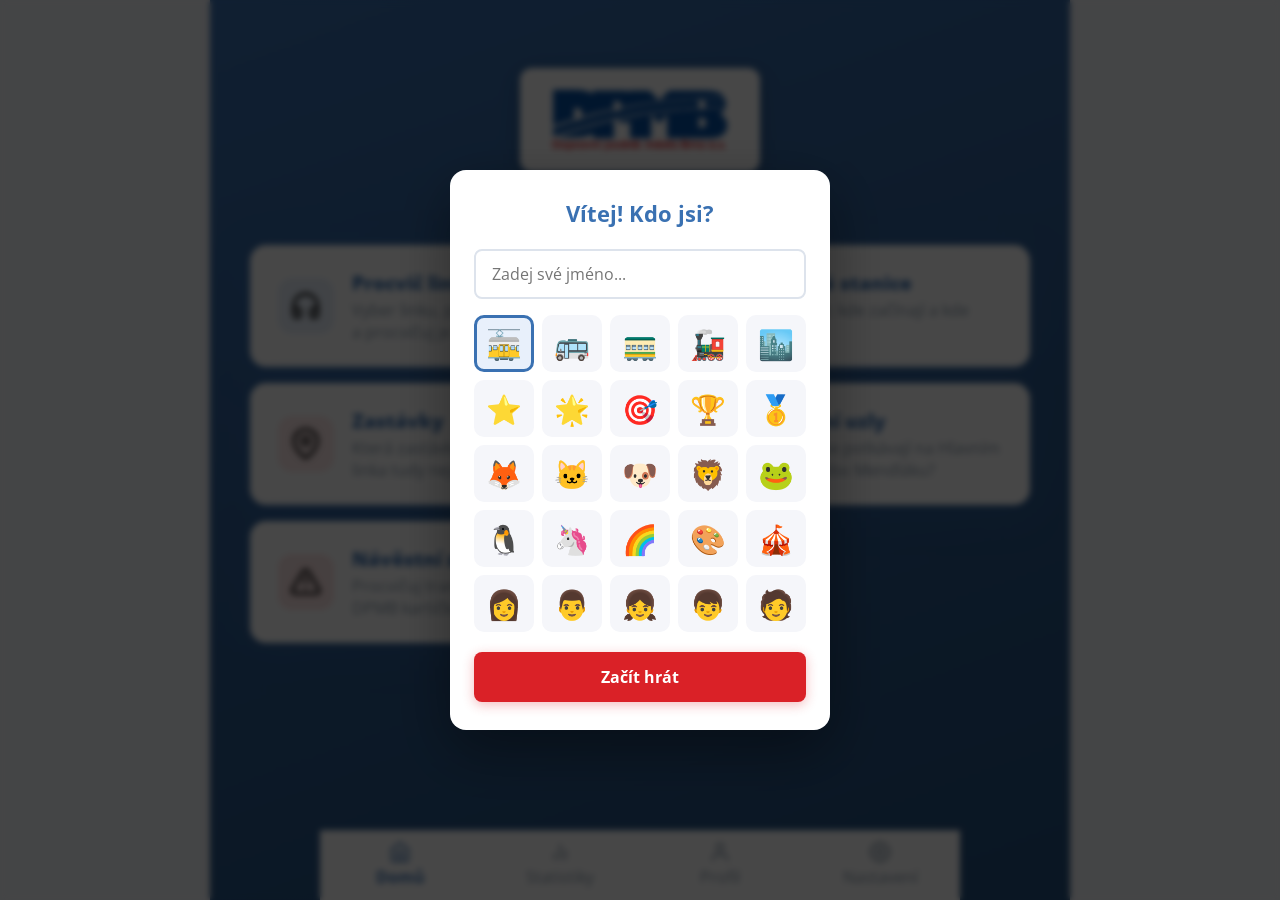
==== index.html @ 46294359 "Show bottom nav on all category screens (A–E) Co-Authored-By: Claude Sonnet 4.6 <noreply@anthropic.c" ====
<!DOCTYPE html>
<html lang="cs">
<head>
  <meta charset="UTF-8" />
  <meta name="viewport" content="width=device-width, initial-scale=1.0, maximum-scale=1.0" />
  <meta name="theme-color" content="#0d1b2a" />
  <title>Šalina Brno – Procvičuj tramvaje DPMB</title>
  <link rel="preconnect" href="https://fonts.googleapis.com">
  <link rel="preconnect" href="https://fonts.gstatic.com" crossorigin>
  <link href="https://fonts.googleapis.com/css2?family=Open+Sans:wght@400;600;700;800&display=swap" rel="stylesheet">
  <link rel="icon" type="image/png" href="DPMB_favicona_2.png">
  <link rel="stylesheet" href="style.css?v=12" />
</head>
<body>

<!-- ====================================================
     SVG SPRITE – ikony (inline, neviditelné)
==================================================== -->
<svg xmlns="http://www.w3.org/2000/svg" style="display:none" aria-hidden="true">
  <symbol id="icon-map" viewBox="0 0 24 24" fill="none" stroke="currentColor" stroke-width="2" stroke-linecap="round" stroke-linejoin="round">
    <polygon points="1 6 1 22 8 18 16 22 23 18 23 2 16 6 8 2 1 6"/>
    <line x1="8" y1="2" x2="8" y2="18"/>
    <line x1="16" y1="6" x2="16" y2="22"/>
  </symbol>
  <symbol id="icon-pin" viewBox="0 0 24 24" fill="none" stroke="currentColor" stroke-width="2" stroke-linecap="round" stroke-linejoin="round">
    <path d="M21 10c0 7-9 13-9 13s-9-6-9-13a9 9 0 0 1 18 0z"/>
    <circle cx="12" cy="10" r="3"/>
  </symbol>
  <symbol id="icon-headphones" viewBox="0 0 24 24" fill="none" stroke="currentColor" stroke-width="2" stroke-linecap="round" stroke-linejoin="round">
    <path d="M3 18v-6a9 9 0 0 1 18 0v6"/>
    <path d="M21 19a2 2 0 0 1-2 2h-1a2 2 0 0 1-2-2v-3a2 2 0 0 1 2-2h3zM3 19a2 2 0 0 0 2 2h1a2 2 0 0 0 2-2v-3a2 2 0 0 0-2-2H3z"/>
  </symbol>
  <symbol id="icon-settings" viewBox="0 0 24 24" fill="none" stroke="currentColor" stroke-width="2" stroke-linecap="round" stroke-linejoin="round">
    <circle cx="12" cy="12" r="3"/>
    <path d="M19.4 15a1.65 1.65 0 0 0 .33 1.82l.06.06a2 2 0 0 1 0 2.83 2 2 0 0 1-2.83 0l-.06-.06a1.65 1.65 0 0 0-1.82-.33 1.65 1.65 0 0 0-1 1.51V21a2 2 0 0 1-2 2 2 2 0 0 1-2-2v-.09A1.65 1.65 0 0 0 9 19.4a1.65 1.65 0 0 0-1.82.33l-.06.06a2 2 0 0 1-2.83 0 2 2 0 0 1 0-2.83l.06-.06A1.65 1.65 0 0 0 4.68 15a1.65 1.65 0 0 0-1.51-1H3a2 2 0 0 1-2-2 2 2 0 0 1 2-2h.09A1.65 1.65 0 0 0 4.6 9a1.65 1.65 0 0 0-.33-1.82l-.06-.06a2 2 0 0 1 0-2.83 2 2 0 0 1 2.83 0l.06.06A1.65 1.65 0 0 0 9 4.68a1.65 1.65 0 0 0 1-1.51V3a2 2 0 0 1 2-2 2 2 0 0 1 2 2v.09a1.65 1.65 0 0 0 1 1.51 1.65 1.65 0 0 0 1.82-.33l.06-.06a2 2 0 0 1 2.83 0 2 2 0 0 1 0 2.83l-.06.06A1.65 1.65 0 0 0 19.4 9a1.65 1.65 0 0 0 1.51 1H21a2 2 0 0 1 2 2 2 2 0 0 1-2 2h-.09a1.65 1.65 0 0 0-1.51 1z"/>
  </symbol>
  <symbol id="icon-layers" viewBox="0 0 24 24" fill="none" stroke="currentColor" stroke-width="2" stroke-linecap="round" stroke-linejoin="round">
    <polygon points="12 2 2 7 12 12 22 7 12 2"/>
    <polyline points="2 17 12 22 22 17"/>
    <polyline points="2 12 12 17 22 12"/>
  </symbol>
  <symbol id="icon-edit" viewBox="0 0 24 24" fill="none" stroke="currentColor" stroke-width="2" stroke-linecap="round" stroke-linejoin="round">
    <path d="M12 20h9"/>
    <path d="M16.5 3.5a2.121 2.121 0 0 1 3 3L7 19l-4 1 1-4L16.5 3.5z"/>
  </symbol>
  <symbol id="icon-refresh" viewBox="0 0 24 24" fill="none" stroke="currentColor" stroke-width="2" stroke-linecap="round" stroke-linejoin="round">
    <polyline points="23 4 23 10 17 10"/>
    <polyline points="1 20 1 14 7 14"/>
    <path d="M3.51 9a9 9 0 0 1 14.85-3.36L23 10M1 14l4.64 4.36A9 9 0 0 0 20.49 15"/>
  </symbol>
  <symbol id="icon-home" viewBox="0 0 24 24" fill="none" stroke="currentColor" stroke-width="2" stroke-linecap="round" stroke-linejoin="round">
    <path d="M3 9l9-7 9 7v11a2 2 0 0 1-2 2H5a2 2 0 0 1-2-2z"/>
    <polyline points="9 22 9 12 15 12 15 22"/>
  </symbol>
  <symbol id="icon-alert" viewBox="0 0 24 24" fill="none" stroke="currentColor" stroke-width="2" stroke-linecap="round" stroke-linejoin="round">
    <path d="M10.29 3.86L1.82 18a2 2 0 0 0 1.71 3h16.94a2 2 0 0 0 1.71-3L13.71 3.86a2 2 0 0 0-3.42 0z"/>
    <line x1="12" y1="9" x2="12" y2="13"/>
    <line x1="12" y1="17" x2="12.01" y2="17"/>
  </symbol>
  <symbol id="icon-check" viewBox="0 0 24 24" fill="none" stroke="currentColor" stroke-width="2" stroke-linecap="round" stroke-linejoin="round">
    <polyline points="20 6 9 17 4 12"/>
  </symbol>
  <symbol id="icon-check-circle" viewBox="0 0 24 24" fill="none" stroke="currentColor" stroke-width="2" stroke-linecap="round" stroke-linejoin="round">
    <path d="M22 11.08V12a10 10 0 1 1-5.93-9.14"/>
    <polyline points="22 4 12 14.01 9 11.01"/>
  </symbol>
  <symbol id="icon-x-circle" viewBox="0 0 24 24" fill="none" stroke="currentColor" stroke-width="2" stroke-linecap="round" stroke-linejoin="round">
    <circle cx="12" cy="12" r="10"/>
    <line x1="15" y1="9" x2="9" y2="15"/>
    <line x1="9" y1="9" x2="15" y2="15"/>
  </symbol>
  <symbol id="icon-x" viewBox="0 0 24 24" fill="none" stroke="currentColor" stroke-width="2" stroke-linecap="round" stroke-linejoin="round">
    <line x1="18" y1="6" x2="6" y2="18"/>
    <line x1="6" y1="6" x2="18" y2="18"/>
  </symbol>
  <symbol id="icon-zap" viewBox="0 0 24 24" fill="none" stroke="currentColor" stroke-width="2" stroke-linecap="round" stroke-linejoin="round">
    <polygon points="13 2 3 14 12 14 11 22 21 10 12 10 13 2"/>
  </symbol>
  <symbol id="icon-clock" viewBox="0 0 24 24" fill="none" stroke="currentColor" stroke-width="2" stroke-linecap="round" stroke-linejoin="round">
    <circle cx="12" cy="12" r="10"/>
    <polyline points="12 6 12 12 16 14"/>
  </symbol>
  <symbol id="icon-play" viewBox="0 0 24 24" fill="none" stroke="currentColor" stroke-width="2" stroke-linecap="round" stroke-linejoin="round">
    <polygon points="5 3 19 12 5 21 5 3"/>
  </symbol>
  <symbol id="icon-pause" viewBox="0 0 24 24" fill="none" stroke="currentColor" stroke-width="2" stroke-linecap="round" stroke-linejoin="round">
    <rect x="6" y="4" width="4" height="16"/><rect x="14" y="4" width="4" height="16"/>
  </symbol>
  <symbol id="icon-send" viewBox="0 0 24 24" fill="none" stroke="currentColor" stroke-width="2" stroke-linecap="round" stroke-linejoin="round">
    <line x1="22" y1="2" x2="11" y2="13"/>
    <polygon points="22 2 15 22 11 13 2 9 22 2"/>
  </symbol>
  <symbol id="icon-award" viewBox="0 0 24 24" fill="none" stroke="currentColor" stroke-width="2" stroke-linecap="round" stroke-linejoin="round">
    <circle cx="12" cy="8" r="7"/>
    <polyline points="8.21 13.89 7 23 12 20 17 23 15.79 13.88"/>
  </symbol>
  <symbol id="icon-star" viewBox="0 0 24 24" fill="none" stroke="currentColor" stroke-width="2" stroke-linecap="round" stroke-linejoin="round">
    <polygon points="12 2 15.09 8.26 22 9.27 17 14.14 18.18 21.02 12 17.77 5.82 21.02 7 14.14 2 9.27 8.91 8.26 12 2"/>
  </symbol>
  <symbol id="icon-star-full" viewBox="0 0 24 24" fill="currentColor" stroke="currentColor" stroke-width="2" stroke-linecap="round" stroke-linejoin="round">
    <polygon points="12 2 15.09 8.26 22 9.27 17 14.14 18.18 21.02 12 17.77 5.82 21.02 7 14.14 2 9.27 8.91 8.26 12 2"/>
  </symbol>
  <symbol id="icon-bar-chart" viewBox="0 0 24 24" fill="none" stroke="currentColor" stroke-width="2" stroke-linecap="round" stroke-linejoin="round">
    <line x1="18" y1="20" x2="18" y2="10"/>
    <line x1="12" y1="20" x2="12" y2="4"/>
    <line x1="6" y1="20" x2="6" y2="14"/>
  </symbol>
  <symbol id="icon-message" viewBox="0 0 24 24" fill="none" stroke="currentColor" stroke-width="2" stroke-linecap="round" stroke-linejoin="round">
    <path d="M21 15a2 2 0 0 1-2 2H7l-4 4V5a2 2 0 0 1 2-2h14a2 2 0 0 1 2 2z"/>
  </symbol>
  <symbol id="icon-pencil" viewBox="0 0 24 24" fill="none" stroke="currentColor" stroke-width="2" stroke-linecap="round" stroke-linejoin="round">
    <path d="M17 3a2.828 2.828 0 1 1 4 4L7.5 20.5 2 22l1.5-5.5L17 3z"/>
  </symbol>
  <symbol id="icon-save" viewBox="0 0 24 24" fill="none" stroke="currentColor" stroke-width="2" stroke-linecap="round" stroke-linejoin="round">
    <path d="M19 21H5a2 2 0 0 1-2-2V5a2 2 0 0 1 2-2h11l5 5v11a2 2 0 0 1-2 2z"/>
    <polyline points="17 21 17 13 7 13 7 21"/>
    <polyline points="7 3 7 8 15 8"/>
  </symbol>
  <symbol id="icon-thumbs-up" viewBox="0 0 24 24" fill="none" stroke="currentColor" stroke-width="2" stroke-linecap="round" stroke-linejoin="round">
    <path d="M14 9V5a3 3 0 0 0-3-3l-4 9v11h11.28a2 2 0 0 0 2-1.7l1.38-9a2 2 0 0 0-2-2.3H14z"/>
    <path d="M7 22H4a2 2 0 0 1-2-2v-7a2 2 0 0 1 2-2h3"/>
  </symbol>
  <symbol id="icon-user" viewBox="0 0 24 24" fill="none" stroke="currentColor" stroke-width="2" stroke-linecap="round" stroke-linejoin="round">
    <path d="M20 21v-2a4 4 0 0 0-4-4H8a4 4 0 0 0-4 4v2"/>
    <circle cx="12" cy="7" r="4"/>
  </symbol>
</svg>

<div id="app">

  <!-- ====================================================
       VÝBĚR PROFILU
  ==================================================== -->
  <div id="screen-profiles" class="screen">
    <div class="screen-header">
      <button class="btn-back" id="profiles-back" aria-label="Zpět">←</button>
      <h2>Kdo hraje?</h2>
      <img src="logo_dpmb.png" alt="DPMB" class="header-logo">
    </div>

    <div id="profiles-grid" class="profiles-grid"></div>

    <div id="profile-create-form" class="profile-create-form" style="display:none">
      <h3>Nový hráč</h3>
      <div id="avatar-picker" class="avatar-picker"></div>
      <input type="text" id="profile-name-input" class="profile-name-input"
             placeholder="Zadej své jméno..." maxlength="20">
      <div class="profile-create-btns">
        <button class="btn-secondary" id="btn-cancel-profile">Zrušit</button>
        <button class="btn-primary" id="btn-confirm-profile">Vytvořit profil</button>
      </div>
    </div>
  </div>

  <!-- ====================================================
       DOMOVSKÁ OBRAZOVKA
  ==================================================== -->
  <div id="screen-home" class="screen screen-with-tabs">

    <!-- Panel: Domů -->
    <div id="panel-home" class="tab-panel active">
      <div class="home-header">
        <img src="logo_dpmb.png" alt="DPMB logo" class="home-logo-img">
        <p class="home-subtitle">Procvičuj brněnské tramvaje</p>
      </div>

      <div class="home-cards">
        <button class="section-card card-c" id="btn-section-c">
          <div class="section-card-icon">
            <svg class="icon icon-section" aria-hidden="true"><use href="#icon-headphones"/></svg>
          </div>
          <div class="section-card-text">
            <h3>Procvič linku</h3>
            <p>Vyber linku, poslechni si zastávky a procvičuj je kvízem</p>
          </div>
        </button>

        <button class="section-card card-a" id="btn-section-a">
          <div class="section-card-icon">
            <svg class="icon icon-section" aria-hidden="true"><use href="#icon-map"/></svg>
          </div>
          <div class="section-card-text">
            <h3>Konečné stanice</h3>
            <p>Trasy linek: kde začínají a kde končí</p>
          </div>
        </button>

        <button class="section-card card-b" id="btn-section-b">
          <div class="section-card-icon">
            <svg class="icon icon-section" aria-hidden="true"><use href="#icon-pin"/></svg>
          </div>
          <div class="section-card-text">
            <h3>Zastávky</h3>
            <p>Která zastávka následuje? Která linka tudy nejezdí?</p>
          </div>
        </button>

        <button class="section-card card-d" id="btn-section-d">
          <div class="section-card-icon">
            <svg class="icon icon-section" aria-hidden="true"><use href="#icon-zap"/></svg>
          </div>
          <div class="section-card-text">
            <h3>Dopravní uzly</h3>
            <p>Jaké linky se potkávají na Hlavním nádraží nebo Mendláku?</p>
          </div>
        </button>

        <button class="section-card card-e" id="btn-section-e">
          <div class="section-card-icon">
            <svg class="icon icon-section" aria-hidden="true"><use href="#icon-alert"/></svg>
          </div>
          <div class="section-card-text">
            <h3>Návěstní značky</h3>
            <p>Procvičuj tramvajové značky DPMB kartičkami nebo kvízem</p>
          </div>
        </button>
      </div>

    </div>

    <!-- Panel: Statistiky -->
    <div id="panel-stats" class="tab-panel">
      <div class="screen-header">
        <button class="btn-back" id="stats-tab-back" aria-label="Zpět">←</button>
        <h2><svg class="icon icon-lg" aria-hidden="true"><use href="#icon-bar-chart"/></svg> Statistiky</h2><img src="logo_dpmb.png" alt="DPMB" class="header-logo">
      </div>
      <div class="panel-body">
        <div class="stats-profile-row">
          <span class="stats-profile-avatar" id="stats-avatar">❓</span>
          <div class="stats-profile-info">
            <span class="stats-profile-name" id="stats-name">---</span>
            <button class="btn-link" id="stats-switch-btn">Přepnout hráče</button>
          </div>
        </div>

        <div class="stats-grid">
          <div class="stats-num-card"><div class="stats-big-num" id="stats-correct">0</div><div class="stats-num-label">Správně</div></div>
          <div class="stats-num-card"><div class="stats-big-num" id="stats-quizzes">0</div><div class="stats-num-label">Kvízy</div></div>
          <div class="stats-num-card"><div class="stats-big-num" id="stats-perfect">0</div><div class="stats-num-label">Perfektní</div></div>
          <div class="stats-num-card"><div class="stats-big-num" id="stats-streak">0</div><div class="stats-num-label">Max série</div></div>
        </div>

        <h3 class="stats-section-title">Linky</h3>
        <div id="stats-line-performance" class="stats-line-performance"></div>

        <h3 class="stats-section-title">Milníky</h3>
        <div id="stats-achievements" class="stats-achievements"></div>
      </div>
    </div>

    <!-- Panel: Profil -->
    <div id="panel-profile" class="tab-panel">
      <div class="screen-header">
        <button class="btn-back" id="profile-tab-back" aria-label="Zpět">←</button>
        <h2><svg class="icon icon-lg" aria-hidden="true"><use href="#icon-user"/></svg> Profil</h2><img src="logo_dpmb.png" alt="DPMB" class="header-logo">
      </div>
      <div class="panel-body">
        <div class="profile-tab-body">
          <div class="profile-tab-avatar" id="profile-tab-avatar">❓</div>
          <div class="profile-tab-name" id="profile-tab-name">---</div>
          <button class="btn-secondary profile-tab-switch-btn" id="profile-tab-switch-btn" style="margin-top:20px;width:100%">
            <svg class="icon" aria-hidden="true"><use href="#icon-refresh"/></svg> Přepnout hráče
          </button>
        </div>
      </div>
    </div>

  </div>

  <!-- ====================================================
       SEKCE D – DOPRAVNÍ UZLY
  ==================================================== -->
  <div id="screen-section-d" class="screen">
    <div class="screen-header">
      <button class="btn-back" id="d-back" aria-label="Zpět">←</button>
      <h2><svg class="icon icon-lg" aria-hidden="true"><use href="#icon-zap"/></svg> Dopravní uzly</h2>
      <img src="logo_dpmb.png" alt="DPMB" class="header-logo">
    </div>
    <div class="screen-content">

      <!-- Filtr dopravního prostředku -->
      <div class="filter-section">
        <div class="step-header">
          <span class="step-num">1</span>
          <div>
            <h3>Typ dopravy</h3>
            <p class="step-hint">Vyber jeden nebo více typů</p>
          </div>
        </div>
        <div class="hub-type-filter">
          <button class="hub-type-btn" data-type="tramvaje">🚋 Tramvaje</button>
          <button class="hub-type-btn" data-type="trolejbusy">🚎 Trolejbusy</button>
          <button class="hub-type-btn" data-type="autobusy">🚌 Autobusy</button>
        </div>
        <p class="hub-selection-summary" id="hub-type-summary">Nic nevybráno</p>
      </div>

      <!-- Výběr uzlu -->
      <div class="filter-section">
        <div class="step-header">
          <span class="step-num">2</span>
          <div>
            <h3>Dopravní uzel</h3>
            <p class="step-hint">Vyber jeden nebo více uzlů</p>
          </div>
        </div>
        <div id="hub-buttons" class="hub-buttons"></div>
        <p class="hub-selection-summary" id="hub-node-summary">Nic nevybráno</p>
      </div>

      <div class="start-section">
        <p class="hub-start-hint" id="hub-start-hint">Vyber alespoň jeden typ dopravy a jeden uzel.</p>
        <button class="btn-secondary" id="d-start-quiz">
          <svg class="icon" aria-hidden="true"><use href="#icon-edit"/></svg> Spustit kvíz
        </button>
      </div>

    </div>
  </div>

  <!-- ====================================================
       SEKCE A – ODKUD → KAM
  ==================================================== -->
  <div id="screen-section-a" class="screen">
    <div class="screen-header">
      <button class="btn-back" id="a-back" aria-label="Zpět">←</button>
      <h2><svg class="icon icon-lg" aria-hidden="true"><use href="#icon-map"/></svg> Konečné stanice</h2><img src="logo_dpmb.png" alt="DPMB" class="header-logo">
    </div>
    <div class="screen-content">

      <!-- Krok 1: Filtr linek -->
      <div class="filter-section">
        <div class="step-header">
          <span class="step-num">1</span>
          <div>
            <h3>Vyber linky</h3>
            <p class="step-hint">Klikni na linky, které chceš procvičit</p>
          </div>
        </div>
        <div class="line-filter-row" id="filter-a"></div>
      </div>

      <!-- Krok 2: Způsob procvičení -->
      <div class="filter-section">
        <div class="step-header">
          <span class="step-num">2</span>
          <div>
            <h3>Zvol způsob procvičení</h3>
            <p class="step-hint">Kartičky pro přehled, kvíz pro ověření znalostí</p>
          </div>
        </div>
        <div class="start-section">
          <button class="btn-primary" id="a-start-flashcards">
            <svg class="icon" aria-hidden="true"><use href="#icon-layers"/></svg> Spustit kartičky
          </button>
          <button class="btn-secondary" id="a-start-quiz">
            <svg class="icon" aria-hidden="true"><use href="#icon-edit"/></svg> Spustit kvíz
          </button>
        </div>
      </div>

    </div>
  </div>

  <!-- ====================================================
       FLASHKARTY
  ==================================================== -->
  <div id="screen-flashcards" class="screen">
    <div class="screen-header">
      <button class="btn-back" id="fc-back" aria-label="Zpět">←</button>
      <h2><svg class="icon icon-lg" aria-hidden="true"><use href="#icon-layers"/></svg> Kartičky – trasy linek</h2><img src="logo_dpmb.png" alt="DPMB" class="header-logo">
    </div>

    <div class="flashcard-container">
      <div class="fc-counter" id="fc-counter">1 / 11</div>

      <!-- Flip card -->
      <div class="fc-card-wrapper">
        <div id="fc-card">
          <div class="fc-face fc-front">
            <div id="fc-front-text">
              <span class="fc-line-num">1</span>
              <span class="fc-hint">Klikni pro otočení</span>
            </div>
          </div>
          <div class="fc-face fc-back">
            <div id="fc-back-text"></div>
          </div>
        </div>
      </div>

      <p class="fc-flip-hint">Klikni na kartičku pro otočení</p>

      <!-- Navigace -->
      <div class="fc-nav">
        <button class="fc-nav-btn" id="fc-prev" aria-label="Předchozí">←</button>
        <button class="fc-nav-btn" id="fc-next" aria-label="Další">→</button>
      </div>
    </div>
  </div>

  <!-- ====================================================
       SEKCE B – ZASTÁVKY
  ==================================================== -->
  <div id="screen-section-b" class="screen">
    <div class="screen-header">
      <button class="btn-back" id="b-back" aria-label="Zpět">←</button>
      <h2><svg class="icon icon-lg" aria-hidden="true"><use href="#icon-pin"/></svg> Zastávky</h2><img src="logo_dpmb.png" alt="DPMB" class="header-logo">
    </div>
    <div class="screen-content">

      <!-- Krok 1: Filtr linek -->
      <div class="filter-section">
        <div class="step-header">
          <span class="step-num">1</span>
          <div>
            <h3>Vyber linky</h3>
            <p class="step-hint">Klikni na linky, jejichž zastávky chceš procvičit</p>
          </div>
        </div>
        <div class="line-filter-row" id="filter-b"></div>
      </div>

      <!-- Krok 2: Spustit kvíz -->
      <div class="filter-section">
        <div class="step-header">
          <span class="step-num">2</span>
          <div>
            <h3>Spusť kvíz</h3>
            <p class="step-hint">Otázky na pořadí a existenci zastávek</p>
          </div>
        </div>
        <div class="start-section">
          <button class="btn-primary" id="b-start-quiz">
            <svg class="icon" aria-hidden="true"><use href="#icon-edit"/></svg> Spustit kvíz o zastávkách
          </button>
        </div>
      </div>

    </div>
  </div>

  <!-- ====================================================
       SEKCE C – PROCVIČ LINKU
  ==================================================== -->
  <div id="screen-section-c" class="screen">
    <div class="screen-header">
      <button class="btn-back" id="c-back" aria-label="Zpět">←</button>
      <h2><svg class="icon icon-lg" aria-hidden="true"><use href="#icon-headphones"/></svg> Procvič linku</h2><img src="logo_dpmb.png" alt="DPMB" class="header-logo">
    </div>
    <div class="screen-content">

      <!-- Krok 1: Výběr linky -->
      <div class="filter-section">
        <div class="step-header">
          <span class="step-num">1</span>
          <div>
            <h3>Vyber linku</h3>
            <p class="step-hint">Klikni na linku, kterou chceš procvičit</p>
          </div>
        </div>
        <!-- Tlačítka linek -->
        <div id="line-buttons"></div>
      </div>

      <!-- Info o vybrané lince -->
      <div id="practice-line-info">
        <h3 id="practice-line-num">Linka 1</h3>
        <div class="practice-route">
          <span class="practice-route-stop" id="practice-line-from">–</span>
          <span class="practice-route-arrow">↕</span>
          <span class="practice-route-stop" id="practice-line-to">–</span>
        </div>
        <p class="practice-stop-count" id="practice-line-stops"></p>
      </div>

      <!-- Krok 2: Výběr režimu -->
      <div class="filter-section">
        <div class="step-header">
          <span class="step-num">2</span>
          <div>
            <h3>Zvol způsob procvičení</h3>
            <p class="step-hint">Audio pro poslech, kvíz pro ověření znalostí</p>
          </div>
        </div>
      </div>

      <!-- Výběr režimu -->
      <div class="practice-modes">
        <button class="btn-mode btn-mode-audio" id="practice-mode-audio">
          <span class="btn-mode-icon">
            <svg class="icon icon-lg" aria-hidden="true"><use href="#icon-headphones"/></svg>
          </span>
          <span class="btn-mode-text">
            <h4>Audio</h4>
            <p>Poslechni si všechny zastávky s hlasem</p>
          </span>
        </button>
        <button class="btn-mode btn-mode-quiz" id="practice-mode-quiz">
          <span class="btn-mode-icon">
            <svg class="icon icon-lg" aria-hidden="true"><use href="#icon-edit"/></svg>
          </span>
          <span class="btn-mode-text">
            <h4>Kvíz</h4>
            <p>Procvičuj zastávky formou otázek</p>
          </span>
        </button>
      </div>

    </div>
  </div>

  <!-- ====================================================
       AUDIO PŘEHRÁVAČ
  ==================================================== -->
  <div id="screen-audio" class="screen">
    <div class="screen-header">
      <button class="btn-back" id="audio-back" aria-label="Zpět">←</button>
      <h2><svg class="icon icon-lg" aria-hidden="true"><use href="#icon-headphones"/></svg> Přehrávání zastávek</h2><img src="logo_dpmb.png" alt="DPMB" class="header-logo">
    </div>

    <!-- Info o lince -->
    <div class="audio-header-info">
      <div class="audio-line-title" id="audio-line-title">Linka 1</div>
      <div class="audio-line-route" id="audio-line-route"></div>
    </div>

    <!-- Ovládání -->
    <div class="audio-controls">
      <div class="audio-progress-row">
        <div class="audio-progress-track">
          <div id="audio-progress-bar"></div>
        </div>
        <div id="audio-progress-text">Zastávka 0 / 0</div>
      </div>
      <div class="audio-btns-row">
        <button class="btn-play" id="audio-play-btn">
          <svg class="icon" aria-hidden="true"><use href="#icon-play"/></svg> Přehrát
        </button>
        <button class="speed-btn loop-btn" id="audio-loop-btn">
          <svg class="icon" aria-hidden="true"><use href="#icon-refresh"/></svg> Smyčka
        </button>
        <div class="speed-controls">
          <span class="speed-label">Rychlost:</span>
          <button class="speed-btn" data-speed="0.5">
            <svg class="icon" aria-hidden="true"><use href="#icon-clock"/></svg> Pomalu
          </button>
          <button class="speed-btn active" data-speed="1.0">
            <svg class="icon" aria-hidden="true"><use href="#icon-play"/></svg> Normálně
          </button>
          <button class="speed-btn" data-speed="1.2">
            <svg class="icon" aria-hidden="true"><use href="#icon-zap"/></svg> Rychle
          </button>
        </div>
      </div>
    </div>

    <!-- Banner po dokončení -->
    <div id="audio-finished-banner">
      <svg class="icon" aria-hidden="true"><use href="#icon-check-circle"/></svg> Hotovo! Všechny zastávky byly přečteny.
    </div>

    <!-- Seznam zastávek -->
    <div class="audio-stop-list-container">
      <ul class="audio-stop-list" id="audio-stop-list"></ul>
    </div>

    <!-- Akce dole -->
    <div class="audio-footer">
      <button class="btn-audio-action btn-audio-restart" id="audio-restart-btn">
        <svg class="icon" aria-hidden="true"><use href="#icon-refresh"/></svg> Znovu
      </button>
    </div>
  </div>

  <!-- ====================================================
       KVÍZ
  ==================================================== -->
  <div id="screen-quiz" class="screen">
    <div class="quiz-header">
      <div class="quiz-meta">
        <button class="btn-back" id="quiz-back" aria-label="Zpět">←</button>
        <span class="quiz-counter" id="quiz-counter">Otázka 1 z 10</span>
        <span class="quiz-streak-display" id="quiz-streak"></span>
        <span class="quiz-score-display" id="quiz-score">
          <svg class="icon" aria-hidden="true"><use href="#icon-check"/></svg> <span id="quiz-score-num">0</span>/<span id="quiz-score-total">0</span>
        </span>
      </div>
      <div class="quiz-progress-track">
        <div id="quiz-progress-bar" style="width: 0%"></div>
      </div>
    </div>

    <div id="quiz-container">
      <!-- Otázky se generují dynamicky -->
    </div>
  </div>

  <!-- ====================================================
       VÝSLEDKY
  ==================================================== -->
  <div id="screen-results" class="screen">
    <div class="screen-header">
      <button class="btn-back" id="results-back" aria-label="Zpět">←</button>
      <h2><svg class="icon icon-lg" aria-hidden="true"><use href="#icon-award"/></svg> Výsledky</h2><img src="logo_dpmb.png" alt="DPMB" class="header-logo">
    </div>

    <div class="results-container">
      <div class="result-trophy">
        <svg class="icon icon-xl" aria-hidden="true"><use href="#icon-award"/></svg>
      </div>

      <div class="result-score-big">
        <div class="score-num" id="result-score">0 / 0</div>
        <div class="score-pct" id="result-percent">0 %</div>
      </div>

      <div class="result-stars" id="result-stars"></div>

      <div class="result-stats">
        <div class="result-stat" id="result-correct"></div>
        <div class="result-stat" id="result-wrong"></div>
        <div class="result-stat" id="result-streak"></div>
      </div>

      <div class="result-wrong-section">
        <h3>
          <svg class="icon" aria-hidden="true"><use href="#icon-x-circle"/></svg> Chybné odpovědi:
        </h3>
        <div id="result-wrong-list"></div>
      </div>

      <div class="result-buttons">
        <button class="btn-primary" id="result-retry">
          <svg class="icon" aria-hidden="true"><use href="#icon-refresh"/></svg> Zkusit znovu
        </button>
        <button class="btn-secondary" id="result-home">
          <svg class="icon" aria-hidden="true"><use href="#icon-home"/></svg> Zpět domů
        </button>
      </div>
    </div>
  </div>

  <!-- ====================================================
       NASTAVENÍ
  ==================================================== -->
  <div id="screen-settings" class="screen">
    <div class="screen-header">
      <button class="btn-back" id="settings-back" aria-label="Zpět">←</button>
      <h2><svg class="icon icon-lg" aria-hidden="true"><use href="#icon-settings"/></svg> Nastavení</h2><img src="logo_dpmb.png" alt="DPMB" class="header-logo">
    </div>
    <div class="screen-content">

      <!-- Délka sezení -->
      <div class="settings-section">
        <h3>
          <svg class="icon" aria-hidden="true"><use href="#icon-bar-chart"/></svg> Délka kvízu
        </h3>
        <div class="session-length-row">
          <button class="session-btn" data-val="5">5</button>
          <button class="session-btn active" data-val="10">10</button>
          <button class="session-btn" data-val="20">20</button>
          <button class="session-btn" data-val="0">∞ vše</button>
        </div>
      </div>

      <!-- Typy otázek A -->
      <div class="settings-section">
        <h3>
          <svg class="icon" aria-hidden="true"><use href="#icon-map"/></svg> Typy otázek – Konečné stanice
        </h3>
        <div class="type-toggle-list">
          <label class="type-toggle-item">
            <input type="checkbox" class="type-toggle" data-section="A" data-type="A_odkudKam" checked>
            <span>Kde začíná a končí linka X?</span>
          </label>
          <label class="type-toggle-item">
            <input type="checkbox" class="type-toggle" data-section="A" data-type="A_ktaraLinkaJede" checked>
            <span>Která linka jede z A do B?</span>
          </label>
          <label class="type-toggle-item">
            <input type="checkbox" class="type-toggle" data-section="A" data-type="A_zacina" checked>
            <span>Která linka začíná/končí v zastávce X?</span>
          </label>
          <label class="type-toggle-item">
            <input type="checkbox" class="type-toggle" data-section="A" data-type="A_pravdaLez" checked>
            <span>Pravda nebo lež o trase linky</span>
          </label>
          <label class="type-toggle-item">
            <input type="checkbox" class="type-toggle" data-section="A" data-type="A_konecne" checked>
            <span>Která linka má tyto konečné zastávky?</span>
          </label>
        </div>
      </div>

      <!-- Typy otázek B -->
      <div class="settings-section">
        <h3>
          <svg class="icon" aria-hidden="true"><use href="#icon-pin"/></svg> Typy otázek – Zastávky
        </h3>
        <div class="type-toggle-list">
          <label class="type-toggle-item">
            <input type="checkbox" class="type-toggle" data-section="B" data-type="B_nasleduje" checked>
            <span>Jaká zastávka NÁSLEDUJE po X?</span>
          </label>
          <label class="type-toggle-item">
            <input type="checkbox" class="type-toggle" data-section="B" data-type="B_predchazi" checked>
            <span>Jaká zastávka PŘEDCHÁZÍ X?</span>
          </label>
          <label class="type-toggle-item">
            <input type="checkbox" class="type-toggle" data-section="B" data-type="B_doplnChybejici" checked>
            <span>Doplň chybějící zastávku: A → ??? → C</span>
          </label>
          <label class="type-toggle-item">
            <input type="checkbox" class="type-toggle" data-section="B" data-type="B_jeNaLince" checked>
            <span>Je zastávka X na lince Y? (Ano/Ne)</span>
          </label>
          <label class="type-toggle-item">
            <input type="checkbox" class="type-toggle" data-section="B" data-type="B_neniNaLince" checked>
            <span>Která zastávka NENÍ na lince X?</span>
          </label>
          <label class="type-toggle-item">
            <input type="checkbox" class="type-toggle" data-section="B" data-type="B_naJakeLince" checked>
            <span>Na jaké lince je zastávka X?</span>
          </label>
          <label class="type-toggle-item">
            <input type="checkbox" class="type-toggle" data-section="B" data-type="B_jakeLinkySdili" checked>
            <span>Jaké linky zastavují na zastávce X?</span>
          </label>
          <label class="type-toggle-item">
            <input type="checkbox" class="type-toggle" data-section="B" data-type="B_kolikataZastavka" checked>
            <span>Kolikátá zastávka je X od začátku?</span>
          </label>
          <label class="type-toggle-item">
            <input type="checkbox" class="type-toggle" data-section="B" data-type="B_nZastavka" checked>
            <span>Jaká je N. zastávka na lince X?</span>
          </label>
          <label class="type-toggle-item">
            <input type="checkbox" class="type-toggle" data-section="B" data-type="B_seradZastavky" checked>
            <span>Seřaď zastávky ve správném pořadí</span>
          </label>
          <label class="type-toggle-item">
            <input type="checkbox" class="type-toggle" data-section="B" data-type="B_konecna" checked>
            <span>Která je konečná zastávka linky X?</span>
          </label>
          <label class="type-toggle-item">
            <input type="checkbox" class="type-toggle" data-section="B" data-type="B_pocetZastavek" checked>
            <span>Kolik zastávek má linka X?</span>
          </label>
        </div>
      </div>

      <!-- Výběr hlasu -->
      <div class="settings-section">
        <h3>
          <svg class="icon" aria-hidden="true"><use href="#icon-headphones"/></svg> Hlas pro audio
        </h3>
        <p class="voice-hint">Hlasy označené ★ znějí přirozeněji. Dostupné hlasy závisí na zařízení a prohlížeči.</p>
        <div class="voice-select-row">
          <select id="voice-select" class="voice-select">
            <option value="">Načítám hlasy…</option>
          </select>
          <button class="btn-voice-test" id="voice-test-btn">
            <svg class="icon" aria-hidden="true"><use href="#icon-play"/></svg> Test
          </button>
        </div>
      </div>

      <button class="btn-primary" id="settings-save">
        <svg class="icon" aria-hidden="true"><use href="#icon-save"/></svg> Uložit nastavení
      </button>

    </div>
  </div>

  <!-- ====================================================
       SEKCE E – ZNAČKY
  ==================================================== -->
  <div id="screen-section-e" class="screen">
    <div class="screen-header">
      <button class="btn-back" id="e-back" aria-label="Zpět">←</button>
      <h2><svg class="icon icon-lg" aria-hidden="true"><use href="#icon-alert"/></svg> Značky</h2>
      <img src="logo_dpmb.png" alt="DPMB" class="header-logo">
    </div>
    <div class="screen-content">

      <!-- Krok 1: Výběr kategorií -->
      <div class="filter-section">
        <div class="step-header">
          <span class="step-num">1</span>
          <div>
            <h3>Vyber kategorie</h3>
            <p class="step-hint">Klikni na kategorie, které chceš procvičit</p>
          </div>
        </div>
        <div id="znacky-cat-filter" class="znacky-cat-filter"></div>
        <p class="hub-selection-summary" id="znacky-cat-summary">Nic nevybráno</p>
      </div>

      <!-- Krok 2: Způsob procvičení -->
      <div class="filter-section">
        <div class="step-header">
          <span class="step-num">2</span>
          <div>
            <h3>Způsob procvičení</h3>
            <p class="step-hint">Kartičky pro učení, kvíz pro ověření znalostí</p>
          </div>
        </div>
        <div class="practice-modes">
          <button class="btn-mode btn-mode-cards" id="e-start-cards" disabled style="opacity:0.4">
            <span class="btn-mode-icon">
              <svg class="icon icon-lg" aria-hidden="true"><use href="#icon-layers"/></svg>
            </span>
            <span class="btn-mode-text">
              <h4>Kartičky</h4>
              <p>Prolistuj si značky – přední strana je obrázek, zadní strana je název a popis</p>
            </span>
          </button>
          <button class="btn-mode btn-mode-quiz" id="e-start-quiz" disabled style="opacity:0.4">
            <span class="btn-mode-icon">
              <svg class="icon icon-lg" aria-hidden="true"><use href="#icon-edit"/></svg>
            </span>
            <span class="btn-mode-text">
              <h4>Kvíz</h4>
              <p>Otestuj znalost značek formou otázek</p>
            </span>
          </button>
        </div>
        <p id="znacky-start-hint" class="hub-selection-summary empty">Nejprve vyber alespoň jednu kategorii</p>
      </div>

    </div>
  </div>

  <!-- ====================================================
       KARTIČKY – ZNAČKY
  ==================================================== -->
  <div id="screen-znacky-cards" class="screen">
    <div class="screen-header">
      <button class="btn-back" id="znacky-cards-back" aria-label="Zpět">←</button>
      <h2><svg class="icon icon-lg" aria-hidden="true"><use href="#icon-layers"/></svg> Kartičky – Značky</h2>
      <img src="logo_dpmb.png" alt="DPMB" class="header-logo">
    </div>

    <div class="znacky-cards-body">
      <div class="znacky-counter-row">
        <span id="znacky-counter">1 / 1</span>
      </div>

      <div class="znacky-card-scene">
        <div class="znacky-card" id="znacky-card">
          <div class="znacky-card-front">
            <div id="znacky-card-svg" class="znacky-card-svg-area"></div>
            <div id="znacky-card-num" class="znacky-card-number"></div>
            <div class="znacky-card-flip-hint">
              <svg class="icon" aria-hidden="true"><use href="#icon-refresh"/></svg> Klikni pro otočení
            </div>
          </div>
          <div class="znacky-card-back">
            <div id="znacky-back-num" class="znacky-back-number"></div>
            <div id="znacky-back-name" class="znacky-back-name"></div>
            <div id="znacky-back-desc" class="znacky-back-desc"></div>
            <div id="znacky-back-cat" class="znacky-back-cat"></div>
          </div>
        </div>
      </div>

      <div class="fc-nav znacky-nav">
        <button class="fc-btn" id="znacky-prev">← Předchozí</button>
        <button class="fc-btn" id="znacky-next">Další →</button>
      </div>
    </div>
  </div>

  <nav class="bottom-nav" id="bottom-nav" style="display:none">
    <button class="bottom-nav-btn active" id="tab-btn-home">
      <svg class="icon" aria-hidden="true"><use href="#icon-home"/></svg>
      <span>Domů</span>
    </button>
    <button class="bottom-nav-btn" id="tab-btn-stats">
      <svg class="icon" aria-hidden="true"><use href="#icon-bar-chart"/></svg>
      <span>Statistiky</span>
    </button>
    <button class="bottom-nav-btn" id="tab-btn-profile">
      <svg class="icon" aria-hidden="true"><use href="#icon-user"/></svg>
      <span>Profil</span>
    </button>
    <button class="bottom-nav-btn" id="tab-btn-settings">
      <svg class="icon" aria-hidden="true"><use href="#icon-settings"/></svg>
      <span>Nastavení</span>
    </button>
  </nav>
</div><!-- /#app -->

<!-- ====================================================
     MODAL: Nahlásit chybu
==================================================== -->
<div id="report-modal" class="modal-overlay" style="display:none" role="dialog" aria-modal="true">
  <div class="modal-box">
    <div class="modal-header">
      <h3>
        <svg class="icon" aria-hidden="true"><use href="#icon-alert"/></svg> Nahlásit chybu
      </h3>
      <button class="modal-close" id="report-modal-close" aria-label="Zavřít">
        <svg class="icon" aria-hidden="true"><use href="#icon-x"/></svg>
      </button>
    </div>
    <div class="modal-body">

      <div class="report-question-preview" id="report-question-preview"></div>

      <p class="report-label">Co je za problém?</p>
      <div class="report-categories" id="report-categories">
        <button class="report-cat" data-cat="Faktická chyba">
          <svg class="icon" aria-hidden="true"><use href="#icon-x-circle"/></svg> Faktická chyba
        </button>
        <button class="report-cat" data-cat="Špatně formulovaná otázka">
          <svg class="icon" aria-hidden="true"><use href="#icon-pencil"/></svg> Špatně formulovaná otázka
        </button>
        <button class="report-cat" data-cat="Chybná správná odpověď">
          <svg class="icon" aria-hidden="true"><use href="#icon-refresh"/></svg> Chybná správná odpověď
        </button>
        <button class="report-cat" data-cat="Chybí zastávka nebo linka">
          <svg class="icon" aria-hidden="true"><use href="#icon-map"/></svg> Chybí zastávka nebo linka
        </button>
        <button class="report-cat" data-cat="Jiné">
          <svg class="icon" aria-hidden="true"><use href="#icon-message"/></svg> Jiné
        </button>
      </div>

      <p class="report-label">Popis (nepovinné):</p>
      <textarea id="report-desc" placeholder="Napiš co přesně je špatně..." rows="3"></textarea>

      <button class="btn-primary btn-report-send" id="report-send-btn">
        <svg class="icon" aria-hidden="true"><use href="#icon-send"/></svg> Odeslat hlášení
      </button>
      <div id="report-status" class="report-status" style="display:none"></div>

    </div>
  </div>
</div>

<!-- Konfety -->
<!-- ====================================================
     STATISTIKY
==================================================== -->
<div id="screen-stats" class="screen">
  <div class="screen-header">
    <button class="btn-back" id="stats-back">←</button>
    <h2>Statistiky</h2><img src="logo_dpmb.png" alt="DPMB" class="header-logo">
  </div>

  <!-- Profil -->
  <div class="stats-profile-row">
    <span class="stats-profile-avatar" id="stats-avatar">❓</span>
    <div class="stats-profile-info">
      <span class="stats-profile-name" id="stats-name">---</span>
      <button class="btn-link" id="stats-switch-btn">Přepnout hráče</button>
    </div>
  </div>

  <!-- Level + progress -->
  <div class="stats-level-card">
    <div class="stats-level-top">
      <span class="stats-level-badge" id="stats-level-num">1</span>
      <div class="stats-level-labels">
        <span class="stats-level-name" id="stats-level-name">Nováček</span>
        <span class="stats-xp-total" id="stats-xp-total">0 XP celkem</span>
      </div>
    </div>
    <div class="gam-xp-bar" style="height:14px;margin:12px 0 6px">
      <div class="gam-xp-fill" id="stats-xp-fill" style="width:0%"></div>
    </div>
    <div class="stats-level-footer">
      <span id="stats-xp-progress">0 / 500 XP</span>
      <span id="stats-next-level">→ Level 2: Cestující</span>
    </div>
  </div>

  <!-- Čísla -->
  <div class="stats-grid">
    <div class="stats-num-card"><div class="stats-big-num" id="stats-correct">0</div><div class="stats-num-label">Správně</div></div>
    <div class="stats-num-card"><div class="stats-big-num" id="stats-quizzes">0</div><div class="stats-num-label">Kvízy</div></div>
    <div class="stats-num-card"><div class="stats-big-num" id="stats-perfect">0</div><div class="stats-num-label">Perfektní</div></div>
    <div class="stats-num-card"><div class="stats-big-num" id="stats-streak">0</div><div class="stats-num-label">Max série</div></div>
  </div>

  <!-- Milníky -->
  <h3 class="stats-section-title">Milníky</h3>
  <div id="stats-achievements" class="stats-achievements"></div>
</div>

<div id="confetti-container"></div>

<!-- Modal: první spuštění / vytvoření profilu -->
<div id="profile-modal-overlay" class="profile-modal-overlay" style="display:none">
  <div class="profile-modal">
    <h2 class="profile-modal-title">Vítej! Kdo jsi?</h2>
    <input type="text" id="modal-profile-name" class="profile-name-input"
           placeholder="Zadej své jméno..." maxlength="20">
    <div id="modal-avatar-picker" class="avatar-picker"></div>
    <button class="btn-primary" id="btn-modal-confirm" style="width:100%">Začít hrát</button>
  </div>
</div>

<!-- Skripty (pořadí záleží!) -->
<script src="data.js?v=2"></script>
<script src="znacky_data.js?v=2"></script>
<script src="engine.js?v=4"></script>
<script src="app.js?v=18"></script>
</body>
</html>
---- style.css ----
/* ============================================================
   style.css – Šalina Brno – DPMB kvízová aplikace
   Barevné schéma: DPMB žlutá (#FFD100), tmavě námořní (#3a71b2), bílá
   ============================================================ */

/* ---- Proměnné ---- */
:root {
  --blue:       #3a71b2;
  --blue-dark:  #2d5a8e;
  --blue-mid:   #2d5a8e;
  --blue-light: #5a8ec8;
  --blue-pale:  #e8f0fb;
  --red:        #da2127;
  --red-dark:   #b81c21;
  --red-light:  #fde8e8;
  --white:      #ffffff;
  --gray-light: #f5f6fa;
  --gray-mid:   #dde3ec;
  --gray-dark:  #8899aa;
  --green:      #27ae60;
  --green-light:#d5f5e3;
  --wrong:      #e74c3c;
  --wrong-light:#fce4e4;
  --orange:     #f39c12;
  --radius:     16px;
  --radius-sm:  8px;
  --shadow:     0 4px 20px rgba(58,113,178,0.15);
  --shadow-lg:  0 8px 40px rgba(58,113,178,0.25);
  --transition: 0.25s ease;
  --font:       'Open Sans', 'Segoe UI', Arial, sans-serif;
}

/* ---- Reset & Base ---- */
*, *::before, *::after {
  box-sizing: border-box;
  margin: 0;
  padding: 0;
}

html {
  font-size: 16px;
  scroll-behavior: smooth;
}

body {
  font-family: var(--font);
  background: var(--gray-light);
  color: var(--blue);
  min-height: 100vh;
  min-height: 100dvh;
  overflow-x: hidden;
}

button {
  cursor: pointer;
  font-family: var(--font);
  border: none;
  outline: none;
  transition: transform var(--transition), box-shadow var(--transition), background var(--transition);
}

button:active {
  transform: scale(0.97);
}

/* ---- SVG Icon System ---- */
.icon {
  display: inline-block;
  width: 1em;
  height: 1em;
  vertical-align: -0.125em;
  flex-shrink: 0;
  overflow: visible;
  stroke: currentColor;
  fill: none;
  stroke-width: 2;
  stroke-linecap: round;
  stroke-linejoin: round;
}
.icon-lg {
  width: 1.3em;
  height: 1.3em;
  vertical-align: -0.2em;
}
.icon-section {
  width: 1.4em;
  height: 1.4em;
}
.icon-xl {
  width: 3.5em;
  height: 3.5em;
}
.icon-star-filled { fill: currentColor; }

/* ---- App Container ---- */
#app {
  max-width: 640px;
  margin: 0 auto;
  min-height: 100vh;
  min-height: 100dvh;
  position: relative;
}

/* ---- Screens ---- */
.screen {
  display: none;
  flex-direction: column;
  min-height: 100vh;
  min-height: 100dvh;
  animation: fadeIn 0.3s ease;
}

.screen.active {
  display: flex;
}

@keyframes fadeIn {
  from { opacity: 0; transform: translateY(8px); }
  to   { opacity: 1; transform: translateY(0); }
}

/* ---- Header ---- */
.screen-header {
  background: var(--blue);
  color: var(--white);
  padding: 12px 20px;
  display: flex;
  align-items: center;
  gap: 12px;
  position: sticky;
  top: 0;
  z-index: 100;
  box-shadow: 0 2px 10px rgba(0,0,0,0.3);
}

.header-logo {
  height: 28px;
  width: auto;
  flex-shrink: 0;
  margin-left: auto;
  background: white;
  border-radius: 6px;
  padding: 3px 8px;
}

.screen-header h2 {
  font-size: 1.2rem;
  font-weight: 700;
  flex: 1;
}

.btn-back {
  background: var(--blue-light);
  color: var(--white);
  border-radius: 50%;
  width: 40px;
  height: 40px;
  font-size: 1.1rem;
  line-height: 1;
  display: flex;
  align-items: center;
  justify-content: center;
  text-align: center;
  flex-shrink: 0;
}

.btn-back:hover {
  background: var(--wrong);
  color: var(--blue);
}

/* ---- Screen content ---- */
.screen-content {
  flex: 1;
  padding: 20px;
  overflow-y: auto;
}

/* ============================================================
   HOME SCREEN
   ============================================================ */
#screen-home {
  background: linear-gradient(160deg, var(--blue) 0%, var(--blue-dark) 60%, #25507d 100%);
}

.home-header {
  padding: clamp(16px, 5vh, 40px) 24px clamp(12px, 3vh, 28px);
  text-align: center;
  color: var(--white);
}

.home-logo-img {
  width: clamp(140px, 45vw, 220px);
  max-width: 75%;
  margin-bottom: clamp(8px, 1.5vh, 16px);
  background: var(--white);
  border-radius: 12px;
  padding: 12px 20px;
  box-shadow: 0 4px 20px rgba(0,0,0,0.2);
}

.home-subtitle {
  font-size: 1rem;
  color: rgba(255,255,255,0.85);
  margin-top: 0;
  font-weight: 600;
  letter-spacing: 0.3px;
}

.home-cards {
  padding: 0 16px clamp(12px, 2vh, 24px);
  display: flex;
  flex-direction: column;
  gap: clamp(8px, 1.5vh, 14px);
}

.section-card {
  background: var(--white);
  border-radius: var(--radius);
  padding: clamp(12px, 2vh, 20px) clamp(16px, 4vw, 24px);
  display: flex;
  align-items: center;
  gap: clamp(12px, 3vw, 18px);
  box-shadow: var(--shadow-lg);
  transition: transform var(--transition), box-shadow var(--transition);
  cursor: pointer;
  border: none;
  text-align: left;
  width: 100%;
}

.section-card:hover, .section-card:focus {
  transform: translateY(-3px);
  box-shadow: 0 12px 40px rgba(13,27,42,0.3);
}

.section-card-icon {
  font-size: 1.4rem;
  width: 40px;
  height: 40px;
  border-radius: 14px;
  display: flex;
  align-items: center;
  justify-content: center;
  flex-shrink: 0;
}

.card-a .section-card-icon { background: var(--blue-pale); }
.card-b .section-card-icon { background: var(--red-light); }
.card-c .section-card-icon { background: var(--blue-pale); }
.card-d .section-card-icon { background: #fef3c7; }
.card-d .section-card-icon .icon { stroke: #d97706; }

.section-card-text h3 {
  font-size: 1.1rem;
  font-weight: 800;
  color: var(--blue);
}

.section-card-text p {
  font-size: 1rem;
  color: var(--gray-dark);
  margin-top: 3px;
}

.home-settings-row {
  padding: 0 16px 32px;
  display: flex;
  justify-content: center;
}

.btn-settings {
  background: rgba(255,255,255,0.12);
  color: var(--white);
  border-radius: 24px;
  padding: 10px 24px;
  font-size: 1rem;
  border: 1px solid rgba(255,255,255,0.2);
  display: flex;
  align-items: center;
  gap: 8px;
}

.btn-settings:hover {
  background: rgba(255,255,255,0.22);
}

/* ============================================================
   LINE FILTER
   ============================================================ */
.filter-section {
  background: var(--white);
  border-radius: var(--radius);
  padding: 16px;
  margin-bottom: 16px;
  box-shadow: var(--shadow);
}

.filter-section h3 {
  font-size: 1rem;
  color: var(--gray-dark);
  text-transform: uppercase;
  letter-spacing: 0.5px;
  margin-bottom: 12px;
}

.filter-controls {
  display: flex;
  align-items: center;
  justify-content: space-between;
  margin-bottom: 10px;
}

.btn-select-all {
  font-size: 1rem;
  color: var(--blue-light);
  background: var(--gray-light);
  border-radius: 6px;
  padding: 5px 12px;
  border: 1px solid var(--gray-mid);
}

.line-filter-row {
  display: grid;
  grid-template-columns: repeat(auto-fill, minmax(72px, 1fr));
  gap: 8px;
  margin-bottom: 4px;
}

.line-filter-select-all {
  grid-column: 1 / -1;
  padding: 11px 16px;
  border-radius: var(--radius-sm);
  border: 2px solid var(--gray-mid);
  background: var(--white);
  cursor: pointer;
  font-size: 1rem;
  font-weight: 600;
  color: var(--blue);
  transition: all var(--transition);
  display: flex;
  align-items: center;
  gap: 10px;
  text-align: left;
}

.line-filter-select-all:hover {
  border-color: var(--blue);
}

.line-filter-select-all.selected {
  border-color: var(--blue);
  background: var(--blue-pale);
}

.line-filter-btn {
  width: 44px;
  height: 44px;
  border-radius: 10px;
  font-size: 1rem;
  font-weight: 700;
  background: var(--gray-mid);
  color: var(--gray-dark);
  border: 2px solid transparent;
  transition: all var(--transition);
}

.line-filter-btn.selected {
  background: var(--wrong);
  color: var(--white);
  border-color: var(--red-dark);
}

.line-filter-btn:hover {
  background: var(--wrong-light);
  border-color: var(--wrong);
  color: var(--blue);
}

/* ============================================================
   MODE PICKER (Kartičky / Kvíz)
   ============================================================ */
.mode-section {
  background: var(--white);
  border-radius: var(--radius);
  padding: 16px;
  margin-bottom: 16px;
  box-shadow: var(--shadow);
}

.mode-section h3 {
  font-size: 1rem;
  color: var(--gray-dark);
  text-transform: uppercase;
  letter-spacing: 0.5px;
  margin-bottom: 12px;
}

.mode-buttons {
  display: flex;
  gap: 10px;
}

.btn-primary {
  background: var(--red);
  color: var(--white);
  border-radius: var(--radius-sm);
  padding: 14px 24px;
  font-size: 1rem;
  font-weight: 700;
  width: 100%;
  text-align: center;
  box-shadow: 0 3px 12px rgba(218,33,39,0.3);
}

.btn-primary:hover {
  background: var(--red-dark);
  box-shadow: 0 5px 18px rgba(218,33,39,0.45);
  transform: translateY(-2px);
}

.btn-secondary {
  background: var(--blue);
  color: var(--white);
  border-radius: var(--radius-sm);
  padding: 14px 24px;
  font-size: 1rem;
  font-weight: 700;
  width: 100%;
  text-align: center;
}

.btn-secondary:hover {
  background: var(--blue-light);
  transform: translateY(-2px);
}

.start-section {
  display: flex;
  flex-direction: column;
  gap: 10px;
}

.mt-16 { margin-top: 16px; }

/* ============================================================
   FLASHCARDS
   ============================================================ */
.flashcard-container {
  display: flex;
  flex-direction: column;
  align-items: center;
  padding: 24px 20px;
  flex: 1;
}

.fc-counter {
  font-size: 1rem;
  color: var(--gray-dark);
  margin-bottom: 20px;
  font-weight: 600;
}

/* 3D card flip */
.fc-card-wrapper {
  width: 100%;
  max-width: 380px;
  height: 280px;
  perspective: 1200px;
  cursor: pointer;
  margin-bottom: 28px;
}

#fc-card {
  width: 100%;
  height: 100%;
  position: relative;
  transform-style: preserve-3d;
  transition: transform 0.6s cubic-bezier(0.4, 0, 0.2, 1);
}

#fc-card.flipped {
  transform: rotateY(180deg);
}

.fc-face {
  position: absolute;
  inset: 0;
  border-radius: var(--radius);
  display: flex;
  flex-direction: column;
  align-items: center;
  justify-content: center;
  padding: 24px;
  backface-visibility: hidden;
  -webkit-backface-visibility: hidden;
  box-shadow: var(--shadow-lg);
}

.fc-front {
  background: linear-gradient(135deg, var(--blue) 0%, var(--blue-mid) 100%);
  color: var(--white);
}

.fc-back {
  background: var(--red);
  color: var(--white);
  transform: rotateY(180deg);
}

#fc-front-text,
#fc-back-text {
  display: flex;
  flex-direction: column;
  align-items: center;
  justify-content: center;
  text-align: center;
  width: 100%;
}

.fc-line-num {
  font-size: 5rem;
  font-weight: 900;
  line-height: 1;
  color: var(--wrong);
}

.fc-back .fc-line-num {
  font-size: 2.5rem;
  color: var(--white);
  margin-bottom: 12px;
}

.fc-hint {
  font-size: 1rem;
  color: rgba(255,255,255,0.5);
  margin-top: 16px;
}

.fc-route {
  display: flex;
  flex-direction: column;
  align-items: center;
  gap: 4px;
  text-align: center;
}

.fc-from, .fc-to {
  font-size: 1.0rem;
  font-weight: 700;
}

.fc-arrow {
  font-size: 1.4rem;
  color: rgba(255,255,255,0.7);
}

.fc-stops-count {
  font-size: 1rem;
  color: rgba(255,255,255,0.7);
  margin-top: 10px;
}

.fc-nav {
  display: flex;
  gap: 16px;
  align-items: center;
}

.fc-nav-btn {
  background: var(--white);
  border-radius: 50%;
  width: 52px;
  height: 52px;
  font-size: 1.4rem;
  box-shadow: var(--shadow);
  display: flex;
  align-items: center;
  justify-content: center;
  color: var(--blue);
}

.fc-nav-btn:hover {
  background: var(--wrong);
}

.fc-flip-hint {
  font-size: 1rem;
  color: var(--gray-dark);
  margin-top: 14px;
}

.fc-flip-icon {
  display: block;
  width: 28px;
  height: 28px;
  margin-top: 12px;
  color: rgba(255,255,255,0.6);
}

/* ============================================================
   QUIZ SCREEN
   ============================================================ */
.quiz-header {
  background: var(--blue);
  color: var(--white);
  padding: 14px 20px 0;
}

.quiz-meta {
  display: flex;
  justify-content: space-between;
  align-items: center;
  margin-bottom: 10px;
}

.quiz-counter {
  font-size: 1rem;
  font-weight: 600;
}

.quiz-score-display {
  font-size: 1rem;
  font-weight: 700;
  color: var(--wrong);
}

.quiz-streak-display {
  font-size: 1rem;
  font-weight: 700;
  color: #ff9f43;
}

.quiz-progress-track {
  height: 6px;
  background: rgba(255,255,255,0.15);
  border-radius: 3px;
  overflow: hidden;
  margin-bottom: -1px;
}

#quiz-progress-bar {
  height: 100%;
  background: var(--wrong);
  border-radius: 3px;
  transition: width 0.5s ease;
}

#quiz-container {
  padding: 20px;
  flex: 1;
  overflow-y: auto;
}

#quiz-container.flash-correct {
  animation: flashGreen 0.6s ease;
}

#quiz-container.flash-wrong {
  animation: flashRed 0.6s ease;
}

@keyframes flashGreen {
  0% { background: transparent; }
  30% { background: rgba(39,174,96,0.15); }
  100% { background: transparent; }
}

@keyframes flashRed {
  0%  { background: transparent; transform: translateX(0); }
  20% { background: rgba(231,76,60,0.15); transform: translateX(-6px); }
  40% { transform: translateX(6px); }
  60% { transform: translateX(-4px); }
  80% { transform: translateX(4px); }
  100% { background: transparent; transform: translateX(0); }
}

.quiz-question {
  font-size: 1.1rem;
  font-weight: 700;
  color: var(--blue);
  margin-bottom: 20px;
  line-height: 1.5;
  white-space: pre-line;
  background: var(--white);
  border-radius: var(--radius);
  padding: 18px;
  box-shadow: var(--shadow);
  border-left: 5px solid var(--red);
}

.quiz-options {
  display: flex;
  flex-direction: column;
  gap: 10px;
}

.quiz-option-btn {
  background: var(--white);
  color: var(--blue);
  border-radius: var(--radius-sm);
  padding: 16px 20px;
  font-size: 1rem;
  font-weight: 500;
  text-align: left;
  border: 2px solid var(--gray-mid);
  box-shadow: 0 2px 8px rgba(0,0,0,0.07);
  transition: all var(--transition);
  min-height: 56px;
  line-height: 1.4;
}

.quiz-option-btn:hover:not(:disabled) {
  border-color: var(--blue);
  background: var(--blue-pale);
  transform: translateX(4px);
}

.quiz-option-btn.correct {
  background: var(--green-light);
  border-color: var(--green);
  color: #1a6e3a;
  font-weight: 700;
}

.quiz-option-btn.wrong {
  background: var(--wrong-light);
  border-color: var(--wrong);
  color: #922b21;
  font-weight: 700;
}

.quiz-option-btn:disabled {
  cursor: default;
}

.quiz-explanation {
  margin-top: 16px;
  border-radius: var(--radius-sm);
  padding: 14px 16px;
  font-size: 1rem;
  line-height: 1.5;
}

.quiz-explanation.correct {
  background: var(--green-light);
  border-left: 4px solid var(--green);
  color: #1a6e3a;
}

.quiz-explanation.wrong {
  background: var(--wrong-light);
  border-left: 4px solid var(--wrong);
  color: #922b21;
}

.btn-next {
  margin-top: 16px;
  background: var(--blue);
  color: var(--white);
  border-radius: var(--radius-sm);
  padding: 16px;
  font-size: 1rem;
  font-weight: 700;
  width: 100%;
  text-align: center;
}

.btn-next:hover {
  background: var(--blue-light);
  transform: translateY(-2px);
}

/* Ordering question */
.ordering-container { margin-top: 8px; }

.ordering-hint {
  font-size: 1rem;
  color: var(--gray-dark);
  margin: 0 0 10px;
}

.ordering-dnd-list {
  display: flex;
  flex-direction: column;
  gap: 6px;
  margin-bottom: 14px;
}

.ordering-dnd-item {
  display: flex;
  align-items: center;
  gap: 10px;
  padding: 12px 14px;
  background: var(--white);
  border: 2px solid var(--blue-light);
  border-radius: var(--radius-sm);
  font-size: 1rem;
  font-weight: 600;
  color: var(--blue);
  cursor: grab;
  user-select: none;
  touch-action: none;
  transition: background 0.15s, box-shadow 0.15s;
}

.ordering-dnd-item:active { cursor: grabbing; }

.ordering-dnd-item.dragging {
  opacity: 0.45;
  box-shadow: 0 4px 16px rgba(0,0,0,0.18);
}

.ordering-dnd-item.drag-over {
  border-color: var(--blue);
  background: #e8f0ff;
}

.ordering-dnd-item.correct {
  background: var(--green-light);
  border-color: var(--green);
  color: #1a6e3a;
  cursor: default;
}

.ordering-dnd-item.wrong {
  background: var(--wrong-light);
  border-color: var(--wrong);
  color: #922b21;
  cursor: default;
}

.dnd-handle { color: var(--gray-dark); font-size: 1rem; flex-shrink: 0; }
.dnd-num { font-size: 1rem; color: var(--gray-dark); min-width: 20px; flex-shrink: 0; }
.dnd-stop { flex: 1; }

.ordering-confirm { width: 100%; margin-top: 4px; }

/* Multi-select */
.multiselect-container {
  display: flex;
  flex-direction: column;
  gap: 10px;
}

.multiselect-label {
  display: flex;
  align-items: center;
  gap: 12px;
  background: var(--white);
  border-radius: var(--radius-sm);
  padding: 14px 16px;
  font-size: 1rem;
  border: 2px solid var(--gray-mid);
  cursor: pointer;
  transition: all var(--transition);
}

.multiselect-label:hover {
  border-color: var(--wrong);
  background: var(--wrong-light);
}

.multiselect-label.correct {
  background: var(--green-light);
  border-color: var(--green);
  color: #1a6e3a;
}

.multiselect-label.wrong {
  background: var(--wrong-light);
  border-color: var(--wrong);
  color: #922b21;
}

.multiselect-cb {
  width: 20px;
  height: 20px;
  accent-color: var(--wrong);
  cursor: pointer;
}

/* ============================================================
   SECTION C – PROCVIČ LINKU
   ============================================================ */
#line-buttons {
  display: grid;
  grid-template-columns: repeat(auto-fill, minmax(72px, 1fr));
  gap: 8px;
  margin-bottom: 20px;
}

.line-big-btn {
  padding: 14px 8px;
  border-radius: var(--radius-sm);
  border: 2px solid var(--gray-mid);
  background: var(--white);
  text-align: center;
  cursor: pointer;
  transition: all var(--transition);
  display: flex;
  align-items: center;
  justify-content: center;
}

.line-big-btn:hover {
  border-color: var(--blue);
}

.line-big-btn .line-num {
  font-size: 1.6rem;
  font-weight: 900;
  color: var(--blue);
}

.line-big-btn.filter-active {
  border-color: var(--blue);
  background: var(--blue-pale);
}

.line-big-btn.filter-active .line-num {
  color: var(--blue-dark);
}

#practice-line-info {
  background: var(--white);
  border-radius: var(--radius);
  padding: 20px;
  margin-bottom: 20px;
  box-shadow: var(--shadow);
  border-left: 5px solid var(--red);
  display: none;
}

#practice-line-info h3 {
  font-size: 1.5rem;
  font-weight: 900;
  color: var(--blue);
  margin-bottom: 8px;
}

.practice-route {
  display: flex;
  flex-direction: column;
  gap: 4px;
  margin-bottom: 10px;
}

.practice-route-stop {
  font-size: 1rem;
  font-weight: 600;
  color: var(--blue-mid);
}

.practice-route-arrow {
  font-size: 1.2rem;
  color: var(--red-dark);
  font-weight: 900;
}

.practice-stop-count {
  font-size: 1rem;
  color: var(--gray-dark);
  margin-top: 4px;
}

.practice-modes {
  display: flex;
  flex-direction: column;
  gap: 10px;
}

.btn-mode {
  border-radius: var(--radius-sm);
  padding: 16px 20px;
  font-size: 1rem;
  font-weight: 700;
  display: flex;
  align-items: center;
  gap: 12px;
  text-align: left;
  transition: all var(--transition);
}

.btn-mode:hover {
  transform: translateX(4px);
}

.btn-mode-audio {
  background: linear-gradient(135deg, var(--blue) 0%, var(--blue-mid) 100%);
  color: var(--white);
  box-shadow: 0 4px 16px rgba(13,27,42,0.2);
}

.btn-mode-quiz {
  background: var(--red);
  color: var(--white);
  box-shadow: 0 4px 16px rgba(218,33,39,0.3);
}

.btn-mode-cards {
  background: linear-gradient(135deg, var(--blue-dark) 0%, var(--blue) 100%);
  color: var(--white);
  box-shadow: 0 4px 16px rgba(58,113,178,0.3);
}

/* Krokové hlavičky – sdílené pro všechny sekce */
.step-header {
  display: flex;
  align-items: center;
  gap: 10px;
  margin-bottom: 10px;
}
.step-header h3 { margin: 0; font-size: 1rem; }
.step-num {
  width: 26px;
  height: 26px;
  border-radius: 50%;
  background: var(--blue);
  color: var(--white);
  font-size: 1rem;
  font-weight: 700;
  display: flex;
  align-items: center;
  justify-content: center;
  flex-shrink: 0;
}
.step-hint {
  font-size: 1rem;
  color: var(--gray-dark);
  margin: 1px 0 0;
}
.hub-selection-summary {
  font-size: 1rem;
  color: var(--blue);
  font-weight: 600;
  margin-top: 8px;
  min-height: 1.2em;
}
.hub-selection-summary.empty { color: var(--gray-dark); font-weight: 400; }

.hub-type-filter {
  display: flex;
  flex-direction: column;
  gap: 6px;
}
.hub-type-btn {
  padding: 11px 16px;
  border-radius: var(--radius-sm);
  border: 2px solid var(--gray-mid);
  background: var(--white);
  color: var(--gray-dark);
  font-size: 1rem;
  font-weight: 600;
  cursor: pointer;
  transition: all var(--transition);
  display: flex;
  align-items: center;
  gap: 10px;
  text-align: left;
}
.hub-type-btn::before {
  content: '☐';
  font-size: 1.4rem;
  line-height: 1;
  flex-shrink: 0;
  color: var(--gray-dark);
}
.hub-type-btn.active {
  border-color: var(--blue);
  background: var(--blue-pale);
  color: var(--blue);
}
.hub-type-btn.active::before {
  content: '☑';
  color: var(--blue);
}
.hub-start-hint {
  font-size: 1rem;
  color: var(--gray-dark);
  text-align: center;
  margin-bottom: 8px;
}

.hub-buttons {
  display: flex;
  flex-direction: column;
  gap: 6px;
  margin-bottom: 4px;
}
.hub-node-btn {
  padding: 11px 16px;
  border-radius: var(--radius-sm);
  border: 2px solid var(--gray-mid);
  background: var(--white);
  text-align: left;
  font-size: 1rem;
  font-weight: 600;
  color: var(--blue);
  cursor: pointer;
  transition: all var(--transition);
  display: flex;
  align-items: center;
  gap: 10px;
}
.hub-node-btn .hub-node-check {
  font-size: 1.4rem;
  flex-shrink: 0;
  color: var(--gray-dark);
}
.hub-node-btn.active {
  border-color: var(--blue);
  background: var(--blue-pale);
  color: var(--blue);
}
.hub-node-btn.active .hub-node-check {
  color: var(--blue);
}
.hub-info {
  background: var(--white);
  border-radius: var(--radius);
  box-shadow: var(--shadow);
  padding: 14px 16px;
  margin-bottom: 16px;
}
.hub-info h3 { margin: 0 0 10px; color: var(--blue); font-size: 1rem; }
.hub-info-row {
  display: flex;
  gap: 8px;
  padding: 5px 0;
  border-bottom: 1px solid var(--gray-mid);
  font-size: 1rem;
}
.hub-info-row:last-child { border-bottom: none; }
.hub-info-label { font-weight: 700; white-space: nowrap; min-width: 100px; }
.hub-info-lines { color: var(--gray-dark); }

.btn-mode-audioquiz {
  background: linear-gradient(135deg, #6c3483 0%, #8e44ad 100%);
  color: var(--white);
  box-shadow: 0 4px 16px rgba(108,52,131,0.3);
}

.btn-mode-icon {
  font-size: 1.5rem;
}

.btn-mode-text h4 {
  font-size: 1rem;
  margin-bottom: 2px;
}

.btn-mode-text p {
  font-size: 1rem;
  opacity: 0.75;
  font-weight: 400;
}

/* ============================================================
   AUDIO SCREEN
   ============================================================ */
.audio-header-info {
  background: var(--blue);
  padding: 16px 20px 20px;
  color: var(--white);
}

.audio-line-title {
  font-size: 1.5rem;
  font-weight: 900;
  color: var(--wrong);
}

.audio-line-route {
  font-size: 1rem;
  color: rgba(255,255,255,0.7);
  margin-top: 4px;
}

.audio-controls {
  background: var(--blue-mid);
  padding: 14px 20px;
  display: flex;
  flex-direction: column;
  gap: 12px;
}

.audio-progress-row {
  display: flex;
  align-items: center;
  gap: 12px;
}

.audio-progress-track {
  flex: 1;
  height: 6px;
  background: rgba(255,255,255,0.15);
  border-radius: 3px;
  overflow: hidden;
}

#audio-progress-bar {
  height: 100%;
  background: var(--wrong);
  border-radius: 3px;
  transition: width 0.4s ease;
  width: 0%;
}

#audio-progress-text {
  font-size: 1rem;
  color: rgba(255,255,255,0.6);
  white-space: nowrap;
  min-width: 90px;
  text-align: right;
}

.audio-btns-row {
  display: flex;
  align-items: center;
  gap: 10px;
  flex-wrap: wrap;
}

.btn-play {
  background: var(--green);
  color: var(--white);
  border-radius: var(--radius-sm);
  padding: 12px;
  font-size: 1rem;
  font-weight: 700;
}

.btn-play.paused {
  background: var(--green);
  color: var(--white);
}

.btn-play:hover {
  opacity: 0.9;
}

.speed-controls {
  display: flex;
  align-items: center;
  gap: 6px;
  flex-wrap: wrap;
}

.speed-label {
  font-size: 1rem;
  color: rgba(255,255,255,0.5);
  white-space: nowrap;
  margin-right: 2px;
}

.speed-btn {
  display: flex;
  align-items: center;
  gap: 5px;
  background: rgba(255,255,255,0.1);
  color: rgba(255,255,255,0.7);
  border-radius: 6px;
  padding: 7px 11px;
  font-size: 1rem;
  font-weight: 600;
  border: 1px solid rgba(255,255,255,0.2);
  white-space: nowrap;
}

.speed-btn.active {
  background: rgba(255,255,255,0.9);
  color: var(--blue);
  border-color: transparent;
  font-weight: 700;
}

.loop-btn {}
.loop-btn.active {
  background: var(--blue-light);
  color: var(--white);
  border-color: var(--blue-light);
}

.audio-stop-list-container {
  flex: 1;
  overflow-y: auto;
  padding: 12px 16px;
  background: var(--gray-light);
}

.audio-stop-list {
  list-style: none;
  display: flex;
  flex-direction: column;
  gap: 2px;
}

.audio-stop-item {
  display: flex;
  align-items: center;
  gap: 12px;
  padding: 10px 14px;
  border-radius: var(--radius-sm);
  transition: all 0.3s ease;
  background: var(--white);
  border: 2px solid transparent;
}

.audio-stop-item.current {
  background: var(--wrong);
  border-color: var(--red-dark);
  transform: scale(1.02);
  box-shadow: 0 4px 16px rgba(255,209,0,0.4);
  z-index: 1;
  position: relative;
}

.stop-num {
  font-size: 1rem;
  color: var(--gray-dark);
  min-width: 24px;
  font-weight: 600;
}

.audio-stop-item.current .stop-num {
  color: var(--blue);
}

.stop-name {
  font-size: 1rem;
  color: var(--blue);
  font-weight: 500;
}

.audio-stop-item.current .stop-name {
  font-weight: 800;
  color: var(--blue);
}

.audio-footer {
  background: var(--blue-mid);
  padding: 12px 16px;
  display: flex;
  gap: 10px;
}

.btn-audio-action {
  flex: 1;
  border-radius: var(--radius-sm);
  padding: 12px;
  font-size: 1rem;
  font-weight: 700;
  text-align: center;
}

.btn-audio-restart {
  background: rgba(255,255,255,0.1);
  color: var(--white);
  border: 1px solid rgba(255,255,255,0.2);
}

.btn-audio-quiz {
  background: var(--wrong);
  color: var(--blue);
}

#audio-finished-banner {
  display: none;
  background: var(--green);
  color: var(--white);
  text-align: center;
  padding: 12px;
  font-weight: 700;
  font-size: 1rem;
}

/* ============================================================
   RESULTS SCREEN
   ============================================================ */
.results-container {
  padding: 28px 20px;
  display: flex;
  flex-direction: column;
  align-items: center;
  gap: 20px;
  flex: 1;
}

.result-trophy {
  color: var(--blue);
}

.result-score-big {
  text-align: center;
}

.result-score-big .score-num {
  font-size: 3rem;
  font-weight: 900;
  color: var(--blue);
}

.result-score-big .score-pct {
  font-size: 1.2rem;
  color: var(--gray-dark);
  margin-top: 4px;
}

.result-stars {
  display: flex;
  gap: 6px;
  font-size: 2rem;
  color: var(--gray-mid);
}
.result-stars .icon-star-filled {
  color: var(--orange);
  stroke: var(--orange);
  fill: var(--orange);
}
.result-stars .icon {
  width: 2rem;
  height: 2rem;
}

.result-stats {
  background: var(--white);
  border-radius: var(--radius);
  padding: 20px;
  width: 100%;
  box-shadow: var(--shadow);
  display: flex;
  flex-direction: column;
  gap: 10px;
}

.result-stat {
  font-size: 1rem;
  font-weight: 600;
  padding: 8px 0;
  border-bottom: 1px solid var(--gray-light);
  display: flex;
  align-items: center;
  gap: 8px;
}
#result-correct .icon { color: var(--green); }
#result-wrong .icon   { color: var(--red); }
#result-streak .icon  { color: var(--orange); }

.result-stat:last-child {
  border-bottom: none;
}

.result-wrong-section {
  width: 100%;
}

.result-wrong-section h3 {
  font-size: 1rem;
  font-weight: 700;
  color: var(--blue);
  margin-bottom: 12px;
}

.wrong-item {
  background: var(--white);
  border-radius: var(--radius-sm);
  padding: 14px;
  margin-bottom: 8px;
  border-left: 4px solid var(--red);
  box-shadow: var(--shadow);
}

.wrong-q {
  font-size: 1rem;
  color: var(--gray-dark);
  margin-bottom: 6px;
  white-space: pre-line;
}

.wrong-ans {
  font-size: 1rem;
  color: var(--blue);
}

.all-correct {
  text-align: center;
  font-size: 1.1rem;
  font-weight: 600;
  color: var(--green);
  padding: 20px;
  background: var(--green-light);
  border-radius: var(--radius);
}

.result-buttons {
  width: 100%;
  display: flex;
  flex-direction: column;
  gap: 10px;
}

/* ============================================================
   SETTINGS SCREEN
   ============================================================ */
.settings-section {
  background: var(--white);
  border-radius: var(--radius);
  padding: 18px;
  margin-bottom: 14px;
  box-shadow: var(--shadow);
}

.settings-section h3 {
  font-size: 1rem;
  font-weight: 700;
  color: var(--blue);
  margin-bottom: 14px;
  padding-bottom: 10px;
  border-bottom: 2px solid var(--gray-light);
}

.session-length-row {
  display: flex;
  gap: 8px;
  flex-wrap: wrap;
}

.session-length-inline {
  display: flex;
  align-items: center;
  gap: 10px;
  padding: 12px 0 4px;
  flex-wrap: wrap;
}
.session-length-label {
  font-size: 1rem;
  font-weight: 600;
  color: var(--gray-dark);
  white-space: nowrap;
}
.session-btns-inline {
  display: flex;
  gap: 6px;
}
.session-btns-inline .session-btn {
  flex: none;
  min-width: 44px;
  padding: 7px 10px;
  font-size: 1rem;
}

.session-btn {
  flex: 1;
  min-width: 60px;
  padding: 12px 8px;
  border-radius: var(--radius-sm);
  font-size: 1rem;
  font-weight: 700;
  background: var(--gray-light);
  color: var(--gray-dark);
  border: 2px solid transparent;
}

.session-btn.active {
  background: var(--wrong);
  color: var(--blue);
  border-color: var(--red-dark);
}

.type-toggle-list {
  display: flex;
  flex-direction: column;
  gap: 10px;
}

.type-toggle-item {
  display: flex;
  align-items: center;
  gap: 12px;
  cursor: pointer;
  padding: 8px 0;
}

.type-toggle-item input[type="checkbox"] {
  width: 20px;
  height: 20px;
  accent-color: var(--wrong);
  cursor: pointer;
}

.type-toggle-item span {
  font-size: 1rem;
  color: var(--blue);
}

/* ---- Voice selector ---- */
.voice-hint {
  font-size: 1rem;
  color: var(--gray-dark);
  margin-bottom: 10px;
  line-height: 1.4;
}
.voice-select-row {
  display: flex;
  gap: 8px;
  align-items: center;
}
.voice-select {
  flex: 1;
  padding: 10px 12px;
  border: 1.5px solid var(--gray-mid);
  border-radius: var(--radius-sm);
  font-family: var(--font);
  font-size: 1rem;
  color: var(--blue);
  background: var(--white);
  appearance: none;
  cursor: pointer;
}
.voice-select:focus {
  outline: none;
  border-color: var(--blue);
}
.btn-voice-test {
  display: flex;
  align-items: center;
  gap: 6px;
  padding: 10px 14px;
  background: var(--blue-pale);
  color: var(--blue);
  border-radius: var(--radius-sm);
  font-size: 1rem;
  font-weight: 600;
  white-space: nowrap;
  border: 1.5px solid var(--blue-light);
}
.btn-voice-test:hover { background: var(--blue-light); color: var(--white); }

/* ============================================================
   SHARED COMPONENTS
   ============================================================ */
.info-box {
  background: var(--wrong-light);
  border-radius: var(--radius-sm);
  padding: 12px 16px;
  font-size: 1rem;
  color: var(--blue);
  border-left: 4px solid var(--red);
  margin-bottom: 14px;
}

.divider {
  height: 1px;
  background: var(--gray-mid);
  margin: 16px 0;
}

/* ============================================================
   RESPONSIVE
   ============================================================ */

/* --- Tablet (768px+) --- */
@media (min-width: 768px) {
  #app { max-width: 860px; }

  .home-header { padding: 48px 40px 32px; }
  .home-logo-img { width: 240px; }
  .home-cards {
    display: grid;
    grid-template-columns: 1fr 1fr;
    padding: 0 24px 32px;
    gap: 16px;
  }
  .section-card { padding: 24px 28px; }
  .section-card-icon { width: 56px; height: 56px; }
  .section-card-text h3 { font-size: 1.2rem; }
  .section-card-text p { font-size: 1rem; }

  .screen-content { padding: 28px 40px; }
  .screen-header { padding: 14px 32px; }

  .quiz-question { font-size: 1.2rem; padding: 22px; }
  .quiz-option-btn { padding: 18px 24px; font-size: 1rem; }

  .results-container { padding: 40px; max-width: 600px; margin: 0 auto; }

  .fc-card-wrapper { max-width: 480px; }
  .fc-line-num { font-size: 7rem; }
}

/* --- Malé telefony (max 480px) --- */
@media (max-width: 480px) {
  .section-card-icon { width: 44px; height: 44px; }
  .section-card-text h3 { font-size: 1rem; }
  .section-card-text p { font-size: 1rem; }

  .quiz-question { font-size: 1rem; padding: 14px; }
  .quiz-option-btn { padding: 14px 16px; font-size: 1rem; }
  #line-buttons, .line-filter-row { grid-template-columns: repeat(auto-fill, minmax(60px, 1fr)); gap: 6px; }
  .fc-card-wrapper { height: 240px; }
  .fc-line-num { font-size: 4rem; }

  .screen-content { padding: 16px; }
  .filter-section { padding: 12px; margin-bottom: 12px; }
  .hub-type-btn { padding: 8px 13px; font-size: 1rem; }
}

/* --- Velmi malé telefony (iPhone 5, max 360px) --- */
@media (max-width: 360px) {
  .section-card-icon { width: 38px; height: 38px; }
  .section-card-text h3 { font-size: 1rem; }
  .section-card-text p { font-size: 1rem; }

  .screen-content { padding: 12px; }
  .results-container { padding: 16px 12px; }
  .step-num { width: 22px; height: 22px; font-size: 1rem; }
  .hub-type-btn { padding: 7px 10px; font-size: 1rem; }
  .btn-primary, .btn-secondary { padding: 12px 20px; font-size: 1rem; }
  .quiz-question { font-size: 1rem; padding: 12px; }
  .quiz-option-btn { padding: 12px 14px; font-size: 1rem; }
}

/* --- Nízké obrazovky (krajina nebo iPhone 5 výška) --- */
@media (max-height: 600px) {
  .home-header { padding: 10px 16px 8px; }
  .home-logo-img { width: 120px; margin-bottom: 4px; }
  .home-subtitle { font-size: 1rem; }
  .home-cards { gap: 6px; padding-bottom: 8px; }
  .section-card { padding: 9px 14px; gap: 10px; }
  .section-card-text p { display: none; }
  .tab-panel { padding-top: 8px; }
}

/* ============================================================
   SCROLLBAR styling (Webkit)
   ============================================================ */
::-webkit-scrollbar { width: 6px; }
::-webkit-scrollbar-track { background: transparent; }
::-webkit-scrollbar-thumb { background: var(--gray-mid); border-radius: 3px; }
::-webkit-scrollbar-thumb:hover { background: var(--gray-dark); }

/* ============================================================
   UTILITIES
   ============================================================ */
.text-center { text-align: center; }
.text-muted { color: var(--gray-dark); font-size: 1rem; }
.mt-8 { margin-top: 8px; }
.mb-8 { margin-bottom: 8px; }
.mt-20 { margin-top: 20px; }

/* ========================================================
   NAHLÁSIT CHYBU – BUTTON + MODAL
======================================================== */

.btn-report-inline {
  display: block;
  background: none;
  border: none;
  color: #aaa;
  font-size: 1rem;
  padding: 4px 0 12px;
  cursor: pointer;
  text-align: left;
  transition: color 0.2s;
}
.btn-report-inline:hover { color: #e67e22; }

/* Overlay */
.modal-overlay {
  position: fixed;
  inset: 0;
  background: rgba(0,0,0,0.6);
  display: flex;
  align-items: center;
  justify-content: center;
  z-index: 1000;
  padding: 16px;
}

.modal-box {
  background: #fff;
  border-radius: 16px;
  width: 100%;
  max-width: 480px;
  max-height: 90vh;
  overflow-y: auto;
  box-shadow: 0 8px 40px rgba(0,0,0,0.3);
}

.modal-header {
  display: flex;
  align-items: center;
  justify-content: space-between;
  padding: 16px 20px;
  border-bottom: 1px solid #eee;
}
.modal-header h3 { margin: 0; font-size: 1.1rem; color: #3a71b2; }

.modal-close {
  background: none;
  border: none;
  font-size: 1.2rem;
  cursor: pointer;
  color: #666;
  padding: 4px 8px;
  border-radius: 6px;
}
.modal-close:hover { background: #f0f0f0; }

.modal-body { padding: 16px 20px 24px; }

.report-question-preview {
  background: #f5f7fa;
  border-left: 4px solid #FFD100;
  border-radius: 0 8px 8px 0;
  padding: 10px 12px;
  font-size: 1rem;
  color: #444;
  margin-bottom: 16px;
  white-space: pre-wrap;
  line-height: 1.4;
}

.report-label {
  font-weight: 600;
  font-size: 1rem;
  color: #3a71b2;
  margin: 0 0 8px;
}

.report-categories {
  display: flex;
  flex-direction: column;
  gap: 8px;
  margin-bottom: 16px;
}

.report-cat {
  background: #f5f7fa;
  border: 2px solid #e0e0e0;
  border-radius: 10px;
  padding: 10px 14px;
  text-align: left;
  cursor: pointer;
  font-size: 1rem;
  color: #333;
  transition: border-color 0.15s, background 0.15s;
}
.report-cat:hover { border-color: #FFD100; background: #fffbe6; }
.report-cat.selected { border-color: #FFD100; background: #FFF8CC; font-weight: 600; color: #3a71b2; }

#report-desc {
  width: 100%;
  border: 2px solid #e0e0e0;
  border-radius: 10px;
  padding: 10px 12px;
  font-size: 1rem;
  font-family: inherit;
  resize: vertical;
  margin-bottom: 16px;
  box-sizing: border-box;
  transition: border-color 0.15s;
}
#report-desc:focus { outline: none; border-color: #FFD100; }

.btn-report-send {
  width: 100%;
  padding: 12px;
  font-size: 1rem;
}

.report-status {
  margin-top: 12px;
  padding: 10px 14px;
  border-radius: 8px;
  font-size: 1rem;
  text-align: center;
}
.report-status.success { background: #e6f9ed; color: #1a7a3a; }
.report-status.error   { background: #fdecea; color: #c0392b; }

/* ========================================================
   AUDIO – POMALÝ REŽIM (ŽELVIČKA): ZOPAKOVAT / DALŠÍ
======================================================== */

#audio-turtle-controls {
  display: none;
  gap: 12px;
  justify-content: center;
  padding: 12px 20px 4px;
  animation: fadeIn 0.2s ease;
}

.btn-turtle-repeat,
.btn-turtle-next {
  flex: 1;
  max-width: 200px;
  padding: 12px 16px;
  border: none;
  border-radius: 12px;
  font-size: 1rem;
  font-weight: 600;
  cursor: pointer;
  transition: transform 0.1s, opacity 0.2s;
}
.btn-turtle-repeat:active,
.btn-turtle-next:active { transform: scale(0.97); }

.btn-turtle-repeat {
  background: #f0f0f0;
  color: #333;
}
.btn-turtle-repeat:hover { background: #e0e0e0; }

.btn-turtle-next {
  background: var(--yellow, #FFD100);
  color: #3a71b2;
}
.btn-turtle-next:hover { opacity: 0.9; }

/* ============================================================
   PROFILY
============================================================ */

.profiles-header {
  text-align: center;
  padding: 24px 0 16px;
}
.profiles-header h2 {
  font-size: 1.6rem;
  color: var(--blue);
  margin-top: 8px;
}
.profiles-grid {
  display: grid;
  grid-template-columns: repeat(auto-fill, minmax(130px, 1fr));
  gap: 14px;
  padding: 8px 0 24px;
}
.profile-card {
  background: var(--white);
  border-radius: var(--radius);
  padding: 20px 12px;
  display: flex;
  flex-direction: column;
  align-items: center;
  gap: 8px;
  box-shadow: var(--shadow);
  border: 3px solid transparent;
  transition: all var(--transition);
  cursor: pointer;
}
.profile-card:hover { border-color: var(--blue-light); transform: translateY(-3px); }
.profile-card-active { border-color: var(--blue); }
.profile-card-avatar { font-size: 2.8rem; line-height: 1; }
.profile-card-name { font-size: 1rem; font-weight: 700; color: var(--blue); }
.profile-card-level { font-size: 1rem; color: var(--gray-dark); }
.profile-card-add {
  background: var(--gray-light);
  border: 3px dashed var(--gray-mid);
  color: var(--gray-dark);
}
.profile-card-add:hover { border-color: var(--blue); color: var(--blue); background: var(--blue-pale); }
.profile-card-plus { font-size: 2.2rem; font-weight: 300; line-height: 1; }

.profile-create-form {
  background: var(--white);
  border-radius: var(--radius);
  padding: 24px;
  box-shadow: var(--shadow);
  margin-top: 8px;
}
.profile-create-form h3 { font-size: 1.2rem; color: var(--blue); margin-bottom: 16px; text-align: center; }
.avatar-picker {
  display: grid;
  grid-template-columns: repeat(5, 1fr);
  gap: 8px;
  margin-bottom: 20px;
}
.avatar-option {
  font-size: 1.8rem;
  padding: 6px;
  border-radius: 10px;
  border: 3px solid transparent;
  background: var(--gray-light);
  cursor: pointer;
  transition: all 0.15s;
  text-align: center;
}
.avatar-option:hover { background: var(--blue-pale); }
.avatar-option.selected { border-color: var(--blue); background: var(--blue-pale); }
.profile-name-input {
  width: 100%;
  padding: 12px 16px;
  border: 2px solid var(--gray-mid);
  border-radius: var(--radius-sm);
  font-size: 1rem;
  font-family: var(--font);
  margin-bottom: 16px;
  box-sizing: border-box;
}
.profile-name-input:focus { outline: none; border-color: var(--blue); }
.profile-create-btns { display: flex; gap: 10px; }
.profile-create-btns .btn-secondary,
.profile-create-btns .btn-primary { flex: 1; }

/* Modal overlay – první spuštění */
.profile-modal-overlay {
  position: fixed;
  inset: 0;
  background: rgba(0, 0, 0, 0.72);
  display: flex;
  align-items: center;
  justify-content: center;
  z-index: 10000;
  padding: 20px;
  backdrop-filter: blur(3px);
}
.profile-modal {
  background: var(--white);
  border-radius: var(--radius);
  padding: 28px 24px;
  width: 100%;
  max-width: 380px;
  box-shadow: 0 20px 60px rgba(0,0,0,0.4);
  animation: popIn 0.35s cubic-bezier(0.34, 1.56, 0.64, 1);
}
.profile-modal-title {
  text-align: center;
  color: var(--blue);
  font-size: 1.4rem;
  margin-bottom: 20px;
}

/* ============================================================
   GAMIFIKACE – badge + stats screen
============================================================ */

/* Home screen s bottom tabem */
.screen-with-tabs {
  flex-direction: column;
  padding-bottom: 0 !important;
  height: 100vh;
  height: 100dvh;
  overflow: hidden;
}
.tab-panel {
  display: none;
  flex: 1;
  overflow-y: auto;
  padding: clamp(12px, 2.5vh, 20px) 16px 16px;
  padding-bottom: 72px;
}
.tab-panel.active { display: block; }
#screen-settings > .screen-content { padding-bottom: 72px; }
#panel-stats, #panel-profile {
  background: var(--gray-light);
  padding: 0 0 72px;
}
.panel-body {
  padding: 16px;
}
.tab-panel-header {
  display: flex;
  align-items: center;
  gap: 12px;
  margin-bottom: 16px;
}
.tab-panel-title {
  font-size: 1.4rem;
  font-weight: 800;
  color: var(--blue);
  margin: 0;
}

/* Bottom nav */
.bottom-nav {
  display: flex;
  position: fixed;
  bottom: 0;
  left: 50%;
  transform: translateX(-50%);
  width: 100%;
  max-width: 640px;
  z-index: 100;
  background: var(--white);
  border-top: 1px solid var(--gray-mid);
  flex-shrink: 0;
}
.bottom-nav-btn {
  flex: 1;
  display: flex;
  flex-direction: column;
  align-items: center;
  gap: 3px;
  padding: 10px 0 12px;
  background: none;
  border: none;
  color: var(--gray-dark);
  font-size: 1rem;
  font-family: var(--font);
  cursor: pointer;
  transition: color var(--transition);
}
.bottom-nav-btn .icon { width: 22px; height: 22px; }
.bottom-nav-btn.active { color: var(--blue); font-weight: 700; }
.bottom-nav-btn.active .icon { stroke: var(--blue); }

/* Avatar + stats blok v hlavičce */
.home-header { position: relative; }

.home-profile-block {
  position: absolute;
  top: 0;
  right: 0;
  display: flex;
  align-items: center;
  gap: 8px;
}
.home-profile-stats {
  display: flex;
  flex-direction: column;
  gap: 3px;
  align-items: flex-end;
}
.home-profile-stat {
  display: flex;
  align-items: baseline;
  gap: 4px;
}
.home-profile-stat-val {
  font-size: 1rem;
  font-weight: 700;
  color: var(--white);
}
.home-profile-stat-lbl {
  font-size: 1rem;
  color: rgba(255,255,255,0.7);
  text-transform: uppercase;
}
.home-xp-mini {
  display: none;
}
.home-level-badge {
  background: rgba(255,255,255,0.25);
  color: var(--white);
  font-size: 1rem;
  font-weight: 700;
  border-radius: 20px;
  padding: 1px 6px;
}
.home-xp-track {
  height: 6px;
  background: rgba(255,255,255,0.3);
  border-radius: 3px;
  overflow: hidden;
  min-width: 60px;
}
.home-xp-fill {
  height: 100%;
  background: var(--white);
  border-radius: 3px;
  transition: width 0.4s ease;
}
.stats-panel-title { font-size: 1.3rem; font-weight: 700; color: var(--blue); margin: 0; }
.profile-avatar-btn {
  position: relative;
  top: auto;
  right: auto;
  font-size: 1.8rem;
  line-height: 1;
  background: var(--white);
  border: none;
  border-radius: 50%;
  width: 42px;
  height: 42px;
  display: flex;
  align-items: center;
  justify-content: center;
  box-shadow: var(--shadow);
  cursor: pointer;
  transition: transform var(--transition);
}
.profile-avatar-btn:hover { transform: scale(1.1); }

.profile-dropdown {
  position: absolute;
  top: calc(100% + 8px);
  right: 0;
  background: var(--white);
  border-radius: var(--radius-sm);
  box-shadow: 0 4px 20px rgba(0,0,0,0.18);
  overflow: hidden;
  z-index: 200;
  min-width: 180px;
  animation: popIn 0.15s ease;
}
.profile-dropdown-item {
  display: flex;
  align-items: center;
  gap: 10px;
  width: 100%;
  padding: 13px 16px;
  background: none;
  border: none;
  font-size: 1rem;
  font-weight: 600;
  color: var(--blue);
  cursor: pointer;
  text-align: left;
  transition: background var(--transition);
}
.profile-dropdown-item:hover { background: var(--blue-pale); }
.profile-dropdown-item + .profile-dropdown-item { border-top: 1px solid var(--gray-mid); }

/* Stats screen */
.stats-profile-row {
  display: flex;
  align-items: center;
  gap: 14px;
  background: var(--white);
  border-radius: var(--radius);
  padding: 16px;
  box-shadow: var(--shadow);
  margin-bottom: 16px;
}
.stats-profile-avatar { font-size: 3rem; line-height: 1; }
.stats-profile-info { display: flex; flex-direction: column; gap: 4px; }
.stats-profile-name { font-size: 1.2rem; font-weight: 700; color: var(--blue); }
.btn-link {
  background: none;
  border: none;
  color: var(--blue-light);
  font-size: 1rem;
  cursor: pointer;
  padding: 0;
  text-decoration: underline;
}

.stats-level-card {
  background: var(--white);
  border-radius: var(--radius);
  padding: 18px;
  box-shadow: var(--shadow);
  margin-bottom: 16px;
}
.stats-level-top { display: flex; align-items: center; gap: 12px; }
.stats-level-badge {
  background: var(--red);
  color: var(--white);
  width: 44px;
  height: 44px;
  border-radius: 50%;
  display: flex;
  align-items: center;
  justify-content: center;
  font-weight: 900;
  font-size: 1.3rem;
  flex-shrink: 0;
}
.stats-level-labels { display: flex; flex-direction: column; gap: 2px; }
.stats-level-name { font-size: 1rem; font-weight: 700; color: var(--blue); }
.stats-xp-total { font-size: 1rem; color: var(--gray-dark); }
.stats-level-footer { display: flex; justify-content: space-between; font-size: 1rem; color: var(--gray-dark); }
.gam-xp-bar {
  background: var(--gray-mid);
  border-radius: 100px;
  height: 10px;
  overflow: hidden;
}
.gam-xp-fill {
  height: 100%;
  background: linear-gradient(90deg, var(--blue) 0%, var(--blue-light) 100%);
  border-radius: 100px;
  transition: width 0.6s cubic-bezier(0.34, 1.56, 0.64, 1);
}

.stats-grid {
  display: grid;
  grid-template-columns: repeat(2, 1fr);
  gap: 12px;
  margin-bottom: 24px;
}
.stats-num-card {
  background: var(--white);
  border-radius: var(--radius);
  padding: 16px;
  text-align: center;
  box-shadow: var(--shadow);
}
.stats-big-num { font-size: 2rem; font-weight: 900; color: var(--blue); }
.stats-num-label { font-size: 1rem; color: var(--gray-dark); margin-top: 2px; }
.stats-section-title { font-size: 1rem; color: var(--white); margin-bottom: 10px; }
.stats-empty { color: var(--gray-dark); font-size: 1rem; margin: 0 0 16px; }
.stats-line-performance { display: flex; flex-direction: column; gap: 8px; margin-bottom: 24px; }
.line-stat-row { display: flex; align-items: center; gap: 8px; }
.line-stat-badge { color: #fff; font-size: 1rem; font-weight: 700; border-radius: 6px; padding: 3px 7px; white-space: nowrap; }
.line-stat-bar-wrap { flex: 1; height: 8px; background: var(--gray-mid); border-radius: 4px; overflow: hidden; }
.line-stat-bar { height: 100%; border-radius: 4px; transition: width 0.4s ease; }
.line-stat-pct { font-size: 1rem; font-weight: 700; min-width: 36px; text-align: right; }
.line-stat-count { font-size: 1rem; color: var(--gray-dark); min-width: 40px; text-align: right; }

.stats-achievements { display: flex; flex-direction: column; gap: 10px; margin-bottom: 24px; }
.achievement-item {
  display: flex;
  align-items: center;
  gap: 12px;
  background: var(--white);
  border-radius: var(--radius-sm);
  padding: 12px 14px;
  box-shadow: var(--shadow);
}
.achievement-locked { opacity: 0.45; }
.ach-icon { font-size: 1.6rem; flex-shrink: 0; }
.ach-info { flex: 1; display: flex; flex-direction: column; gap: 2px; }
.ach-info strong { font-size: 1rem; color: var(--blue); }
.ach-info span { font-size: 1rem; color: var(--gray-dark); }
.ach-check { color: var(--green); font-weight: 900; font-size: 1.1rem; }
.ach-lock { font-size: 1rem; }
.ach-unlock-hint { font-size: 1rem; color: var(--gray-dark); font-style: italic; }
.result-xp-earned {
  background: linear-gradient(135deg, var(--blue) 0%, var(--blue-light) 100%);
  color: var(--white);
  font-size: 1.1rem;
  font-weight: 700;
  padding: 10px 28px;
  border-radius: 100px;
  text-align: center;
  margin: 4px auto 12px;
  display: inline-block;
  animation: popIn 0.4s cubic-bezier(0.34, 1.56, 0.64, 1);
}
#toast-container {
  position: fixed;
  top: 16px;
  right: 16px;
  z-index: 9998;
  display: flex;
  flex-direction: column;
  gap: 10px;
  pointer-events: none;
  max-width: 300px;
}
.toast {
  color: var(--white);
  padding: 12px 16px;
  border-radius: 14px;
  box-shadow: 0 6px 24px rgba(0,0,0,0.25);
  display: flex;
  align-items: center;
  gap: 10px;
  opacity: 0;
  transform: translateX(110%);
  transition: all 0.35s cubic-bezier(0.34, 1.56, 0.64, 1);
  pointer-events: auto;
}
.toast.toast-show { opacity: 1; transform: translateX(0); }
.toast-levelup {
  background: linear-gradient(135deg, #5b2d8e 0%, #3a71b2 100%);
  flex-direction: column;
  text-align: center;
  padding: 18px 24px;
  gap: 4px;
}
.toast-big { font-size: 1.5rem; font-weight: 900; }
.toast-sub { font-size: 1rem; opacity: 0.9; }
.toast-achievement {
  background: linear-gradient(135deg, var(--orange) 0%, var(--red) 100%);
}
.toast-icon { font-size: 1.8rem; flex-shrink: 0; }
.toast-body { display: flex; flex-direction: column; gap: 1px; }
.toast-body strong { font-size: 1rem; }
.toast-body span { font-size: 1rem; opacity: 0.9; }
.toast-streak {
  background: linear-gradient(135deg, var(--orange) 0%, #e67e22 100%);
  font-weight: 700;
  font-size: 1rem;
}
#confetti-container {
  position: fixed;
  top: 0; left: 0;
  width: 100%; height: 100%;
  pointer-events: none;
  z-index: 9999;
  overflow: hidden;
}
.confetti-piece {
  position: fixed;
  top: -20px;
  animation: confettiFall ease-in forwards;
}
@keyframes confettiFall {
  0%   { transform: translateY(0) rotate(0deg); opacity: 1; }
  100% { transform: translateY(105vh) rotate(720deg); opacity: 0; }
}
@keyframes popIn {
  0%   { transform: scale(0.5); opacity: 0; }
  100% { transform: scale(1);   opacity: 1; }
}

/* Profile tab */
.profile-tab-body {
  display: flex;
  flex-direction: column;
  align-items: center;
  padding: 24px 16px;
  text-align: center;
}
.profile-tab-avatar {
  font-size: 5rem;
  line-height: 1;
  margin-bottom: 12px;
}
.profile-tab-name {
  font-size: 1.4rem;
  font-weight: 800;
  color: var(--blue);
  margin-bottom: 4px;
}

/* ============================================================
   SEKCE E – ZNAČKY
   ============================================================ */

/* Karta sekce E na domovské obrazovce */
.card-e .section-card-icon { background: #fce4e4; }
.card-e .section-card-icon .icon { stroke: #c0392b; }

/* Kategorie – výběrová tlačítka */
.znacky-cat-filter {
  display: flex;
  flex-direction: column;
  gap: 10px;
  margin-top: 4px;
}

.znacky-cat-btn {
  display: flex;
  align-items: center;
  gap: 14px;
  padding: 12px 16px;
  background: var(--gray-light);
  border: 2px solid var(--gray-mid);
  border-radius: var(--radius-sm);
  cursor: pointer;
  text-align: left;
  transition: var(--transition);
  width: 100%;
}

.znacky-cat-btn.active {
  border-color: var(--blue);
  background: var(--blue-pale);
  color: var(--blue);
}

.znacky-cat-btn.active .znacky-cat-name {
  color: var(--blue);
}

.znacky-cat-check {
  font-size: 1.4rem;
  flex-shrink: 0;
  color: var(--gray-dark);
}

.znacky-cat-btn.active .znacky-cat-check {
  color: var(--blue);
}

.znacky-cat-label {
  display: flex;
  flex-direction: column;
  gap: 1px;
}

.znacky-cat-num {
  font-size: 0.7rem;
  font-weight: 700;
  color: var(--gray-dark);
  text-transform: uppercase;
  letter-spacing: 0.05em;
}

.znacky-cat-name {
  font-size: 0.95rem;
  font-weight: 700;
  color: var(--blue-dark);
}

.znacky-cat-count {
  font-size: 0.78rem;
  color: var(--gray-dark);
}

/* ── Kartičky se značkami ──────────────────────────────── */

.znacky-cards-body {
  display: flex;
  flex-direction: column;
  align-items: center;
  padding: 16px 20px 32px;
  flex: 1;
}

.znacky-counter-row {
  font-size: 1rem;
  color: var(--gray-dark);
  font-weight: 600;
  margin-bottom: 16px;
}

/* Scéna pro 3D flip */
.znacky-card-scene {
  width: 100%;
  max-width: 360px;
  height: 340px;
  perspective: 1200px;
  cursor: pointer;
  margin-bottom: 8px;
}

.znacky-card {
  width: 100%;
  height: 100%;
  position: relative;
  transform-style: preserve-3d;
  transition: transform 0.55s cubic-bezier(0.4, 0, 0.2, 1);
}

.znacky-card.flipped {
  transform: rotateY(180deg);
}

.znacky-card-front,
.znacky-card-back {
  position: absolute;
  inset: 0;
  border-radius: var(--radius);
  display: flex;
  flex-direction: column;
  align-items: center;
  justify-content: center;
  padding: 20px 18px;
  backface-visibility: hidden;
  -webkit-backface-visibility: hidden;
  box-shadow: var(--shadow-lg);
}

/* Přední strana: světlá s obrázkem */
.znacky-card-front {
  background: #f8f9fc;
  border: 2px solid var(--gray-mid);
  gap: 12px;
}

/* Zadní strana: tmavě modrá s textem */
.znacky-card-back {
  background: linear-gradient(135deg, var(--blue-dark) 0%, var(--blue) 100%);
  color: white;
  transform: rotateY(180deg);
  gap: 8px;
  text-align: center;
}

/* SVG oblast na přední straně */
.znacky-card-svg-area {
  display: flex;
  align-items: center;
  justify-content: center;
  flex: 1;
  width: 100%;
  overflow: hidden;
  min-height: 0;
}

.znacky-card-svg-area svg,
.znacky-card-svg-area img {
  max-width: 160px;
  max-height: 180px;
  width: 100%;
  height: auto;
  object-fit: contain;
  filter: drop-shadow(0 2px 4px rgba(0,0,0,0.15));
}

.znacky-card-number {
  font-size: 0.8rem;
  font-weight: 700;
  color: var(--gray-dark);
  letter-spacing: 0.04em;
}

.znacky-card-flip-hint {
  font-size: 0.72rem;
  color: var(--gray-dark);
  display: flex;
  align-items: center;
  gap: 4px;
}

.znacky-card-flip-hint .icon {
  width: 13px;
  height: 13px;
}

/* Zadní strana – text */
.znacky-back-number {
  font-size: 0.75rem;
  opacity: 0.7;
  font-weight: 600;
}

.znacky-back-name {
  font-size: 1.1rem;
  font-weight: 800;
  line-height: 1.3;
  color: #FFD100;
}

.znacky-back-desc {
  font-size: 0.82rem;
  line-height: 1.5;
  opacity: 0.92;
  text-align: center;
}

.znacky-back-cat {
  font-size: 0.72rem;
  opacity: 0.6;
  margin-top: 4px;
}

/* Navigační tlačítka kartiček */
.znacky-nav {
  margin-top: 16px;
}

/* ── SVG v kvízu ──────────────────────────────────────── */

.quiz-sign-display {
  display: flex;
  justify-content: center;
  align-items: center;
  margin-bottom: 8px;
  padding: 12px;
  background: #f8f9fc;
  border-radius: var(--radius-sm);
  border: 1px solid var(--gray-mid);
  overflow: hidden;
}

.quiz-sign-svg-wrapper svg,
.quiz-sign-svg-wrapper img,
.quiz-sign-display svg,
.quiz-sign-display img {
  max-width: 130px;
  max-height: 150px;
  width: 100%;
  height: auto;
  object-fit: contain;
  filter: drop-shadow(0 1px 3px rgba(0,0,0,0.12));
}
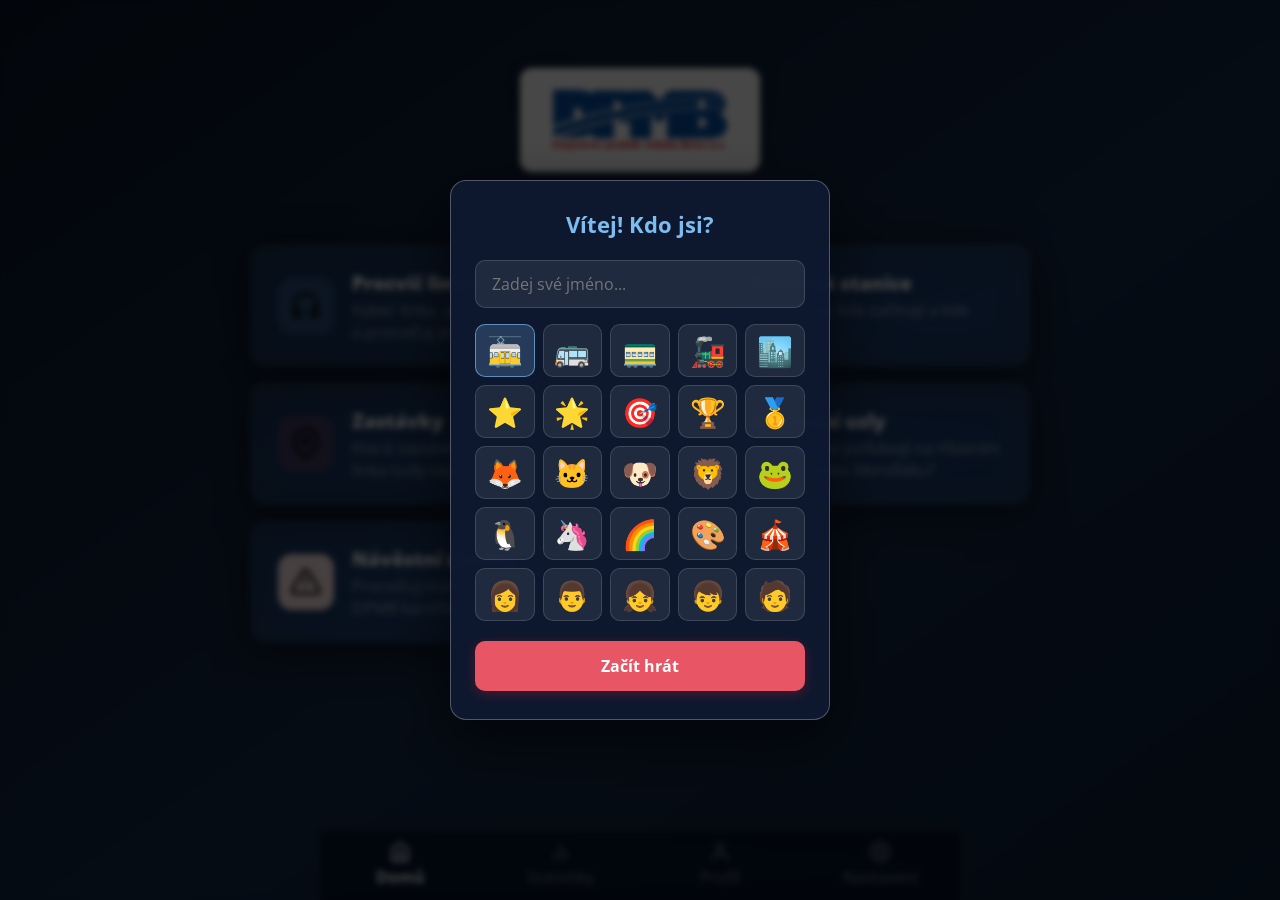
==== commit 287a7430: "Apply Liquid Glass design: dark navy bg, frosted glass panels - Dark gradient background (body fixed" ====
--- a/index.html
+++ b/index.html
@@ -9,7 +9,7 @@
   <link rel="preconnect" href="https://fonts.gstatic.com" crossorigin>
   <link href="https://fonts.googleapis.com/css2?family=Open+Sans:wght@400;600;700;800&display=swap" rel="stylesheet">
   <link rel="icon" type="image/png" href="DPMB_favicona_2.png">
-  <link rel="stylesheet" href="style.css?v=12" />
+  <link rel="stylesheet" href="style.css?v=13" />
 </head>
 <body>
 
@@ -1007,6 +1007,6 @@
 <script src="data.js?v=2"></script>
 <script src="znacky_data.js?v=2"></script>
 <script src="engine.js?v=4"></script>
-<script src="app.js?v=18"></script>
+<script src="app.js?v=19"></script>
 </body>
 </html>
--- a/style.css
+++ b/style.css
@@ -5,29 +5,40 @@
 
 /* ---- Proměnné ---- */
 :root {
-  --blue:       #3a71b2;
-  --blue-dark:  #2d5a8e;
-  --blue-mid:   #2d5a8e;
-  --blue-light: #5a8ec8;
-  --blue-pale:  #e8f0fb;
-  --red:        #da2127;
-  --red-dark:   #b81c21;
-  --red-light:  #fde8e8;
+  --blue:       #7dbcf0;
+  --blue-dark:  #3a71b2;
+  --blue-mid:   #5a9fd4;
+  --blue-light: #a0d0f8;
+  --blue-pale:  rgba(125,188,240,0.22);
+  --red:        #e85565;
+  --red-dark:   #c0392b;
+  --red-light:  rgba(232,85,101,0.2);
   --white:      #ffffff;
-  --gray-light: #f5f6fa;
-  --gray-mid:   #dde3ec;
-  --gray-dark:  #8899aa;
-  --green:      #27ae60;
-  --green-light:#d5f5e3;
+  --gray-light: rgba(255,255,255,0.05);
+  --gray-mid:   rgba(255,255,255,0.14);
+  --gray-dark:  rgba(255,255,255,0.55);
+  --green:      #2ecc71;
+  --green-light:rgba(46,204,113,0.2);
   --wrong:      #e74c3c;
-  --wrong-light:#fce4e4;
+  --wrong-light:rgba(231,76,60,0.2);
   --orange:     #f39c12;
   --radius:     16px;
-  --radius-sm:  8px;
-  --shadow:     0 4px 20px rgba(58,113,178,0.15);
-  --shadow-lg:  0 8px 40px rgba(58,113,178,0.25);
+  --radius-sm:  10px;
+  --shadow:     0 4px 24px rgba(0,0,0,0.45), inset 0 1px 0 rgba(255,255,255,0.08);
+  --shadow-lg:  0 8px 40px rgba(0,0,0,0.55), inset 0 1px 0 rgba(255,255,255,0.12);
   --transition: 0.25s ease;
   --font:       'Open Sans', 'Segoe UI', Arial, sans-serif;
+
+  /* Liquid Glass tokens */
+  --glass:              rgba(255,255,255,0.08);
+  --glass-hover:        rgba(255,255,255,0.13);
+  --glass-border:       rgba(255,255,255,0.14);
+  --glass-border-strong:rgba(255,255,255,0.28);
+  --glass-blur:         blur(18px) saturate(180%);
+  --glass-active:       rgba(125,188,240,0.22);
+  --glass-active-border:rgba(125,188,240,0.65);
+  --glass-shadow:       0 4px 24px rgba(0,0,0,0.45), inset 0 1px 0 rgba(255,255,255,0.1);
+  --app-bg:             linear-gradient(145deg, #0a1628 0%, #162c4a 55%, #0e2038 100%);
 }
 
 /* ---- Reset & Base ---- */
@@ -44,8 +55,9 @@
 
 body {
   font-family: var(--font);
-  background: var(--gray-light);
-  color: var(--blue);
+  background: var(--app-bg);
+  background-attachment: fixed;
+  color: var(--white);
   min-height: 100vh;
   min-height: 100dvh;
   overflow-x: hidden;
@@ -121,7 +133,10 @@
 
 /* ---- Header ---- */
 .screen-header {
-  background: var(--blue);
+  background: rgba(10,22,40,0.7);
+  backdrop-filter: var(--glass-blur);
+  -webkit-backdrop-filter: var(--glass-blur);
+  border-bottom: 1px solid var(--glass-border);
   color: var(--white);
   padding: 12px 20px;
   display: flex;
@@ -130,7 +145,7 @@
   position: sticky;
   top: 0;
   z-index: 100;
-  box-shadow: 0 2px 10px rgba(0,0,0,0.3);
+  box-shadow: 0 2px 16px rgba(0,0,0,0.4);
 }
 
 .header-logo {
@@ -150,7 +165,8 @@
 }
 
 .btn-back {
-  background: var(--blue-light);
+  background: var(--glass);
+  border: 1px solid var(--glass-border-strong);
   color: var(--white);
   border-radius: 50%;
   width: 40px;
@@ -165,8 +181,7 @@
 }
 
 .btn-back:hover {
-  background: var(--wrong);
-  color: var(--blue);
+  background: var(--glass-hover);
 }
 
 /* ---- Screen content ---- */
@@ -180,7 +195,7 @@
    HOME SCREEN
    ============================================================ */
 #screen-home {
-  background: linear-gradient(160deg, var(--blue) 0%, var(--blue-dark) 60%, #25507d 100%);
+  background: transparent;
 }
 
 .home-header {
@@ -215,7 +230,10 @@
 }
 
 .section-card {
-  background: var(--white);
+  background: var(--glass);
+  backdrop-filter: var(--glass-blur);
+  -webkit-backdrop-filter: var(--glass-blur);
+  border: 1px solid var(--glass-border-strong);
   border-radius: var(--radius);
   padding: clamp(12px, 2vh, 20px) clamp(16px, 4vw, 24px);
   display: flex;
@@ -231,7 +249,9 @@
 
 .section-card:hover, .section-card:focus {
   transform: translateY(-3px);
-  box-shadow: 0 12px 40px rgba(13,27,42,0.3);
+  background: var(--glass-hover);
+  border-color: var(--glass-border-strong);
+  box-shadow: 0 12px 40px rgba(0,0,0,0.5);
 }
 
 .section-card-icon {
@@ -245,16 +265,16 @@
   flex-shrink: 0;
 }
 
-.card-a .section-card-icon { background: var(--blue-pale); }
-.card-b .section-card-icon { background: var(--red-light); }
-.card-c .section-card-icon { background: var(--blue-pale); }
-.card-d .section-card-icon { background: #fef3c7; }
-.card-d .section-card-icon .icon { stroke: #d97706; }
+.card-a .section-card-icon { background: rgba(125,188,240,0.2); }
+.card-b .section-card-icon { background: rgba(232,85,101,0.2); }
+.card-c .section-card-icon { background: rgba(125,188,240,0.2); }
+.card-d .section-card-icon { background: rgba(255,209,0,0.15); }
+.card-d .section-card-icon .icon { stroke: #FFD100; }
 
 .section-card-text h3 {
   font-size: 1.1rem;
   font-weight: 800;
-  color: var(--blue);
+  color: var(--white);
 }
 
 .section-card-text p {
@@ -289,11 +309,14 @@
    LINE FILTER
    ============================================================ */
 .filter-section {
-  background: var(--white);
+  background: var(--glass);
+  backdrop-filter: var(--glass-blur);
+  -webkit-backdrop-filter: var(--glass-blur);
+  border: 1px solid var(--glass-border);
   border-radius: var(--radius);
   padding: 16px;
   margin-bottom: 16px;
-  box-shadow: var(--shadow);
+  box-shadow: var(--glass-shadow);
 }
 
 .filter-section h3 {
@@ -331,12 +354,12 @@
   grid-column: 1 / -1;
   padding: 11px 16px;
   border-radius: var(--radius-sm);
-  border: 2px solid var(--gray-mid);
-  background: var(--white);
+  border: 1px solid var(--glass-border);
+  background: var(--glass);
   cursor: pointer;
   font-size: 1rem;
   font-weight: 600;
-  color: var(--blue);
+  color: var(--white);
   transition: all var(--transition);
   display: flex;
   align-items: center;
@@ -345,12 +368,13 @@
 }
 
 .line-filter-select-all:hover {
-  border-color: var(--blue);
+  background: var(--glass-hover);
+  border-color: var(--glass-border-strong);
 }
 
 .line-filter-select-all.selected {
-  border-color: var(--blue);
-  background: var(--blue-pale);
+  border-color: var(--glass-active-border);
+  background: var(--glass-active);
 }
 
 .line-filter-btn {
@@ -381,11 +405,14 @@
    MODE PICKER (Kartičky / Kvíz)
    ============================================================ */
 .mode-section {
-  background: var(--white);
+  background: var(--glass);
+  backdrop-filter: var(--glass-blur);
+  -webkit-backdrop-filter: var(--glass-blur);
+  border: 1px solid var(--glass-border);
   border-radius: var(--radius);
   padding: 16px;
   margin-bottom: 16px;
-  box-shadow: var(--shadow);
+  box-shadow: var(--glass-shadow);
 }
 
 .mode-section h3 {
@@ -602,7 +629,10 @@
    QUIZ SCREEN
    ============================================================ */
 .quiz-header {
-  background: var(--blue);
+  background: rgba(10,22,40,0.7);
+  backdrop-filter: var(--glass-blur);
+  -webkit-backdrop-filter: var(--glass-blur);
+  border-bottom: 1px solid var(--glass-border);
   color: var(--white);
   padding: 14px 20px 0;
 }
@@ -662,13 +692,13 @@
 
 @keyframes flashGreen {
   0% { background: transparent; }
-  30% { background: rgba(39,174,96,0.15); }
+  30% { background: rgba(46,204,113,0.2); }
   100% { background: transparent; }
 }
 
 @keyframes flashRed {
   0%  { background: transparent; transform: translateX(0); }
-  20% { background: rgba(231,76,60,0.15); transform: translateX(-6px); }
+  20% { background: rgba(231,76,60,0.2); transform: translateX(-6px); }
   40% { transform: translateX(6px); }
   60% { transform: translateX(-4px); }
   80% { transform: translateX(4px); }
@@ -678,15 +708,18 @@
 .quiz-question {
   font-size: 1.1rem;
   font-weight: 700;
-  color: var(--blue);
+  color: var(--white);
   margin-bottom: 20px;
   line-height: 1.5;
   white-space: pre-line;
-  background: var(--white);
+  background: var(--glass);
+  backdrop-filter: var(--glass-blur);
+  -webkit-backdrop-filter: var(--glass-blur);
+  border: 1px solid var(--glass-border);
+  border-left: 4px solid #FFD100;
   border-radius: var(--radius);
   padding: 18px;
-  box-shadow: var(--shadow);
-  border-left: 5px solid var(--red);
+  box-shadow: var(--glass-shadow);
 }
 
 .quiz-options {
@@ -696,37 +729,37 @@
 }
 
 .quiz-option-btn {
-  background: var(--white);
-  color: var(--blue);
+  background: var(--glass);
+  color: var(--white);
   border-radius: var(--radius-sm);
   padding: 16px 20px;
   font-size: 1rem;
   font-weight: 500;
   text-align: left;
-  border: 2px solid var(--gray-mid);
-  box-shadow: 0 2px 8px rgba(0,0,0,0.07);
+  border: 1px solid var(--glass-border);
+  box-shadow: var(--glass-shadow);
   transition: all var(--transition);
   min-height: 56px;
   line-height: 1.4;
 }
 
 .quiz-option-btn:hover:not(:disabled) {
-  border-color: var(--blue);
-  background: var(--blue-pale);
+  border-color: var(--glass-active-border);
+  background: var(--glass-hover);
   transform: translateX(4px);
 }
 
 .quiz-option-btn.correct {
-  background: var(--green-light);
+  background: rgba(46,204,113,0.22);
   border-color: var(--green);
-  color: #1a6e3a;
+  color: #7effc0;
   font-weight: 700;
 }
 
 .quiz-option-btn.wrong {
-  background: var(--wrong-light);
+  background: rgba(231,76,60,0.22);
   border-color: var(--wrong);
-  color: #922b21;
+  color: #ffaaaa;
   font-weight: 700;
 }
 
@@ -743,15 +776,15 @@
 }
 
 .quiz-explanation.correct {
-  background: var(--green-light);
+  background: rgba(46,204,113,0.15);
   border-left: 4px solid var(--green);
-  color: #1a6e3a;
+  color: #7effc0;
 }
 
 .quiz-explanation.wrong {
-  background: var(--wrong-light);
+  background: rgba(231,76,60,0.15);
   border-left: 4px solid var(--wrong);
-  color: #922b21;
+  color: #ffaaaa;
 }
 
 .btn-next {
@@ -792,12 +825,12 @@
   align-items: center;
   gap: 10px;
   padding: 12px 14px;
-  background: var(--white);
-  border: 2px solid var(--blue-light);
+  background: var(--glass);
+  border: 1px solid var(--glass-border);
   border-radius: var(--radius-sm);
   font-size: 1rem;
   font-weight: 600;
-  color: var(--blue);
+  color: var(--white);
   cursor: grab;
   user-select: none;
   touch-action: none;
@@ -817,16 +850,16 @@
 }
 
 .ordering-dnd-item.correct {
-  background: var(--green-light);
+  background: rgba(46,204,113,0.2);
   border-color: var(--green);
-  color: #1a6e3a;
+  color: #7effc0;
   cursor: default;
 }
 
 .ordering-dnd-item.wrong {
-  background: var(--wrong-light);
+  background: rgba(231,76,60,0.2);
   border-color: var(--wrong);
-  color: #922b21;
+  color: #ffaaaa;
   cursor: default;
 }
 
@@ -847,30 +880,31 @@
   display: flex;
   align-items: center;
   gap: 12px;
-  background: var(--white);
+  background: var(--glass);
   border-radius: var(--radius-sm);
   padding: 14px 16px;
   font-size: 1rem;
-  border: 2px solid var(--gray-mid);
+  border: 1px solid var(--glass-border);
+  color: var(--white);
   cursor: pointer;
   transition: all var(--transition);
 }
 
 .multiselect-label:hover {
+  background: var(--glass-hover);
+  border-color: var(--glass-border-strong);
+}
+
+.multiselect-label.correct {
+  background: rgba(46,204,113,0.2);
+  border-color: var(--green);
+  color: #7effc0;
+}
+
+.multiselect-label.wrong {
+  background: rgba(231,76,60,0.2);
   border-color: var(--wrong);
-  background: var(--wrong-light);
-}
-
-.multiselect-label.correct {
-  background: var(--green-light);
-  border-color: var(--green);
-  color: #1a6e3a;
-}
-
-.multiselect-label.wrong {
-  background: var(--wrong-light);
-  border-color: var(--wrong);
-  color: #922b21;
+  color: #ffaaaa;
 }
 
 .multiselect-cb {
@@ -893,8 +927,8 @@
 .line-big-btn {
   padding: 14px 8px;
   border-radius: var(--radius-sm);
-  border: 2px solid var(--gray-mid);
-  background: var(--white);
+  border: 1px solid var(--glass-border);
+  background: var(--glass);
   text-align: center;
   cursor: pointer;
   transition: all var(--transition);
@@ -904,31 +938,35 @@
 }
 
 .line-big-btn:hover {
-  border-color: var(--blue);
+  background: var(--glass-hover);
+  border-color: var(--glass-border-strong);
 }
 
 .line-big-btn .line-num {
   font-size: 1.6rem;
   font-weight: 900;
-  color: var(--blue);
+  color: var(--white);
 }
 
 .line-big-btn.filter-active {
-  border-color: var(--blue);
-  background: var(--blue-pale);
+  border-color: var(--glass-active-border);
+  background: var(--glass-active);
 }
 
 .line-big-btn.filter-active .line-num {
-  color: var(--blue-dark);
+  color: var(--blue-light);
 }
 
 #practice-line-info {
-  background: var(--white);
+  background: var(--glass);
+  backdrop-filter: var(--glass-blur);
+  -webkit-backdrop-filter: var(--glass-blur);
+  border: 1px solid var(--glass-border);
+  border-left: 4px solid var(--blue);
   border-radius: var(--radius);
   padding: 20px;
   margin-bottom: 20px;
-  box-shadow: var(--shadow);
-  border-left: 5px solid var(--red);
+  box-shadow: var(--glass-shadow);
   display: none;
 }
 
@@ -1047,8 +1085,8 @@
 .hub-type-btn {
   padding: 11px 16px;
   border-radius: var(--radius-sm);
-  border: 2px solid var(--gray-mid);
-  background: var(--white);
+  border: 1px solid var(--glass-border);
+  background: var(--glass);
   color: var(--gray-dark);
   font-size: 1rem;
   font-weight: 600;
@@ -1066,14 +1104,19 @@
   flex-shrink: 0;
   color: var(--gray-dark);
 }
+.hub-type-btn:hover {
+  background: var(--glass-hover);
+  border-color: var(--glass-border-strong);
+  color: var(--white);
+}
 .hub-type-btn.active {
-  border-color: var(--blue);
-  background: var(--blue-pale);
-  color: var(--blue);
+  border-color: var(--glass-active-border);
+  background: var(--glass-active);
+  color: var(--white);
 }
 .hub-type-btn.active::before {
   content: '☑';
-  color: var(--blue);
+  color: var(--blue-light);
 }
 .hub-start-hint {
   font-size: 1rem;
@@ -1091,12 +1134,12 @@
 .hub-node-btn {
   padding: 11px 16px;
   border-radius: var(--radius-sm);
-  border: 2px solid var(--gray-mid);
-  background: var(--white);
+  border: 1px solid var(--glass-border);
+  background: var(--glass);
   text-align: left;
   font-size: 1rem;
   font-weight: 600;
-  color: var(--blue);
+  color: var(--white);
   cursor: pointer;
   transition: all var(--transition);
   display: flex;
@@ -1108,18 +1151,25 @@
   flex-shrink: 0;
   color: var(--gray-dark);
 }
+.hub-node-btn:hover {
+  background: var(--glass-hover);
+  border-color: var(--glass-border-strong);
+}
 .hub-node-btn.active {
-  border-color: var(--blue);
-  background: var(--blue-pale);
-  color: var(--blue);
+  border-color: var(--glass-active-border);
+  background: var(--glass-active);
+  color: var(--white);
 }
 .hub-node-btn.active .hub-node-check {
-  color: var(--blue);
+  color: var(--blue-light);
 }
 .hub-info {
-  background: var(--white);
+  background: var(--glass);
+  backdrop-filter: var(--glass-blur);
+  -webkit-backdrop-filter: var(--glass-blur);
+  border: 1px solid var(--glass-border);
   border-radius: var(--radius);
-  box-shadow: var(--shadow);
+  box-shadow: var(--glass-shadow);
   padding: 14px 16px;
   margin-bottom: 16px;
 }
@@ -1160,7 +1210,10 @@
    AUDIO SCREEN
    ============================================================ */
 .audio-header-info {
-  background: var(--blue);
+  background: rgba(10,22,40,0.6);
+  backdrop-filter: var(--glass-blur);
+  -webkit-backdrop-filter: var(--glass-blur);
+  border-bottom: 1px solid var(--glass-border);
   padding: 16px 20px 20px;
   color: var(--white);
 }
@@ -1178,7 +1231,8 @@
 }
 
 .audio-controls {
-  background: var(--blue-mid);
+  background: rgba(10,22,40,0.5);
+  border-bottom: 1px solid var(--glass-border);
   padding: 14px 20px;
   display: flex;
   flex-direction: column;
@@ -1286,7 +1340,7 @@
   flex: 1;
   overflow-y: auto;
   padding: 12px 16px;
-  background: var(--gray-light);
+  background: transparent;
 }
 
 .audio-stop-list {
@@ -1303,8 +1357,9 @@
   padding: 10px 14px;
   border-radius: var(--radius-sm);
   transition: all 0.3s ease;
-  background: var(--white);
-  border: 2px solid transparent;
+  background: var(--glass);
+  border: 1px solid var(--glass-border);
+  margin-bottom: 2px;
 }
 
 .audio-stop-item.current {
@@ -1339,7 +1394,10 @@
 }
 
 .audio-footer {
-  background: var(--blue-mid);
+  background: rgba(10,22,40,0.7);
+  border-top: 1px solid var(--glass-border);
+  backdrop-filter: var(--glass-blur);
+  -webkit-backdrop-filter: var(--glass-blur);
   padding: 12px 16px;
   display: flex;
   gap: 10px;
@@ -1424,11 +1482,14 @@
 }
 
 .result-stats {
-  background: var(--white);
+  background: var(--glass);
+  backdrop-filter: var(--glass-blur);
+  -webkit-backdrop-filter: var(--glass-blur);
+  border: 1px solid var(--glass-border);
   border-radius: var(--radius);
   padding: 20px;
   width: 100%;
-  box-shadow: var(--shadow);
+  box-shadow: var(--glass-shadow);
   display: flex;
   flex-direction: column;
   gap: 10px;
@@ -1463,12 +1524,13 @@
 }
 
 .wrong-item {
-  background: var(--white);
+  background: var(--glass);
+  border: 1px solid var(--glass-border);
+  border-left: 3px solid var(--red);
   border-radius: var(--radius-sm);
   padding: 14px;
   margin-bottom: 8px;
-  border-left: 4px solid var(--red);
-  box-shadow: var(--shadow);
+  box-shadow: var(--glass-shadow);
 }
 
 .wrong-q {
@@ -1504,11 +1566,14 @@
    SETTINGS SCREEN
    ============================================================ */
 .settings-section {
-  background: var(--white);
+  background: var(--glass);
+  backdrop-filter: var(--glass-blur);
+  -webkit-backdrop-filter: var(--glass-blur);
+  border: 1px solid var(--glass-border);
   border-radius: var(--radius);
   padding: 18px;
   margin-bottom: 14px;
-  box-shadow: var(--shadow);
+  box-shadow: var(--glass-shadow);
 }
 
 .settings-section h3 {
@@ -1557,15 +1622,15 @@
   border-radius: var(--radius-sm);
   font-size: 1rem;
   font-weight: 700;
-  background: var(--gray-light);
+  background: var(--glass);
   color: var(--gray-dark);
-  border: 2px solid transparent;
+  border: 1px solid var(--glass-border);
 }
 
 .session-btn.active {
-  background: var(--wrong);
-  color: var(--blue);
-  border-color: var(--red-dark);
+  background: var(--glass-active);
+  color: var(--white);
+  border-color: var(--glass-active-border);
 }
 
 .type-toggle-list {
@@ -1609,12 +1674,12 @@
 .voice-select {
   flex: 1;
   padding: 10px 12px;
-  border: 1.5px solid var(--gray-mid);
+  border: 1px solid var(--glass-border);
   border-radius: var(--radius-sm);
   font-family: var(--font);
   font-size: 1rem;
-  color: var(--blue);
-  background: var(--white);
+  color: var(--white);
+  background: var(--glass);
   appearance: none;
   cursor: pointer;
 }
@@ -1641,11 +1706,11 @@
    SHARED COMPONENTS
    ============================================================ */
 .info-box {
-  background: var(--wrong-light);
+  background: rgba(232,85,101,0.12);
   border-radius: var(--radius-sm);
   padding: 12px 16px;
   font-size: 1rem;
-  color: var(--blue);
+  color: var(--white);
   border-left: 4px solid var(--red);
   margin-bottom: 14px;
 }
@@ -1779,13 +1844,16 @@
 }
 
 .modal-box {
-  background: #fff;
+  background: rgba(14,26,50,0.92);
+  backdrop-filter: blur(24px) saturate(180%);
+  -webkit-backdrop-filter: blur(24px) saturate(180%);
+  border: 1px solid var(--glass-border-strong);
   border-radius: 16px;
   width: 100%;
   max-width: 480px;
   max-height: 90vh;
   overflow-y: auto;
-  box-shadow: 0 8px 40px rgba(0,0,0,0.3);
+  box-shadow: 0 16px 60px rgba(0,0,0,0.6);
 }
 
 .modal-header {
@@ -1793,30 +1861,30 @@
   align-items: center;
   justify-content: space-between;
   padding: 16px 20px;
-  border-bottom: 1px solid #eee;
-}
-.modal-header h3 { margin: 0; font-size: 1.1rem; color: #3a71b2; }
+  border-bottom: 1px solid var(--glass-border);
+}
+.modal-header h3 { margin: 0; font-size: 1.1rem; color: var(--white); }
 
 .modal-close {
-  background: none;
-  border: none;
+  background: var(--glass);
+  border: 1px solid var(--glass-border);
   font-size: 1.2rem;
   cursor: pointer;
-  color: #666;
+  color: var(--white);
   padding: 4px 8px;
   border-radius: 6px;
 }
-.modal-close:hover { background: #f0f0f0; }
+.modal-close:hover { background: var(--glass-hover); }
 
 .modal-body { padding: 16px 20px 24px; }
 
 .report-question-preview {
-  background: #f5f7fa;
+  background: rgba(255,209,0,0.08);
   border-left: 4px solid #FFD100;
   border-radius: 0 8px 8px 0;
   padding: 10px 12px;
   font-size: 1rem;
-  color: #444;
+  color: rgba(255,255,255,0.8);
   margin-bottom: 16px;
   white-space: pre-wrap;
   line-height: 1.4;
@@ -1837,26 +1905,28 @@
 }
 
 .report-cat {
-  background: #f5f7fa;
-  border: 2px solid #e0e0e0;
+  background: var(--glass);
+  border: 1px solid var(--glass-border);
   border-radius: 10px;
   padding: 10px 14px;
   text-align: left;
   cursor: pointer;
   font-size: 1rem;
-  color: #333;
+  color: var(--white);
   transition: border-color 0.15s, background 0.15s;
 }
-.report-cat:hover { border-color: #FFD100; background: #fffbe6; }
-.report-cat.selected { border-color: #FFD100; background: #FFF8CC; font-weight: 600; color: #3a71b2; }
+.report-cat:hover { border-color: #FFD100; background: rgba(255,209,0,0.1); }
+.report-cat.selected { border-color: #FFD100; background: rgba(255,209,0,0.15); font-weight: 600; color: #FFD100; }
 
 #report-desc {
   width: 100%;
-  border: 2px solid #e0e0e0;
+  border: 1px solid var(--glass-border);
   border-radius: 10px;
   padding: 10px 12px;
   font-size: 1rem;
   font-family: inherit;
+  color: var(--white);
+  background: var(--glass);
   resize: vertical;
   margin-bottom: 16px;
   box-sizing: border-box;
@@ -1939,36 +2009,41 @@
   padding: 8px 0 24px;
 }
 .profile-card {
-  background: var(--white);
+  background: var(--glass);
+  backdrop-filter: var(--glass-blur);
+  -webkit-backdrop-filter: var(--glass-blur);
   border-radius: var(--radius);
   padding: 20px 12px;
   display: flex;
   flex-direction: column;
   align-items: center;
   gap: 8px;
-  box-shadow: var(--shadow);
-  border: 3px solid transparent;
+  box-shadow: var(--glass-shadow);
+  border: 1px solid var(--glass-border);
   transition: all var(--transition);
   cursor: pointer;
 }
-.profile-card:hover { border-color: var(--blue-light); transform: translateY(-3px); }
-.profile-card-active { border-color: var(--blue); }
+.profile-card:hover { border-color: var(--glass-border-strong); transform: translateY(-3px); background: var(--glass-hover); }
+.profile-card-active { border-color: var(--glass-active-border); background: var(--glass-active); }
 .profile-card-avatar { font-size: 2.8rem; line-height: 1; }
 .profile-card-name { font-size: 1rem; font-weight: 700; color: var(--blue); }
 .profile-card-level { font-size: 1rem; color: var(--gray-dark); }
 .profile-card-add {
-  background: var(--gray-light);
-  border: 3px dashed var(--gray-mid);
+  background: rgba(255,255,255,0.04);
+  border: 1px dashed rgba(255,255,255,0.25);
   color: var(--gray-dark);
 }
-.profile-card-add:hover { border-color: var(--blue); color: var(--blue); background: var(--blue-pale); }
+.profile-card-add:hover { border-color: var(--blue); color: var(--blue); background: var(--glass-hover); }
 .profile-card-plus { font-size: 2.2rem; font-weight: 300; line-height: 1; }
 
 .profile-create-form {
-  background: var(--white);
+  background: var(--glass);
+  backdrop-filter: var(--glass-blur);
+  -webkit-backdrop-filter: var(--glass-blur);
+  border: 1px solid var(--glass-border);
   border-radius: var(--radius);
   padding: 24px;
-  box-shadow: var(--shadow);
+  box-shadow: var(--glass-shadow);
   margin-top: 8px;
 }
 .profile-create-form h3 { font-size: 1.2rem; color: var(--blue); margin-bottom: 16px; text-align: center; }
@@ -1982,25 +2057,27 @@
   font-size: 1.8rem;
   padding: 6px;
   border-radius: 10px;
-  border: 3px solid transparent;
-  background: var(--gray-light);
+  border: 1px solid var(--glass-border);
+  background: var(--glass);
   cursor: pointer;
   transition: all 0.15s;
   text-align: center;
 }
-.avatar-option:hover { background: var(--blue-pale); }
-.avatar-option.selected { border-color: var(--blue); background: var(--blue-pale); }
+.avatar-option:hover { background: var(--glass-hover); border-color: var(--glass-border-strong); }
+.avatar-option.selected { border-color: var(--glass-active-border); background: var(--glass-active); }
 .profile-name-input {
   width: 100%;
   padding: 12px 16px;
-  border: 2px solid var(--gray-mid);
+  border: 1px solid var(--glass-border);
   border-radius: var(--radius-sm);
   font-size: 1rem;
   font-family: var(--font);
+  color: var(--white);
+  background: var(--glass);
   margin-bottom: 16px;
   box-sizing: border-box;
 }
-.profile-name-input:focus { outline: none; border-color: var(--blue); }
+.profile-name-input:focus { outline: none; border-color: var(--glass-active-border); }
 .profile-create-btns { display: flex; gap: 10px; }
 .profile-create-btns .btn-secondary,
 .profile-create-btns .btn-primary { flex: 1; }
@@ -2018,12 +2095,15 @@
   backdrop-filter: blur(3px);
 }
 .profile-modal {
-  background: var(--white);
+  background: rgba(14,26,50,0.95);
+  backdrop-filter: blur(24px);
+  -webkit-backdrop-filter: blur(24px);
+  border: 1px solid var(--glass-border-strong);
   border-radius: var(--radius);
   padding: 28px 24px;
   width: 100%;
   max-width: 380px;
-  box-shadow: 0 20px 60px rgba(0,0,0,0.4);
+  box-shadow: 0 20px 60px rgba(0,0,0,0.6);
   animation: popIn 0.35s cubic-bezier(0.34, 1.56, 0.64, 1);
 }
 .profile-modal-title {
@@ -2055,7 +2135,7 @@
 .tab-panel.active { display: block; }
 #screen-settings > .screen-content { padding-bottom: 72px; }
 #panel-stats, #panel-profile {
-  background: var(--gray-light);
+  background: transparent;
   padding: 0 0 72px;
 }
 .panel-body {
@@ -2084,8 +2164,10 @@
   width: 100%;
   max-width: 640px;
   z-index: 100;
-  background: var(--white);
-  border-top: 1px solid var(--gray-mid);
+  background: rgba(8,18,34,0.82);
+  backdrop-filter: blur(24px) saturate(200%);
+  -webkit-backdrop-filter: blur(24px) saturate(200%);
+  border-top: 1px solid rgba(255,255,255,0.12);
   flex-shrink: 0;
 }
 .bottom-nav-btn {
@@ -2097,15 +2179,15 @@
   padding: 10px 0 12px;
   background: none;
   border: none;
-  color: var(--gray-dark);
+  color: rgba(255,255,255,0.45);
   font-size: 1rem;
   font-family: var(--font);
   cursor: pointer;
   transition: color var(--transition);
 }
 .bottom-nav-btn .icon { width: 22px; height: 22px; }
-.bottom-nav-btn.active { color: var(--blue); font-weight: 700; }
-.bottom-nav-btn.active .icon { stroke: var(--blue); }
+.bottom-nav-btn.active { color: var(--white); font-weight: 700; }
+.bottom-nav-btn.active .icon { stroke: var(--white); }
 
 /* Avatar + stats blok v hlavičce */
 .home-header { position: relative; }
@@ -2219,10 +2301,13 @@
   display: flex;
   align-items: center;
   gap: 14px;
-  background: var(--white);
+  background: var(--glass);
+  backdrop-filter: var(--glass-blur);
+  -webkit-backdrop-filter: var(--glass-blur);
+  border: 1px solid var(--glass-border);
   border-radius: var(--radius);
   padding: 16px;
-  box-shadow: var(--shadow);
+  box-shadow: var(--glass-shadow);
   margin-bottom: 16px;
 }
 .stats-profile-avatar { font-size: 3rem; line-height: 1; }
@@ -2239,10 +2324,13 @@
 }
 
 .stats-level-card {
-  background: var(--white);
+  background: var(--glass);
+  backdrop-filter: var(--glass-blur);
+  -webkit-backdrop-filter: var(--glass-blur);
+  border: 1px solid var(--glass-border);
   border-radius: var(--radius);
   padding: 18px;
-  box-shadow: var(--shadow);
+  box-shadow: var(--glass-shadow);
   margin-bottom: 16px;
 }
 .stats-level-top { display: flex; align-items: center; gap: 12px; }
@@ -2283,11 +2371,14 @@
   margin-bottom: 24px;
 }
 .stats-num-card {
-  background: var(--white);
+  background: var(--glass);
+  backdrop-filter: var(--glass-blur);
+  -webkit-backdrop-filter: var(--glass-blur);
+  border: 1px solid var(--glass-border);
   border-radius: var(--radius);
   padding: 16px;
   text-align: center;
-  box-shadow: var(--shadow);
+  box-shadow: var(--glass-shadow);
 }
 .stats-big-num { font-size: 2rem; font-weight: 900; color: var(--blue); }
 .stats-num-label { font-size: 1rem; color: var(--gray-dark); margin-top: 2px; }
@@ -2306,10 +2397,11 @@
   display: flex;
   align-items: center;
   gap: 12px;
-  background: var(--white);
+  background: var(--glass);
+  border: 1px solid var(--glass-border);
   border-radius: var(--radius-sm);
   padding: 12px 14px;
-  box-shadow: var(--shadow);
+  box-shadow: var(--glass-shadow);
 }
 .achievement-locked { opacity: 0.45; }
 .ach-icon { font-size: 1.6rem; flex-shrink: 0; }
@@ -2440,19 +2532,25 @@
   align-items: center;
   gap: 14px;
   padding: 12px 16px;
-  background: var(--gray-light);
-  border: 2px solid var(--gray-mid);
+  background: var(--glass);
+  border: 1px solid var(--glass-border);
   border-radius: var(--radius-sm);
   cursor: pointer;
   text-align: left;
   transition: var(--transition);
   width: 100%;
+  color: var(--white);
+}
+
+.znacky-cat-btn:hover {
+  background: var(--glass-hover);
+  border-color: var(--glass-border-strong);
 }
 
 .znacky-cat-btn.active {
-  border-color: var(--blue);
-  background: var(--blue-pale);
-  color: var(--blue);
+  border-color: var(--glass-active-border);
+  background: var(--glass-active);
+  color: var(--white);
 }
 
 .znacky-cat-btn.active .znacky-cat-name {
@@ -2550,8 +2648,10 @@
 
 /* Přední strana: světlá s obrázkem */
 .znacky-card-front {
-  background: #f8f9fc;
-  border: 2px solid var(--gray-mid);
+  background: rgba(255,255,255,0.1);
+  backdrop-filter: var(--glass-blur);
+  -webkit-backdrop-filter: var(--glass-blur);
+  border: 1px solid var(--glass-border-strong);
   gap: 12px;
 }
 
@@ -2645,9 +2745,9 @@
   align-items: center;
   margin-bottom: 8px;
   padding: 12px;
-  background: #f8f9fc;
+  background: rgba(255,255,255,0.1);
   border-radius: var(--radius-sm);
-  border: 1px solid var(--gray-mid);
+  border: 1px solid var(--glass-border-strong);
   overflow: hidden;
 }
 
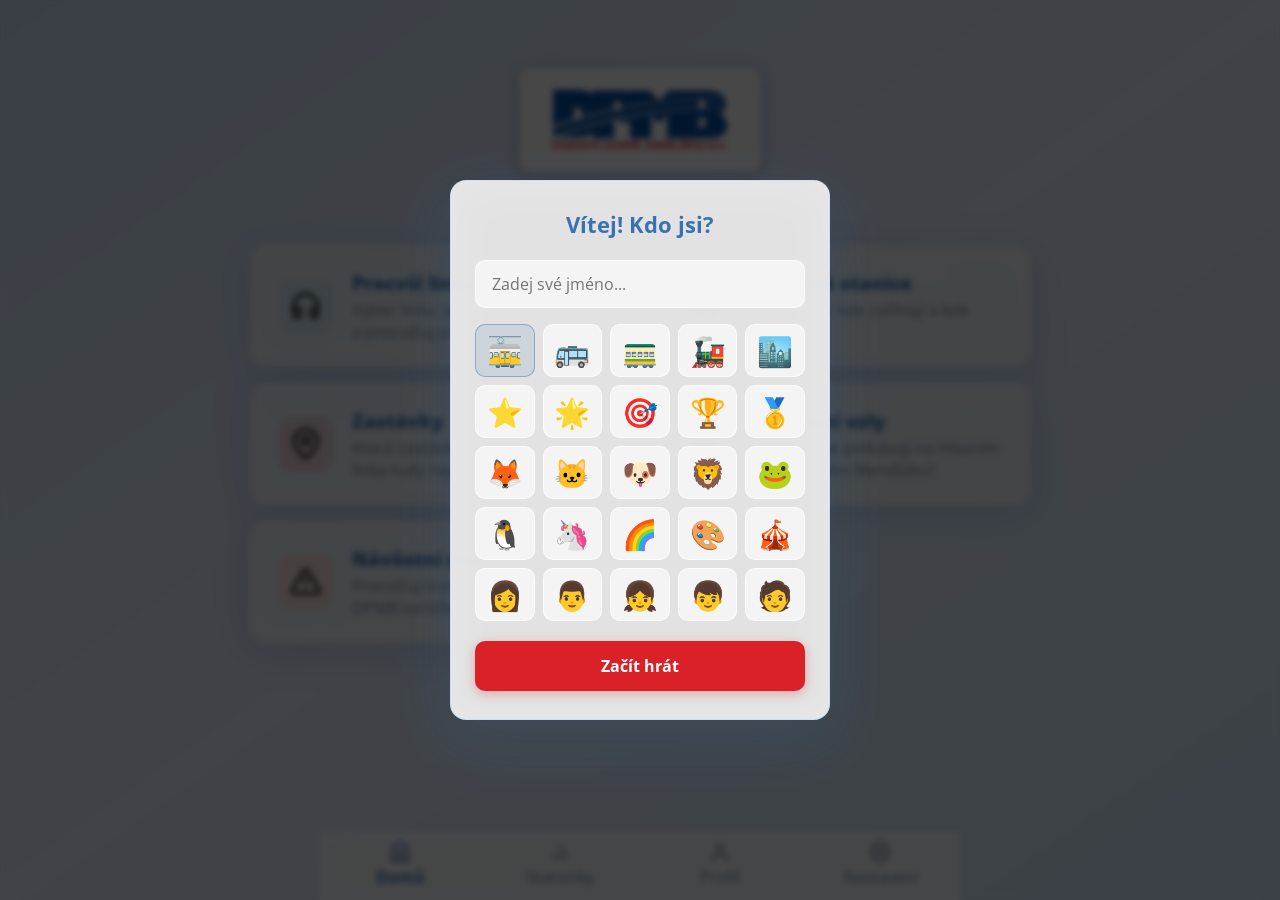
==== commit 1cfa01a1: "Convert liquid glass to light variant: white panels, blue nav, light modals Co-Authored-By: Claude S" ====
--- a/index.html
+++ b/index.html
@@ -9,7 +9,7 @@
   <link rel="preconnect" href="https://fonts.gstatic.com" crossorigin>
   <link href="https://fonts.googleapis.com/css2?family=Open+Sans:wght@400;600;700;800&display=swap" rel="stylesheet">
   <link rel="icon" type="image/png" href="DPMB_favicona_2.png">
-  <link rel="stylesheet" href="style.css?v=13" />
+  <link rel="stylesheet" href="style.css?v=14" />
 </head>
 <body>
 
--- a/style.css
+++ b/style.css
@@ -5,40 +5,40 @@
 
 /* ---- Proměnné ---- */
 :root {
-  --blue:       #7dbcf0;
-  --blue-dark:  #3a71b2;
-  --blue-mid:   #5a9fd4;
-  --blue-light: #a0d0f8;
-  --blue-pale:  rgba(125,188,240,0.22);
-  --red:        #e85565;
-  --red-dark:   #c0392b;
-  --red-light:  rgba(232,85,101,0.2);
+  --blue:       #3a71b2;
+  --blue-dark:  #2d5a8e;
+  --blue-mid:   #2d5a8e;
+  --blue-light: #5a8ec8;
+  --blue-pale:  #e8f0fb;
+  --red:        #da2127;
+  --red-dark:   #b81c21;
+  --red-light:  #fde8e8;
   --white:      #ffffff;
-  --gray-light: rgba(255,255,255,0.05);
-  --gray-mid:   rgba(255,255,255,0.14);
-  --gray-dark:  rgba(255,255,255,0.55);
-  --green:      #2ecc71;
-  --green-light:rgba(46,204,113,0.2);
+  --gray-light: #f0f5fc;
+  --gray-mid:   #d0dce8;
+  --gray-dark:  #7a90a8;
+  --green:      #27ae60;
+  --green-light:#d5f5e3;
   --wrong:      #e74c3c;
-  --wrong-light:rgba(231,76,60,0.2);
+  --wrong-light:#fce4e4;
   --orange:     #f39c12;
   --radius:     16px;
   --radius-sm:  10px;
-  --shadow:     0 4px 24px rgba(0,0,0,0.45), inset 0 1px 0 rgba(255,255,255,0.08);
-  --shadow-lg:  0 8px 40px rgba(0,0,0,0.55), inset 0 1px 0 rgba(255,255,255,0.12);
+  --shadow:     0 4px 20px rgba(58,113,178,0.12), inset 0 1px 0 rgba(255,255,255,0.9);
+  --shadow-lg:  0 8px 40px rgba(58,113,178,0.18), inset 0 1px 0 rgba(255,255,255,0.9);
   --transition: 0.25s ease;
   --font:       'Open Sans', 'Segoe UI', Arial, sans-serif;
 
-  /* Liquid Glass tokens */
-  --glass:              rgba(255,255,255,0.08);
-  --glass-hover:        rgba(255,255,255,0.13);
-  --glass-border:       rgba(255,255,255,0.14);
-  --glass-border-strong:rgba(255,255,255,0.28);
+  /* Liquid Glass tokens – světlá varianta */
+  --glass:              rgba(255,255,255,0.62);
+  --glass-hover:        rgba(255,255,255,0.82);
+  --glass-border:       rgba(255,255,255,0.72);
+  --glass-border-strong:rgba(200,222,245,0.85);
   --glass-blur:         blur(18px) saturate(180%);
-  --glass-active:       rgba(125,188,240,0.22);
-  --glass-active-border:rgba(125,188,240,0.65);
-  --glass-shadow:       0 4px 24px rgba(0,0,0,0.45), inset 0 1px 0 rgba(255,255,255,0.1);
-  --app-bg:             linear-gradient(145deg, #0a1628 0%, #162c4a 55%, #0e2038 100%);
+  --glass-active:       rgba(58,113,178,0.12);
+  --glass-active-border:rgba(58,113,178,0.45);
+  --glass-shadow:       0 4px 20px rgba(58,113,178,0.12), inset 0 1px 0 rgba(255,255,255,0.9);
+  --app-bg:             linear-gradient(145deg, #cfe3f8 0%, #e4f0ff 50%, #d2e9fa 100%);
 }
 
 /* ---- Reset & Base ---- */
@@ -57,7 +57,7 @@
   font-family: var(--font);
   background: var(--app-bg);
   background-attachment: fixed;
-  color: var(--white);
+  color: var(--blue);
   min-height: 100vh;
   min-height: 100dvh;
   overflow-x: hidden;
@@ -133,11 +133,11 @@
 
 /* ---- Header ---- */
 .screen-header {
-  background: rgba(10,22,40,0.7);
+  background: rgba(255,255,255,0.72);
   backdrop-filter: var(--glass-blur);
   -webkit-backdrop-filter: var(--glass-blur);
-  border-bottom: 1px solid var(--glass-border);
-  color: var(--white);
+  border-bottom: 1px solid var(--glass-border-strong);
+  color: var(--blue);
   padding: 12px 20px;
   display: flex;
   align-items: center;
@@ -274,7 +274,7 @@
 .section-card-text h3 {
   font-size: 1.1rem;
   font-weight: 800;
-  color: var(--white);
+  color: var(--blue);
 }
 
 .section-card-text p {
@@ -354,12 +354,12 @@
   grid-column: 1 / -1;
   padding: 11px 16px;
   border-radius: var(--radius-sm);
-  border: 1px solid var(--glass-border);
+  border: 1px solid var(--glass-border-strong);
   background: var(--glass);
   cursor: pointer;
   font-size: 1rem;
   font-weight: 600;
-  color: var(--white);
+  color: var(--blue);
   transition: all var(--transition);
   display: flex;
   align-items: center;
@@ -629,11 +629,11 @@
    QUIZ SCREEN
    ============================================================ */
 .quiz-header {
-  background: rgba(10,22,40,0.7);
+  background: rgba(255,255,255,0.72);
   backdrop-filter: var(--glass-blur);
   -webkit-backdrop-filter: var(--glass-blur);
-  border-bottom: 1px solid var(--glass-border);
-  color: var(--white);
+  border-bottom: 1px solid var(--glass-border-strong);
+  color: var(--blue);
   padding: 14px 20px 0;
 }
 
@@ -708,7 +708,7 @@
 .quiz-question {
   font-size: 1.1rem;
   font-weight: 700;
-  color: var(--white);
+  color: var(--blue);
   margin-bottom: 20px;
   line-height: 1.5;
   white-space: pre-line;
@@ -730,7 +730,7 @@
 
 .quiz-option-btn {
   background: var(--glass);
-  color: var(--white);
+  color: var(--blue);
   border-radius: var(--radius-sm);
   padding: 16px 20px;
   font-size: 1rem;
@@ -750,16 +750,16 @@
 }
 
 .quiz-option-btn.correct {
-  background: rgba(46,204,113,0.22);
+  background: var(--green-light);
   border-color: var(--green);
-  color: #7effc0;
+  color: #1a6e3a;
   font-weight: 700;
 }
 
 .quiz-option-btn.wrong {
-  background: rgba(231,76,60,0.22);
+  background: var(--wrong-light);
   border-color: var(--wrong);
-  color: #ffaaaa;
+  color: #922b21;
   font-weight: 700;
 }
 
@@ -776,15 +776,15 @@
 }
 
 .quiz-explanation.correct {
-  background: rgba(46,204,113,0.15);
+  background: var(--green-light);
   border-left: 4px solid var(--green);
-  color: #7effc0;
+  color: #1a6e3a;
 }
 
 .quiz-explanation.wrong {
-  background: rgba(231,76,60,0.15);
+  background: var(--wrong-light);
   border-left: 4px solid var(--wrong);
-  color: #ffaaaa;
+  color: #922b21;
 }
 
 .btn-next {
@@ -826,11 +826,11 @@
   gap: 10px;
   padding: 12px 14px;
   background: var(--glass);
-  border: 1px solid var(--glass-border);
+  border: 1px solid var(--glass-border-strong);
   border-radius: var(--radius-sm);
   font-size: 1rem;
   font-weight: 600;
-  color: var(--white);
+  color: var(--blue);
   cursor: grab;
   user-select: none;
   touch-action: none;
@@ -850,16 +850,16 @@
 }
 
 .ordering-dnd-item.correct {
-  background: rgba(46,204,113,0.2);
+  background: var(--green-light);
   border-color: var(--green);
-  color: #7effc0;
+  color: #1a6e3a;
   cursor: default;
 }
 
 .ordering-dnd-item.wrong {
-  background: rgba(231,76,60,0.2);
+  background: var(--wrong-light);
   border-color: var(--wrong);
-  color: #ffaaaa;
+  color: #922b21;
   cursor: default;
 }
 
@@ -884,8 +884,8 @@
   border-radius: var(--radius-sm);
   padding: 14px 16px;
   font-size: 1rem;
-  border: 1px solid var(--glass-border);
-  color: var(--white);
+  border: 1px solid var(--glass-border-strong);
+  color: var(--blue);
   cursor: pointer;
   transition: all var(--transition);
 }
@@ -896,15 +896,15 @@
 }
 
 .multiselect-label.correct {
-  background: rgba(46,204,113,0.2);
+  background: var(--green-light);
   border-color: var(--green);
-  color: #7effc0;
+  color: #1a6e3a;
 }
 
 .multiselect-label.wrong {
-  background: rgba(231,76,60,0.2);
+  background: var(--wrong-light);
   border-color: var(--wrong);
-  color: #ffaaaa;
+  color: #922b21;
 }
 
 .multiselect-cb {
@@ -927,7 +927,7 @@
 .line-big-btn {
   padding: 14px 8px;
   border-radius: var(--radius-sm);
-  border: 1px solid var(--glass-border);
+  border: 1px solid var(--glass-border-strong);
   background: var(--glass);
   text-align: center;
   cursor: pointer;
@@ -939,13 +939,13 @@
 
 .line-big-btn:hover {
   background: var(--glass-hover);
-  border-color: var(--glass-border-strong);
+  border-color: var(--glass-active-border);
 }
 
 .line-big-btn .line-num {
   font-size: 1.6rem;
   font-weight: 900;
-  color: var(--white);
+  color: var(--blue);
 }
 
 .line-big-btn.filter-active {
@@ -954,7 +954,7 @@
 }
 
 .line-big-btn.filter-active .line-num {
-  color: var(--blue-light);
+  color: var(--blue-dark);
 }
 
 #practice-line-info {
@@ -1085,7 +1085,7 @@
 .hub-type-btn {
   padding: 11px 16px;
   border-radius: var(--radius-sm);
-  border: 1px solid var(--glass-border);
+  border: 1px solid var(--glass-border-strong);
   background: var(--glass);
   color: var(--gray-dark);
   font-size: 1rem;
@@ -1106,17 +1106,17 @@
 }
 .hub-type-btn:hover {
   background: var(--glass-hover);
-  border-color: var(--glass-border-strong);
-  color: var(--white);
+  border-color: var(--glass-active-border);
+  color: var(--blue);
 }
 .hub-type-btn.active {
   border-color: var(--glass-active-border);
   background: var(--glass-active);
-  color: var(--white);
+  color: var(--blue);
 }
 .hub-type-btn.active::before {
   content: '☑';
-  color: var(--blue-light);
+  color: var(--blue);
 }
 .hub-start-hint {
   font-size: 1rem;
@@ -1134,12 +1134,12 @@
 .hub-node-btn {
   padding: 11px 16px;
   border-radius: var(--radius-sm);
-  border: 1px solid var(--glass-border);
+  border: 1px solid var(--glass-border-strong);
   background: var(--glass);
   text-align: left;
   font-size: 1rem;
   font-weight: 600;
-  color: var(--white);
+  color: var(--blue);
   cursor: pointer;
   transition: all var(--transition);
   display: flex;
@@ -1153,15 +1153,15 @@
 }
 .hub-node-btn:hover {
   background: var(--glass-hover);
-  border-color: var(--glass-border-strong);
+  border-color: var(--glass-active-border);
 }
 .hub-node-btn.active {
   border-color: var(--glass-active-border);
   background: var(--glass-active);
-  color: var(--white);
+  color: var(--blue);
 }
 .hub-node-btn.active .hub-node-check {
-  color: var(--blue-light);
+  color: var(--blue);
 }
 .hub-info {
   background: var(--glass);
@@ -1210,12 +1210,12 @@
    AUDIO SCREEN
    ============================================================ */
 .audio-header-info {
-  background: rgba(10,22,40,0.6);
+  background: rgba(255,255,255,0.65);
   backdrop-filter: var(--glass-blur);
   -webkit-backdrop-filter: var(--glass-blur);
-  border-bottom: 1px solid var(--glass-border);
+  border-bottom: 1px solid var(--glass-border-strong);
   padding: 16px 20px 20px;
-  color: var(--white);
+  color: var(--blue);
 }
 
 .audio-line-title {
@@ -1231,8 +1231,8 @@
 }
 
 .audio-controls {
-  background: rgba(10,22,40,0.5);
-  border-bottom: 1px solid var(--glass-border);
+  background: rgba(255,255,255,0.55);
+  border-bottom: 1px solid var(--glass-border-strong);
   padding: 14px 20px;
   display: flex;
   flex-direction: column;
@@ -1394,8 +1394,8 @@
 }
 
 .audio-footer {
-  background: rgba(10,22,40,0.7);
-  border-top: 1px solid var(--glass-border);
+  background: rgba(255,255,255,0.7);
+  border-top: 1px solid var(--glass-border-strong);
   backdrop-filter: var(--glass-blur);
   -webkit-backdrop-filter: var(--glass-blur);
   padding: 12px 16px;
@@ -1844,7 +1844,7 @@
 }
 
 .modal-box {
-  background: rgba(14,26,50,0.92);
+  background: rgba(255,255,255,0.88);
   backdrop-filter: blur(24px) saturate(180%);
   -webkit-backdrop-filter: blur(24px) saturate(180%);
   border: 1px solid var(--glass-border-strong);
@@ -1853,7 +1853,7 @@
   max-width: 480px;
   max-height: 90vh;
   overflow-y: auto;
-  box-shadow: 0 16px 60px rgba(0,0,0,0.6);
+  box-shadow: 0 16px 60px rgba(58,113,178,0.18);
 }
 
 .modal-header {
@@ -1863,14 +1863,14 @@
   padding: 16px 20px;
   border-bottom: 1px solid var(--glass-border);
 }
-.modal-header h3 { margin: 0; font-size: 1.1rem; color: var(--white); }
+.modal-header h3 { margin: 0; font-size: 1.1rem; color: var(--blue); }
 
 .modal-close {
   background: var(--glass);
   border: 1px solid var(--glass-border);
   font-size: 1.2rem;
   cursor: pointer;
-  color: var(--white);
+  color: var(--blue);
   padding: 4px 8px;
   border-radius: 6px;
 }
@@ -1884,7 +1884,7 @@
   border-radius: 0 8px 8px 0;
   padding: 10px 12px;
   font-size: 1rem;
-  color: rgba(255,255,255,0.8);
+  color: var(--blue);
   margin-bottom: 16px;
   white-space: pre-wrap;
   line-height: 1.4;
@@ -1912,11 +1912,11 @@
   text-align: left;
   cursor: pointer;
   font-size: 1rem;
-  color: var(--white);
+  color: var(--blue);
   transition: border-color 0.15s, background 0.15s;
 }
-.report-cat:hover { border-color: #FFD100; background: rgba(255,209,0,0.1); }
-.report-cat.selected { border-color: #FFD100; background: rgba(255,209,0,0.15); font-weight: 600; color: #FFD100; }
+.report-cat:hover { border-color: #c8960a; background: rgba(255,209,0,0.1); }
+.report-cat.selected { border-color: #c8960a; background: rgba(255,209,0,0.15); font-weight: 600; color: #8a6500; }
 
 #report-desc {
   width: 100%;
@@ -1925,14 +1925,14 @@
   padding: 10px 12px;
   font-size: 1rem;
   font-family: inherit;
-  color: var(--white);
-  background: var(--glass);
+  color: var(--blue);
+  background: rgba(255,255,255,0.7);
   resize: vertical;
   margin-bottom: 16px;
   box-sizing: border-box;
   transition: border-color 0.15s;
 }
-#report-desc:focus { outline: none; border-color: #FFD100; }
+#report-desc:focus { outline: none; border-color: var(--glass-active-border); }
 
 .btn-report-send {
   width: 100%;
@@ -2095,7 +2095,7 @@
   backdrop-filter: blur(3px);
 }
 .profile-modal {
-  background: rgba(14,26,50,0.95);
+  background: rgba(255,255,255,0.88);
   backdrop-filter: blur(24px);
   -webkit-backdrop-filter: blur(24px);
   border: 1px solid var(--glass-border-strong);
@@ -2103,7 +2103,7 @@
   padding: 28px 24px;
   width: 100%;
   max-width: 380px;
-  box-shadow: 0 20px 60px rgba(0,0,0,0.6);
+  box-shadow: 0 20px 60px rgba(58,113,178,0.18);
   animation: popIn 0.35s cubic-bezier(0.34, 1.56, 0.64, 1);
 }
 .profile-modal-title {
@@ -2164,10 +2164,10 @@
   width: 100%;
   max-width: 640px;
   z-index: 100;
-  background: rgba(8,18,34,0.82);
+  background: rgba(255,255,255,0.82);
   backdrop-filter: blur(24px) saturate(200%);
   -webkit-backdrop-filter: blur(24px) saturate(200%);
-  border-top: 1px solid rgba(255,255,255,0.12);
+  border-top: 1px solid var(--glass-border-strong);
   flex-shrink: 0;
 }
 .bottom-nav-btn {
@@ -2179,15 +2179,15 @@
   padding: 10px 0 12px;
   background: none;
   border: none;
-  color: rgba(255,255,255,0.45);
+  color: var(--gray-dark);
   font-size: 1rem;
   font-family: var(--font);
   cursor: pointer;
   transition: color var(--transition);
 }
 .bottom-nav-btn .icon { width: 22px; height: 22px; }
-.bottom-nav-btn.active { color: var(--white); font-weight: 700; }
-.bottom-nav-btn.active .icon { stroke: var(--white); }
+.bottom-nav-btn.active { color: var(--blue); font-weight: 700; }
+.bottom-nav-btn.active .icon { stroke: var(--blue); }
 
 /* Avatar + stats blok v hlavičce */
 .home-header { position: relative; }
@@ -2533,24 +2533,24 @@
   gap: 14px;
   padding: 12px 16px;
   background: var(--glass);
-  border: 1px solid var(--glass-border);
+  border: 1px solid var(--glass-border-strong);
   border-radius: var(--radius-sm);
   cursor: pointer;
   text-align: left;
   transition: var(--transition);
   width: 100%;
-  color: var(--white);
+  color: var(--blue);
 }
 
 .znacky-cat-btn:hover {
   background: var(--glass-hover);
-  border-color: var(--glass-border-strong);
+  border-color: var(--glass-active-border);
 }
 
 .znacky-cat-btn.active {
   border-color: var(--glass-active-border);
   background: var(--glass-active);
-  color: var(--white);
+  color: var(--blue);
 }
 
 .znacky-cat-btn.active .znacky-cat-name {
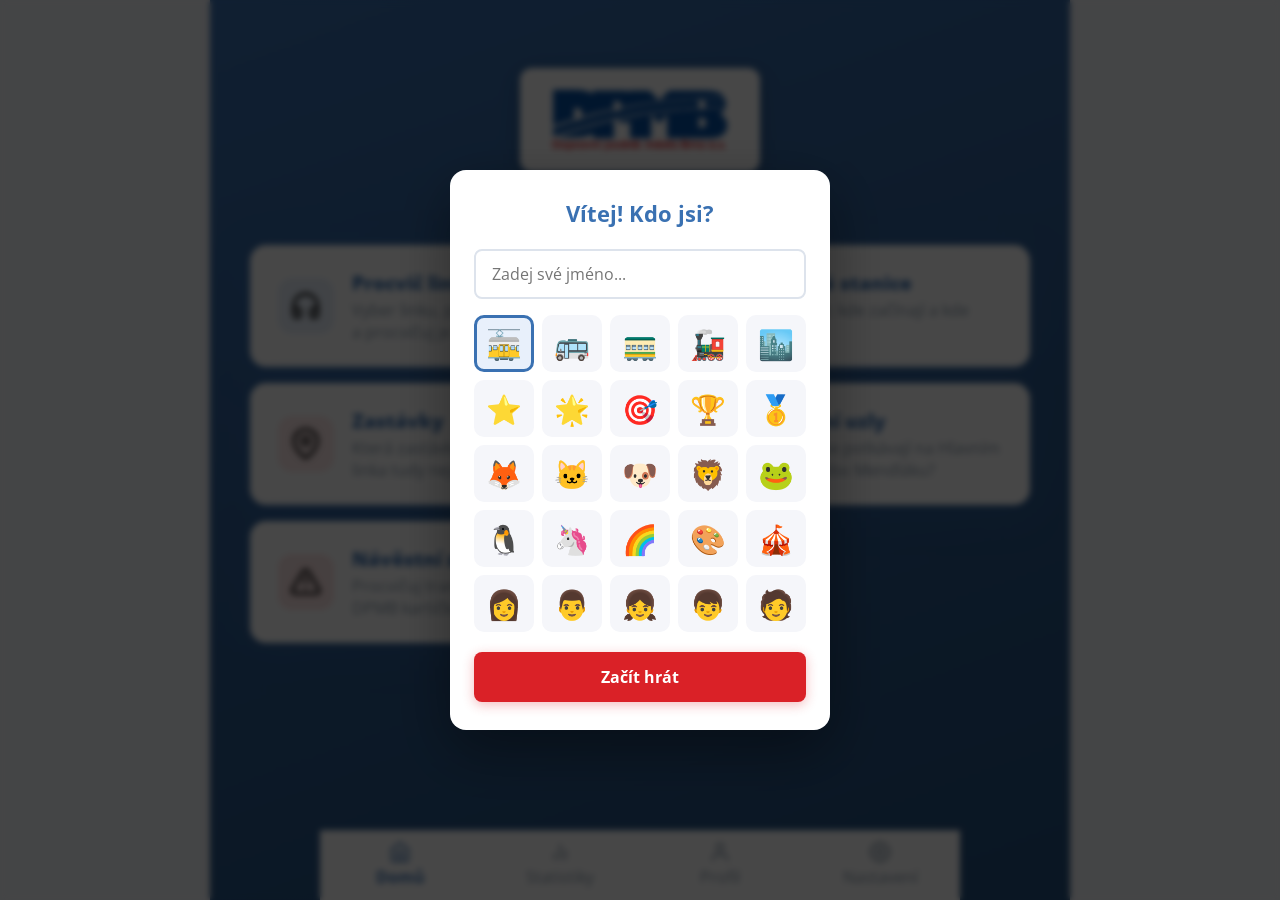
==== commit 0f0c24e8: "Revert liquid glass design: restore original style from before WWDC redesign Co-Authored-By: Claude " ====
--- a/index.html
+++ b/index.html
@@ -9,7 +9,7 @@
   <link rel="preconnect" href="https://fonts.gstatic.com" crossorigin>
   <link href="https://fonts.googleapis.com/css2?family=Open+Sans:wght@400;600;700;800&display=swap" rel="stylesheet">
   <link rel="icon" type="image/png" href="DPMB_favicona_2.png">
-  <link rel="stylesheet" href="style.css?v=14" />
+  <link rel="stylesheet" href="style.css?v=12" />
 </head>
 <body>
 
--- a/style.css
+++ b/style.css
@@ -14,31 +14,20 @@
   --red-dark:   #b81c21;
   --red-light:  #fde8e8;
   --white:      #ffffff;
-  --gray-light: #f0f5fc;
-  --gray-mid:   #d0dce8;
-  --gray-dark:  #7a90a8;
+  --gray-light: #f5f6fa;
+  --gray-mid:   #dde3ec;
+  --gray-dark:  #8899aa;
   --green:      #27ae60;
   --green-light:#d5f5e3;
   --wrong:      #e74c3c;
   --wrong-light:#fce4e4;
   --orange:     #f39c12;
   --radius:     16px;
-  --radius-sm:  10px;
-  --shadow:     0 4px 20px rgba(58,113,178,0.12), inset 0 1px 0 rgba(255,255,255,0.9);
-  --shadow-lg:  0 8px 40px rgba(58,113,178,0.18), inset 0 1px 0 rgba(255,255,255,0.9);
+  --radius-sm:  8px;
+  --shadow:     0 4px 20px rgba(58,113,178,0.15);
+  --shadow-lg:  0 8px 40px rgba(58,113,178,0.25);
   --transition: 0.25s ease;
   --font:       'Open Sans', 'Segoe UI', Arial, sans-serif;
-
-  /* Liquid Glass tokens – světlá varianta */
-  --glass:              rgba(255,255,255,0.62);
-  --glass-hover:        rgba(255,255,255,0.82);
-  --glass-border:       rgba(255,255,255,0.72);
-  --glass-border-strong:rgba(200,222,245,0.85);
-  --glass-blur:         blur(18px) saturate(180%);
-  --glass-active:       rgba(58,113,178,0.12);
-  --glass-active-border:rgba(58,113,178,0.45);
-  --glass-shadow:       0 4px 20px rgba(58,113,178,0.12), inset 0 1px 0 rgba(255,255,255,0.9);
-  --app-bg:             linear-gradient(145deg, #cfe3f8 0%, #e4f0ff 50%, #d2e9fa 100%);
 }
 
 /* ---- Reset & Base ---- */
@@ -55,8 +44,7 @@
 
 body {
   font-family: var(--font);
-  background: var(--app-bg);
-  background-attachment: fixed;
+  background: var(--gray-light);
   color: var(--blue);
   min-height: 100vh;
   min-height: 100dvh;
@@ -133,11 +121,8 @@
 
 /* ---- Header ---- */
 .screen-header {
-  background: rgba(255,255,255,0.72);
-  backdrop-filter: var(--glass-blur);
-  -webkit-backdrop-filter: var(--glass-blur);
-  border-bottom: 1px solid var(--glass-border-strong);
-  color: var(--blue);
+  background: var(--blue);
+  color: var(--white);
   padding: 12px 20px;
   display: flex;
   align-items: center;
@@ -145,7 +130,7 @@
   position: sticky;
   top: 0;
   z-index: 100;
-  box-shadow: 0 2px 16px rgba(0,0,0,0.4);
+  box-shadow: 0 2px 10px rgba(0,0,0,0.3);
 }
 
 .header-logo {
@@ -165,8 +150,7 @@
 }
 
 .btn-back {
-  background: var(--glass);
-  border: 1px solid var(--glass-border-strong);
+  background: var(--blue-light);
   color: var(--white);
   border-radius: 50%;
   width: 40px;
@@ -181,7 +165,8 @@
 }
 
 .btn-back:hover {
-  background: var(--glass-hover);
+  background: var(--wrong);
+  color: var(--blue);
 }
 
 /* ---- Screen content ---- */
@@ -195,7 +180,7 @@
    HOME SCREEN
    ============================================================ */
 #screen-home {
-  background: transparent;
+  background: linear-gradient(160deg, var(--blue) 0%, var(--blue-dark) 60%, #25507d 100%);
 }
 
 .home-header {
@@ -230,10 +215,7 @@
 }
 
 .section-card {
-  background: var(--glass);
-  backdrop-filter: var(--glass-blur);
-  -webkit-backdrop-filter: var(--glass-blur);
-  border: 1px solid var(--glass-border-strong);
+  background: var(--white);
   border-radius: var(--radius);
   padding: clamp(12px, 2vh, 20px) clamp(16px, 4vw, 24px);
   display: flex;
@@ -249,9 +231,7 @@
 
 .section-card:hover, .section-card:focus {
   transform: translateY(-3px);
-  background: var(--glass-hover);
-  border-color: var(--glass-border-strong);
-  box-shadow: 0 12px 40px rgba(0,0,0,0.5);
+  box-shadow: 0 12px 40px rgba(13,27,42,0.3);
 }
 
 .section-card-icon {
@@ -265,11 +245,11 @@
   flex-shrink: 0;
 }
 
-.card-a .section-card-icon { background: rgba(125,188,240,0.2); }
-.card-b .section-card-icon { background: rgba(232,85,101,0.2); }
-.card-c .section-card-icon { background: rgba(125,188,240,0.2); }
-.card-d .section-card-icon { background: rgba(255,209,0,0.15); }
-.card-d .section-card-icon .icon { stroke: #FFD100; }
+.card-a .section-card-icon { background: var(--blue-pale); }
+.card-b .section-card-icon { background: var(--red-light); }
+.card-c .section-card-icon { background: var(--blue-pale); }
+.card-d .section-card-icon { background: #fef3c7; }
+.card-d .section-card-icon .icon { stroke: #d97706; }
 
 .section-card-text h3 {
   font-size: 1.1rem;
@@ -309,14 +289,11 @@
    LINE FILTER
    ============================================================ */
 .filter-section {
-  background: var(--glass);
-  backdrop-filter: var(--glass-blur);
-  -webkit-backdrop-filter: var(--glass-blur);
-  border: 1px solid var(--glass-border);
+  background: var(--white);
   border-radius: var(--radius);
   padding: 16px;
   margin-bottom: 16px;
-  box-shadow: var(--glass-shadow);
+  box-shadow: var(--shadow);
 }
 
 .filter-section h3 {
@@ -354,8 +331,8 @@
   grid-column: 1 / -1;
   padding: 11px 16px;
   border-radius: var(--radius-sm);
-  border: 1px solid var(--glass-border-strong);
-  background: var(--glass);
+  border: 2px solid var(--gray-mid);
+  background: var(--white);
   cursor: pointer;
   font-size: 1rem;
   font-weight: 600;
@@ -368,13 +345,12 @@
 }
 
 .line-filter-select-all:hover {
-  background: var(--glass-hover);
-  border-color: var(--glass-border-strong);
+  border-color: var(--blue);
 }
 
 .line-filter-select-all.selected {
-  border-color: var(--glass-active-border);
-  background: var(--glass-active);
+  border-color: var(--blue);
+  background: var(--blue-pale);
 }
 
 .line-filter-btn {
@@ -405,14 +381,11 @@
    MODE PICKER (Kartičky / Kvíz)
    ============================================================ */
 .mode-section {
-  background: var(--glass);
-  backdrop-filter: var(--glass-blur);
-  -webkit-backdrop-filter: var(--glass-blur);
-  border: 1px solid var(--glass-border);
+  background: var(--white);
   border-radius: var(--radius);
   padding: 16px;
   margin-bottom: 16px;
-  box-shadow: var(--glass-shadow);
+  box-shadow: var(--shadow);
 }
 
 .mode-section h3 {
@@ -629,11 +602,8 @@
    QUIZ SCREEN
    ============================================================ */
 .quiz-header {
-  background: rgba(255,255,255,0.72);
-  backdrop-filter: var(--glass-blur);
-  -webkit-backdrop-filter: var(--glass-blur);
-  border-bottom: 1px solid var(--glass-border-strong);
-  color: var(--blue);
+  background: var(--blue);
+  color: var(--white);
   padding: 14px 20px 0;
 }
 
@@ -692,13 +662,13 @@
 
 @keyframes flashGreen {
   0% { background: transparent; }
-  30% { background: rgba(46,204,113,0.2); }
+  30% { background: rgba(39,174,96,0.15); }
   100% { background: transparent; }
 }
 
 @keyframes flashRed {
   0%  { background: transparent; transform: translateX(0); }
-  20% { background: rgba(231,76,60,0.2); transform: translateX(-6px); }
+  20% { background: rgba(231,76,60,0.15); transform: translateX(-6px); }
   40% { transform: translateX(6px); }
   60% { transform: translateX(-4px); }
   80% { transform: translateX(4px); }
@@ -712,14 +682,11 @@
   margin-bottom: 20px;
   line-height: 1.5;
   white-space: pre-line;
-  background: var(--glass);
-  backdrop-filter: var(--glass-blur);
-  -webkit-backdrop-filter: var(--glass-blur);
-  border: 1px solid var(--glass-border);
-  border-left: 4px solid #FFD100;
+  background: var(--white);
   border-radius: var(--radius);
   padding: 18px;
-  box-shadow: var(--glass-shadow);
+  box-shadow: var(--shadow);
+  border-left: 5px solid var(--red);
 }
 
 .quiz-options {
@@ -729,23 +696,23 @@
 }
 
 .quiz-option-btn {
-  background: var(--glass);
+  background: var(--white);
   color: var(--blue);
   border-radius: var(--radius-sm);
   padding: 16px 20px;
   font-size: 1rem;
   font-weight: 500;
   text-align: left;
-  border: 1px solid var(--glass-border);
-  box-shadow: var(--glass-shadow);
+  border: 2px solid var(--gray-mid);
+  box-shadow: 0 2px 8px rgba(0,0,0,0.07);
   transition: all var(--transition);
   min-height: 56px;
   line-height: 1.4;
 }
 
 .quiz-option-btn:hover:not(:disabled) {
-  border-color: var(--glass-active-border);
-  background: var(--glass-hover);
+  border-color: var(--blue);
+  background: var(--blue-pale);
   transform: translateX(4px);
 }
 
@@ -825,8 +792,8 @@
   align-items: center;
   gap: 10px;
   padding: 12px 14px;
-  background: var(--glass);
-  border: 1px solid var(--glass-border-strong);
+  background: var(--white);
+  border: 2px solid var(--blue-light);
   border-radius: var(--radius-sm);
   font-size: 1rem;
   font-weight: 600;
@@ -880,19 +847,18 @@
   display: flex;
   align-items: center;
   gap: 12px;
-  background: var(--glass);
+  background: var(--white);
   border-radius: var(--radius-sm);
   padding: 14px 16px;
   font-size: 1rem;
-  border: 1px solid var(--glass-border-strong);
-  color: var(--blue);
+  border: 2px solid var(--gray-mid);
   cursor: pointer;
   transition: all var(--transition);
 }
 
 .multiselect-label:hover {
-  background: var(--glass-hover);
-  border-color: var(--glass-border-strong);
+  border-color: var(--wrong);
+  background: var(--wrong-light);
 }
 
 .multiselect-label.correct {
@@ -927,8 +893,8 @@
 .line-big-btn {
   padding: 14px 8px;
   border-radius: var(--radius-sm);
-  border: 1px solid var(--glass-border-strong);
-  background: var(--glass);
+  border: 2px solid var(--gray-mid);
+  background: var(--white);
   text-align: center;
   cursor: pointer;
   transition: all var(--transition);
@@ -938,8 +904,7 @@
 }
 
 .line-big-btn:hover {
-  background: var(--glass-hover);
-  border-color: var(--glass-active-border);
+  border-color: var(--blue);
 }
 
 .line-big-btn .line-num {
@@ -949,8 +914,8 @@
 }
 
 .line-big-btn.filter-active {
-  border-color: var(--glass-active-border);
-  background: var(--glass-active);
+  border-color: var(--blue);
+  background: var(--blue-pale);
 }
 
 .line-big-btn.filter-active .line-num {
@@ -958,15 +923,12 @@
 }
 
 #practice-line-info {
-  background: var(--glass);
-  backdrop-filter: var(--glass-blur);
-  -webkit-backdrop-filter: var(--glass-blur);
-  border: 1px solid var(--glass-border);
-  border-left: 4px solid var(--blue);
+  background: var(--white);
   border-radius: var(--radius);
   padding: 20px;
   margin-bottom: 20px;
-  box-shadow: var(--glass-shadow);
+  box-shadow: var(--shadow);
+  border-left: 5px solid var(--red);
   display: none;
 }
 
@@ -1085,8 +1047,8 @@
 .hub-type-btn {
   padding: 11px 16px;
   border-radius: var(--radius-sm);
-  border: 1px solid var(--glass-border-strong);
-  background: var(--glass);
+  border: 2px solid var(--gray-mid);
+  background: var(--white);
   color: var(--gray-dark);
   font-size: 1rem;
   font-weight: 600;
@@ -1104,14 +1066,9 @@
   flex-shrink: 0;
   color: var(--gray-dark);
 }
-.hub-type-btn:hover {
-  background: var(--glass-hover);
-  border-color: var(--glass-active-border);
-  color: var(--blue);
-}
 .hub-type-btn.active {
-  border-color: var(--glass-active-border);
-  background: var(--glass-active);
+  border-color: var(--blue);
+  background: var(--blue-pale);
   color: var(--blue);
 }
 .hub-type-btn.active::before {
@@ -1134,8 +1091,8 @@
 .hub-node-btn {
   padding: 11px 16px;
   border-radius: var(--radius-sm);
-  border: 1px solid var(--glass-border-strong);
-  background: var(--glass);
+  border: 2px solid var(--gray-mid);
+  background: var(--white);
   text-align: left;
   font-size: 1rem;
   font-weight: 600;
@@ -1151,25 +1108,18 @@
   flex-shrink: 0;
   color: var(--gray-dark);
 }
-.hub-node-btn:hover {
-  background: var(--glass-hover);
-  border-color: var(--glass-active-border);
-}
 .hub-node-btn.active {
-  border-color: var(--glass-active-border);
-  background: var(--glass-active);
+  border-color: var(--blue);
+  background: var(--blue-pale);
   color: var(--blue);
 }
 .hub-node-btn.active .hub-node-check {
   color: var(--blue);
 }
 .hub-info {
-  background: var(--glass);
-  backdrop-filter: var(--glass-blur);
-  -webkit-backdrop-filter: var(--glass-blur);
-  border: 1px solid var(--glass-border);
+  background: var(--white);
   border-radius: var(--radius);
-  box-shadow: var(--glass-shadow);
+  box-shadow: var(--shadow);
   padding: 14px 16px;
   margin-bottom: 16px;
 }
@@ -1210,12 +1160,9 @@
    AUDIO SCREEN
    ============================================================ */
 .audio-header-info {
-  background: rgba(255,255,255,0.65);
-  backdrop-filter: var(--glass-blur);
-  -webkit-backdrop-filter: var(--glass-blur);
-  border-bottom: 1px solid var(--glass-border-strong);
+  background: var(--blue);
   padding: 16px 20px 20px;
-  color: var(--blue);
+  color: var(--white);
 }
 
 .audio-line-title {
@@ -1231,8 +1178,7 @@
 }
 
 .audio-controls {
-  background: rgba(255,255,255,0.55);
-  border-bottom: 1px solid var(--glass-border-strong);
+  background: var(--blue-mid);
   padding: 14px 20px;
   display: flex;
   flex-direction: column;
@@ -1340,7 +1286,7 @@
   flex: 1;
   overflow-y: auto;
   padding: 12px 16px;
-  background: transparent;
+  background: var(--gray-light);
 }
 
 .audio-stop-list {
@@ -1357,9 +1303,8 @@
   padding: 10px 14px;
   border-radius: var(--radius-sm);
   transition: all 0.3s ease;
-  background: var(--glass);
-  border: 1px solid var(--glass-border);
-  margin-bottom: 2px;
+  background: var(--white);
+  border: 2px solid transparent;
 }
 
 .audio-stop-item.current {
@@ -1394,10 +1339,7 @@
 }
 
 .audio-footer {
-  background: rgba(255,255,255,0.7);
-  border-top: 1px solid var(--glass-border-strong);
-  backdrop-filter: var(--glass-blur);
-  -webkit-backdrop-filter: var(--glass-blur);
+  background: var(--blue-mid);
   padding: 12px 16px;
   display: flex;
   gap: 10px;
@@ -1482,14 +1424,11 @@
 }
 
 .result-stats {
-  background: var(--glass);
-  backdrop-filter: var(--glass-blur);
-  -webkit-backdrop-filter: var(--glass-blur);
-  border: 1px solid var(--glass-border);
+  background: var(--white);
   border-radius: var(--radius);
   padding: 20px;
   width: 100%;
-  box-shadow: var(--glass-shadow);
+  box-shadow: var(--shadow);
   display: flex;
   flex-direction: column;
   gap: 10px;
@@ -1524,13 +1463,12 @@
 }
 
 .wrong-item {
-  background: var(--glass);
-  border: 1px solid var(--glass-border);
-  border-left: 3px solid var(--red);
+  background: var(--white);
   border-radius: var(--radius-sm);
   padding: 14px;
   margin-bottom: 8px;
-  box-shadow: var(--glass-shadow);
+  border-left: 4px solid var(--red);
+  box-shadow: var(--shadow);
 }
 
 .wrong-q {
@@ -1566,14 +1504,11 @@
    SETTINGS SCREEN
    ============================================================ */
 .settings-section {
-  background: var(--glass);
-  backdrop-filter: var(--glass-blur);
-  -webkit-backdrop-filter: var(--glass-blur);
-  border: 1px solid var(--glass-border);
+  background: var(--white);
   border-radius: var(--radius);
   padding: 18px;
   margin-bottom: 14px;
-  box-shadow: var(--glass-shadow);
+  box-shadow: var(--shadow);
 }
 
 .settings-section h3 {
@@ -1622,15 +1557,15 @@
   border-radius: var(--radius-sm);
   font-size: 1rem;
   font-weight: 700;
-  background: var(--glass);
+  background: var(--gray-light);
   color: var(--gray-dark);
-  border: 1px solid var(--glass-border);
+  border: 2px solid transparent;
 }
 
 .session-btn.active {
-  background: var(--glass-active);
-  color: var(--white);
-  border-color: var(--glass-active-border);
+  background: var(--wrong);
+  color: var(--blue);
+  border-color: var(--red-dark);
 }
 
 .type-toggle-list {
@@ -1674,12 +1609,12 @@
 .voice-select {
   flex: 1;
   padding: 10px 12px;
-  border: 1px solid var(--glass-border);
+  border: 1.5px solid var(--gray-mid);
   border-radius: var(--radius-sm);
   font-family: var(--font);
   font-size: 1rem;
-  color: var(--white);
-  background: var(--glass);
+  color: var(--blue);
+  background: var(--white);
   appearance: none;
   cursor: pointer;
 }
@@ -1706,11 +1641,11 @@
    SHARED COMPONENTS
    ============================================================ */
 .info-box {
-  background: rgba(232,85,101,0.12);
+  background: var(--wrong-light);
   border-radius: var(--radius-sm);
   padding: 12px 16px;
   font-size: 1rem;
-  color: var(--white);
+  color: var(--blue);
   border-left: 4px solid var(--red);
   margin-bottom: 14px;
 }
@@ -1844,16 +1779,13 @@
 }
 
 .modal-box {
-  background: rgba(255,255,255,0.88);
-  backdrop-filter: blur(24px) saturate(180%);
-  -webkit-backdrop-filter: blur(24px) saturate(180%);
-  border: 1px solid var(--glass-border-strong);
+  background: #fff;
   border-radius: 16px;
   width: 100%;
   max-width: 480px;
   max-height: 90vh;
   overflow-y: auto;
-  box-shadow: 0 16px 60px rgba(58,113,178,0.18);
+  box-shadow: 0 8px 40px rgba(0,0,0,0.3);
 }
 
 .modal-header {
@@ -1861,30 +1793,30 @@
   align-items: center;
   justify-content: space-between;
   padding: 16px 20px;
-  border-bottom: 1px solid var(--glass-border);
-}
-.modal-header h3 { margin: 0; font-size: 1.1rem; color: var(--blue); }
+  border-bottom: 1px solid #eee;
+}
+.modal-header h3 { margin: 0; font-size: 1.1rem; color: #3a71b2; }
 
 .modal-close {
-  background: var(--glass);
-  border: 1px solid var(--glass-border);
+  background: none;
+  border: none;
   font-size: 1.2rem;
   cursor: pointer;
-  color: var(--blue);
+  color: #666;
   padding: 4px 8px;
   border-radius: 6px;
 }
-.modal-close:hover { background: var(--glass-hover); }
+.modal-close:hover { background: #f0f0f0; }
 
 .modal-body { padding: 16px 20px 24px; }
 
 .report-question-preview {
-  background: rgba(255,209,0,0.08);
+  background: #f5f7fa;
   border-left: 4px solid #FFD100;
   border-radius: 0 8px 8px 0;
   padding: 10px 12px;
   font-size: 1rem;
-  color: var(--blue);
+  color: #444;
   margin-bottom: 16px;
   white-space: pre-wrap;
   line-height: 1.4;
@@ -1905,34 +1837,32 @@
 }
 
 .report-cat {
-  background: var(--glass);
-  border: 1px solid var(--glass-border);
+  background: #f5f7fa;
+  border: 2px solid #e0e0e0;
   border-radius: 10px;
   padding: 10px 14px;
   text-align: left;
   cursor: pointer;
   font-size: 1rem;
-  color: var(--blue);
+  color: #333;
   transition: border-color 0.15s, background 0.15s;
 }
-.report-cat:hover { border-color: #c8960a; background: rgba(255,209,0,0.1); }
-.report-cat.selected { border-color: #c8960a; background: rgba(255,209,0,0.15); font-weight: 600; color: #8a6500; }
+.report-cat:hover { border-color: #FFD100; background: #fffbe6; }
+.report-cat.selected { border-color: #FFD100; background: #FFF8CC; font-weight: 600; color: #3a71b2; }
 
 #report-desc {
   width: 100%;
-  border: 1px solid var(--glass-border);
+  border: 2px solid #e0e0e0;
   border-radius: 10px;
   padding: 10px 12px;
   font-size: 1rem;
   font-family: inherit;
-  color: var(--blue);
-  background: rgba(255,255,255,0.7);
   resize: vertical;
   margin-bottom: 16px;
   box-sizing: border-box;
   transition: border-color 0.15s;
 }
-#report-desc:focus { outline: none; border-color: var(--glass-active-border); }
+#report-desc:focus { outline: none; border-color: #FFD100; }
 
 .btn-report-send {
   width: 100%;
@@ -2009,41 +1939,36 @@
   padding: 8px 0 24px;
 }
 .profile-card {
-  background: var(--glass);
-  backdrop-filter: var(--glass-blur);
-  -webkit-backdrop-filter: var(--glass-blur);
+  background: var(--white);
   border-radius: var(--radius);
   padding: 20px 12px;
   display: flex;
   flex-direction: column;
   align-items: center;
   gap: 8px;
-  box-shadow: var(--glass-shadow);
-  border: 1px solid var(--glass-border);
+  box-shadow: var(--shadow);
+  border: 3px solid transparent;
   transition: all var(--transition);
   cursor: pointer;
 }
-.profile-card:hover { border-color: var(--glass-border-strong); transform: translateY(-3px); background: var(--glass-hover); }
-.profile-card-active { border-color: var(--glass-active-border); background: var(--glass-active); }
+.profile-card:hover { border-color: var(--blue-light); transform: translateY(-3px); }
+.profile-card-active { border-color: var(--blue); }
 .profile-card-avatar { font-size: 2.8rem; line-height: 1; }
 .profile-card-name { font-size: 1rem; font-weight: 700; color: var(--blue); }
 .profile-card-level { font-size: 1rem; color: var(--gray-dark); }
 .profile-card-add {
-  background: rgba(255,255,255,0.04);
-  border: 1px dashed rgba(255,255,255,0.25);
+  background: var(--gray-light);
+  border: 3px dashed var(--gray-mid);
   color: var(--gray-dark);
 }
-.profile-card-add:hover { border-color: var(--blue); color: var(--blue); background: var(--glass-hover); }
+.profile-card-add:hover { border-color: var(--blue); color: var(--blue); background: var(--blue-pale); }
 .profile-card-plus { font-size: 2.2rem; font-weight: 300; line-height: 1; }
 
 .profile-create-form {
-  background: var(--glass);
-  backdrop-filter: var(--glass-blur);
-  -webkit-backdrop-filter: var(--glass-blur);
-  border: 1px solid var(--glass-border);
+  background: var(--white);
   border-radius: var(--radius);
   padding: 24px;
-  box-shadow: var(--glass-shadow);
+  box-shadow: var(--shadow);
   margin-top: 8px;
 }
 .profile-create-form h3 { font-size: 1.2rem; color: var(--blue); margin-bottom: 16px; text-align: center; }
@@ -2057,27 +1982,25 @@
   font-size: 1.8rem;
   padding: 6px;
   border-radius: 10px;
-  border: 1px solid var(--glass-border);
-  background: var(--glass);
+  border: 3px solid transparent;
+  background: var(--gray-light);
   cursor: pointer;
   transition: all 0.15s;
   text-align: center;
 }
-.avatar-option:hover { background: var(--glass-hover); border-color: var(--glass-border-strong); }
-.avatar-option.selected { border-color: var(--glass-active-border); background: var(--glass-active); }
+.avatar-option:hover { background: var(--blue-pale); }
+.avatar-option.selected { border-color: var(--blue); background: var(--blue-pale); }
 .profile-name-input {
   width: 100%;
   padding: 12px 16px;
-  border: 1px solid var(--glass-border);
+  border: 2px solid var(--gray-mid);
   border-radius: var(--radius-sm);
   font-size: 1rem;
   font-family: var(--font);
-  color: var(--white);
-  background: var(--glass);
   margin-bottom: 16px;
   box-sizing: border-box;
 }
-.profile-name-input:focus { outline: none; border-color: var(--glass-active-border); }
+.profile-name-input:focus { outline: none; border-color: var(--blue); }
 .profile-create-btns { display: flex; gap: 10px; }
 .profile-create-btns .btn-secondary,
 .profile-create-btns .btn-primary { flex: 1; }
@@ -2095,15 +2018,12 @@
   backdrop-filter: blur(3px);
 }
 .profile-modal {
-  background: rgba(255,255,255,0.88);
-  backdrop-filter: blur(24px);
-  -webkit-backdrop-filter: blur(24px);
-  border: 1px solid var(--glass-border-strong);
+  background: var(--white);
   border-radius: var(--radius);
   padding: 28px 24px;
   width: 100%;
   max-width: 380px;
-  box-shadow: 0 20px 60px rgba(58,113,178,0.18);
+  box-shadow: 0 20px 60px rgba(0,0,0,0.4);
   animation: popIn 0.35s cubic-bezier(0.34, 1.56, 0.64, 1);
 }
 .profile-modal-title {
@@ -2135,7 +2055,7 @@
 .tab-panel.active { display: block; }
 #screen-settings > .screen-content { padding-bottom: 72px; }
 #panel-stats, #panel-profile {
-  background: transparent;
+  background: var(--gray-light);
   padding: 0 0 72px;
 }
 .panel-body {
@@ -2164,10 +2084,8 @@
   width: 100%;
   max-width: 640px;
   z-index: 100;
-  background: rgba(255,255,255,0.82);
-  backdrop-filter: blur(24px) saturate(200%);
-  -webkit-backdrop-filter: blur(24px) saturate(200%);
-  border-top: 1px solid var(--glass-border-strong);
+  background: var(--white);
+  border-top: 1px solid var(--gray-mid);
   flex-shrink: 0;
 }
 .bottom-nav-btn {
@@ -2301,13 +2219,10 @@
   display: flex;
   align-items: center;
   gap: 14px;
-  background: var(--glass);
-  backdrop-filter: var(--glass-blur);
-  -webkit-backdrop-filter: var(--glass-blur);
-  border: 1px solid var(--glass-border);
+  background: var(--white);
   border-radius: var(--radius);
   padding: 16px;
-  box-shadow: var(--glass-shadow);
+  box-shadow: var(--shadow);
   margin-bottom: 16px;
 }
 .stats-profile-avatar { font-size: 3rem; line-height: 1; }
@@ -2324,13 +2239,10 @@
 }
 
 .stats-level-card {
-  background: var(--glass);
-  backdrop-filter: var(--glass-blur);
-  -webkit-backdrop-filter: var(--glass-blur);
-  border: 1px solid var(--glass-border);
+  background: var(--white);
   border-radius: var(--radius);
   padding: 18px;
-  box-shadow: var(--glass-shadow);
+  box-shadow: var(--shadow);
   margin-bottom: 16px;
 }
 .stats-level-top { display: flex; align-items: center; gap: 12px; }
@@ -2371,14 +2283,11 @@
   margin-bottom: 24px;
 }
 .stats-num-card {
-  background: var(--glass);
-  backdrop-filter: var(--glass-blur);
-  -webkit-backdrop-filter: var(--glass-blur);
-  border: 1px solid var(--glass-border);
+  background: var(--white);
   border-radius: var(--radius);
   padding: 16px;
   text-align: center;
-  box-shadow: var(--glass-shadow);
+  box-shadow: var(--shadow);
 }
 .stats-big-num { font-size: 2rem; font-weight: 900; color: var(--blue); }
 .stats-num-label { font-size: 1rem; color: var(--gray-dark); margin-top: 2px; }
@@ -2397,11 +2306,10 @@
   display: flex;
   align-items: center;
   gap: 12px;
-  background: var(--glass);
-  border: 1px solid var(--glass-border);
+  background: var(--white);
   border-radius: var(--radius-sm);
   padding: 12px 14px;
-  box-shadow: var(--glass-shadow);
+  box-shadow: var(--shadow);
 }
 .achievement-locked { opacity: 0.45; }
 .ach-icon { font-size: 1.6rem; flex-shrink: 0; }
@@ -2532,24 +2440,18 @@
   align-items: center;
   gap: 14px;
   padding: 12px 16px;
-  background: var(--glass);
-  border: 1px solid var(--glass-border-strong);
+  background: var(--gray-light);
+  border: 2px solid var(--gray-mid);
   border-radius: var(--radius-sm);
   cursor: pointer;
   text-align: left;
   transition: var(--transition);
   width: 100%;
-  color: var(--blue);
-}
-
-.znacky-cat-btn:hover {
-  background: var(--glass-hover);
-  border-color: var(--glass-active-border);
 }
 
 .znacky-cat-btn.active {
-  border-color: var(--glass-active-border);
-  background: var(--glass-active);
+  border-color: var(--blue);
+  background: var(--blue-pale);
   color: var(--blue);
 }
 
@@ -2648,10 +2550,8 @@
 
 /* Přední strana: světlá s obrázkem */
 .znacky-card-front {
-  background: rgba(255,255,255,0.1);
-  backdrop-filter: var(--glass-blur);
-  -webkit-backdrop-filter: var(--glass-blur);
-  border: 1px solid var(--glass-border-strong);
+  background: #f8f9fc;
+  border: 2px solid var(--gray-mid);
   gap: 12px;
 }
 
@@ -2745,9 +2645,9 @@
   align-items: center;
   margin-bottom: 8px;
   padding: 12px;
-  background: rgba(255,255,255,0.1);
+  background: #f8f9fc;
   border-radius: var(--radius-sm);
-  border: 1px solid var(--glass-border-strong);
+  border: 1px solid var(--gray-mid);
   overflow: hidden;
 }
 
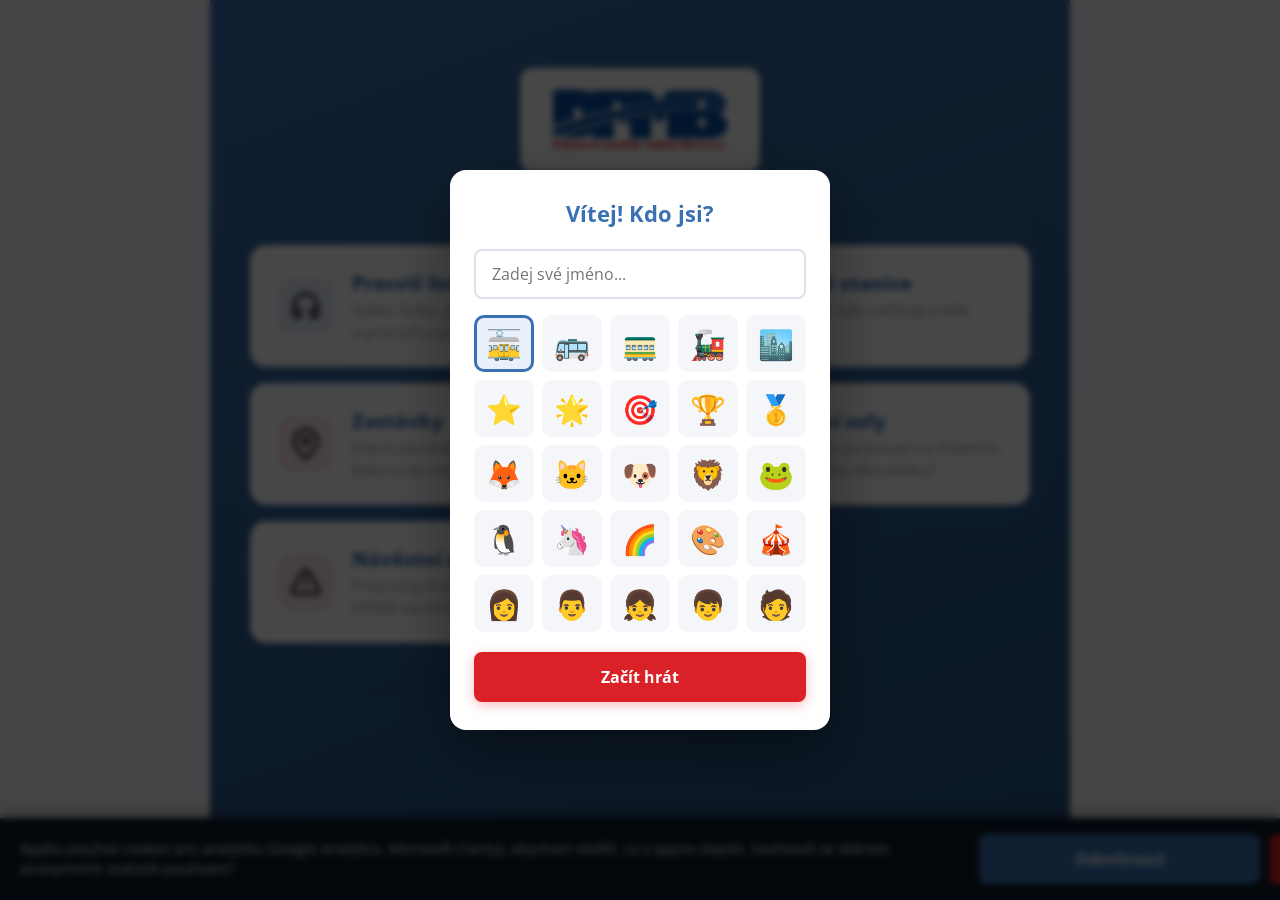
==== commit 1aad66f6: "Add GA4 + Microsoft Clarity analytics behind a cookie consent banner Co-Authored-By: Claude Sonnet 5" ====
--- a/index.html
+++ b/index.html
@@ -4,12 +4,43 @@
   <meta charset="UTF-8" />
   <meta name="viewport" content="width=device-width, initial-scale=1.0, maximum-scale=1.0" />
   <meta name="theme-color" content="#0d1b2a" />
+
+  <!-- Analytika (GA4 + Clarity) – nastartuje se až po souhlasu s cookies, viz konec body -->
+  <script>
+    window.__loadAnalytics = function () {
+      if (window.__analyticsLoaded) return;
+      window.__analyticsLoaded = true;
+
+      // Google tag (gtag.js)
+      var gaScript = document.createElement('script');
+      gaScript.async = true;
+      gaScript.src = 'https://www.googletagmanager.com/gtag/js?id=G-7XC327SP5B';
+      document.head.appendChild(gaScript);
+      window.dataLayer = window.dataLayer || [];
+      function gtag(){ dataLayer.push(arguments); }
+      window.gtag = gtag;
+      gtag('js', new Date());
+      gtag('config', 'G-7XC327SP5B');
+
+      // Microsoft Clarity
+      (function(c,l,a,r,i,t,y){
+          c[a]=c[a]||function(){(c[a].q=c[a].q||[]).push(arguments)};
+          t=l.createElement(r);t.async=1;t.src="https://www.clarity.ms/tag/"+i;
+          y=l.getElementsByTagName(r)[0];y.parentNode.insertBefore(t,y);
+      })(window, document, "clarity", "script", "yrupmet8lu");
+    };
+
+    if (localStorage.getItem('cookie-consent') === 'granted') {
+      window.__loadAnalytics();
+    }
+  </script>
+
   <title>Šalina Brno – Procvičuj tramvaje DPMB</title>
   <link rel="preconnect" href="https://fonts.googleapis.com">
   <link rel="preconnect" href="https://fonts.gstatic.com" crossorigin>
   <link href="https://fonts.googleapis.com/css2?family=Open+Sans:wght@400;600;700;800&display=swap" rel="stylesheet">
   <link rel="icon" type="image/png" href="DPMB_favicona_2.png">
-  <link rel="stylesheet" href="style.css?v=12" />
+  <link rel="stylesheet" href="style.css?v=13" />
 </head>
 <body>
 
@@ -893,6 +924,41 @@
 </div><!-- /#app -->
 
 <!-- ====================================================
+     COOKIE SOUHLAS (GA4 + Clarity)
+==================================================== -->
+<div id="cookie-consent-banner" class="cookie-consent-banner" style="display:none">
+  <p>Appka používá cookies pro analytiku (Google Analytics, Microsoft Clarity), abychom věděli, co v appce zlepšit. Souhlasíš se sběrem anonymních statistik používání?</p>
+  <div class="cookie-consent-btns">
+    <button class="btn-secondary" id="cookie-consent-decline">Odmítnout</button>
+    <button class="btn-primary" id="cookie-consent-accept">Souhlasím</button>
+  </div>
+</div>
+<script>
+  (function () {
+    var consent = localStorage.getItem('cookie-consent');
+    var banner = document.getElementById('cookie-consent-banner');
+    if (!consent && banner) {
+      banner.style.display = 'flex';
+    }
+    var acceptBtn = document.getElementById('cookie-consent-accept');
+    var declineBtn = document.getElementById('cookie-consent-decline');
+    if (acceptBtn) {
+      acceptBtn.addEventListener('click', function () {
+        localStorage.setItem('cookie-consent', 'granted');
+        banner.style.display = 'none';
+        if (window.__loadAnalytics) window.__loadAnalytics();
+      });
+    }
+    if (declineBtn) {
+      declineBtn.addEventListener('click', function () {
+        localStorage.setItem('cookie-consent', 'denied');
+        banner.style.display = 'none';
+      });
+    }
+  })();
+</script>
+
+<!-- ====================================================
      MODAL: Nahlásit chybu
 ==================================================== -->
 <div id="report-modal" class="modal-overlay" style="display:none" role="dialog" aria-modal="true">
--- a/style.css
+++ b/style.css
@@ -2662,3 +2662,52 @@
   object-fit: contain;
   filter: drop-shadow(0 1px 3px rgba(0,0,0,0.12));
 }
+
+/* ── Cookie souhlas (GA4 + Clarity) ─────────────────────── */
+
+.cookie-consent-banner {
+  position: fixed;
+  left: 0;
+  right: 0;
+  bottom: 0;
+  z-index: 9999;
+  background: #0d1b2a;
+  color: #fff;
+  padding: 16px 20px;
+  display: none;
+  flex-direction: column;
+  gap: 12px;
+  box-shadow: 0 -4px 16px rgba(0, 0, 0, 0.25);
+}
+
+.cookie-consent-banner p {
+  margin: 0;
+  font-size: 0.88rem;
+  line-height: 1.45;
+}
+
+.cookie-consent-btns {
+  display: flex;
+  gap: 10px;
+}
+
+.cookie-consent-btns button {
+  flex: 1;
+}
+
+@media (min-width: 600px) {
+  .cookie-consent-banner {
+    flex-direction: row;
+    align-items: center;
+    justify-content: space-between;
+    gap: 20px;
+  }
+
+  .cookie-consent-btns {
+    flex-shrink: 0;
+  }
+
+  .cookie-consent-btns button {
+    flex: none;
+  }
+}
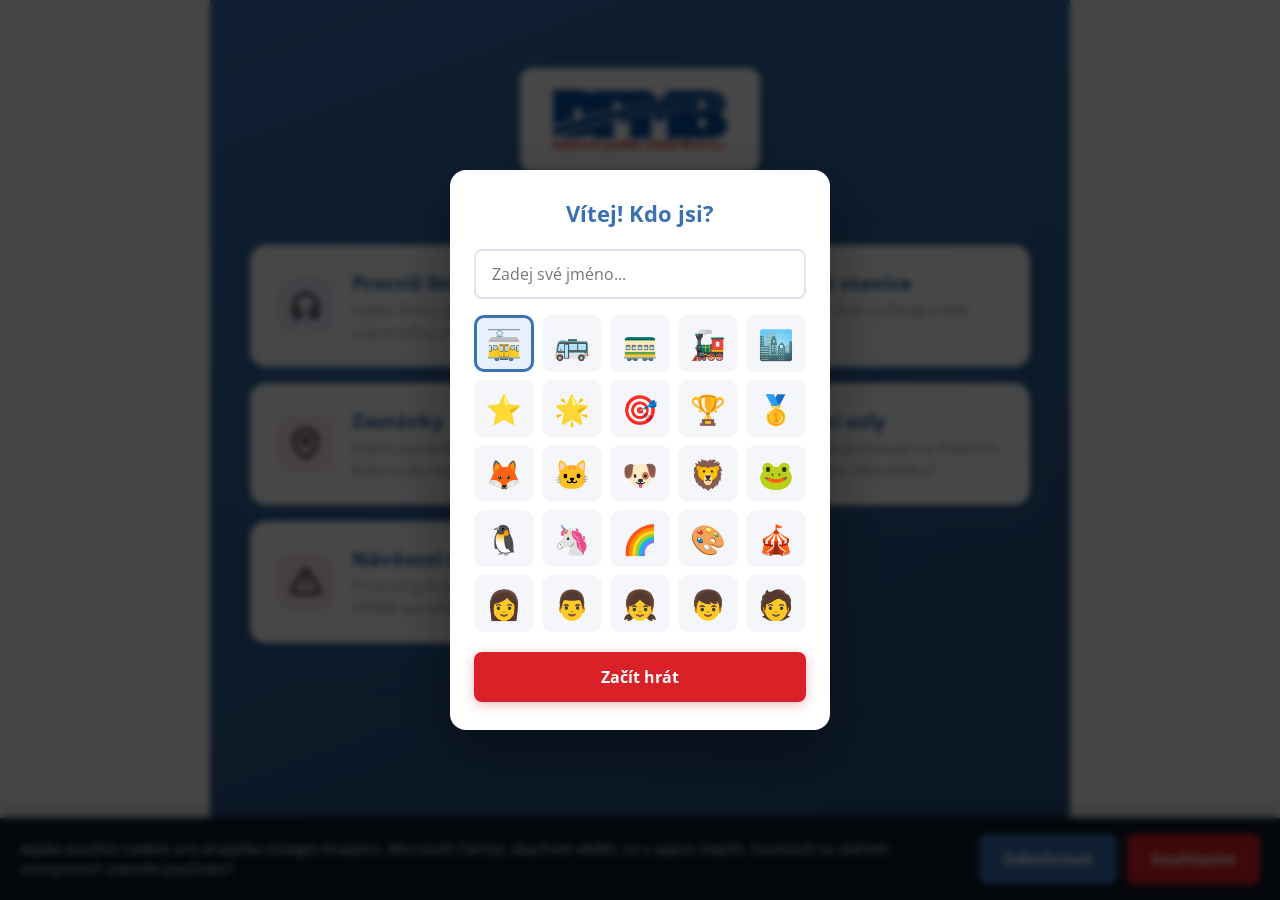
==== commit b698adc5: "Fix cookie banner layout: buttons were overflowing off-screen on wider viewports Co-Authored-By: Cla" ====
--- a/index.html
+++ b/index.html
@@ -40,7 +40,7 @@
   <link rel="preconnect" href="https://fonts.gstatic.com" crossorigin>
   <link href="https://fonts.googleapis.com/css2?family=Open+Sans:wght@400;600;700;800&display=swap" rel="stylesheet">
   <link rel="icon" type="image/png" href="DPMB_favicona_2.png">
-  <link rel="stylesheet" href="style.css?v=13" />
+  <link rel="stylesheet" href="style.css?v=14" />
 </head>
 <body>
 
--- a/style.css
+++ b/style.css
@@ -2693,21 +2693,29 @@
 
 .cookie-consent-btns button {
   flex: 1;
+  width: auto;
+  white-space: nowrap;
 }
 
 @media (min-width: 600px) {
   .cookie-consent-banner {
     flex-direction: row;
     align-items: center;
-    justify-content: space-between;
+    justify-content: flex-end;
     gap: 20px;
   }
 
+  .cookie-consent-banner p {
+    flex: 1 1 auto;
+    min-width: 0;
+  }
+
   .cookie-consent-btns {
-    flex-shrink: 0;
+    flex: 0 0 auto;
   }
 
   .cookie-consent-btns button {
     flex: none;
+    width: auto;
   }
 }
